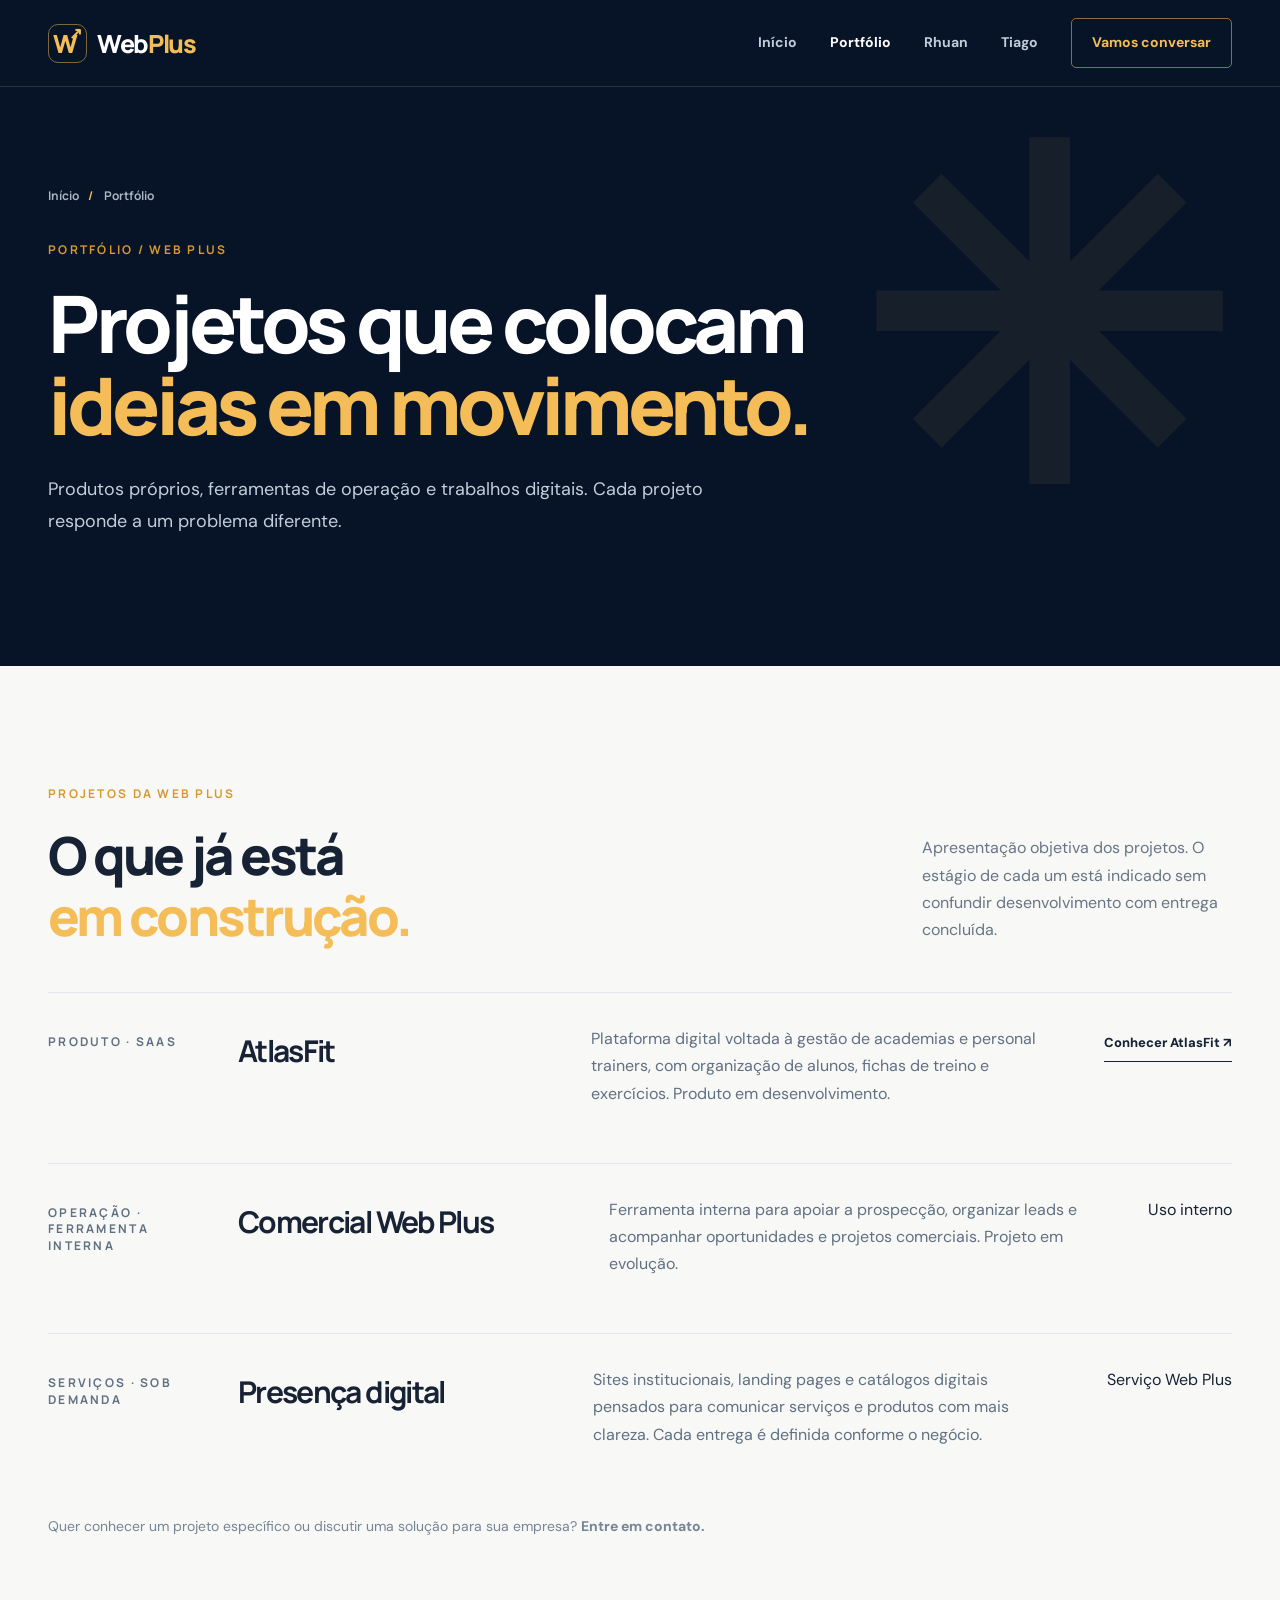
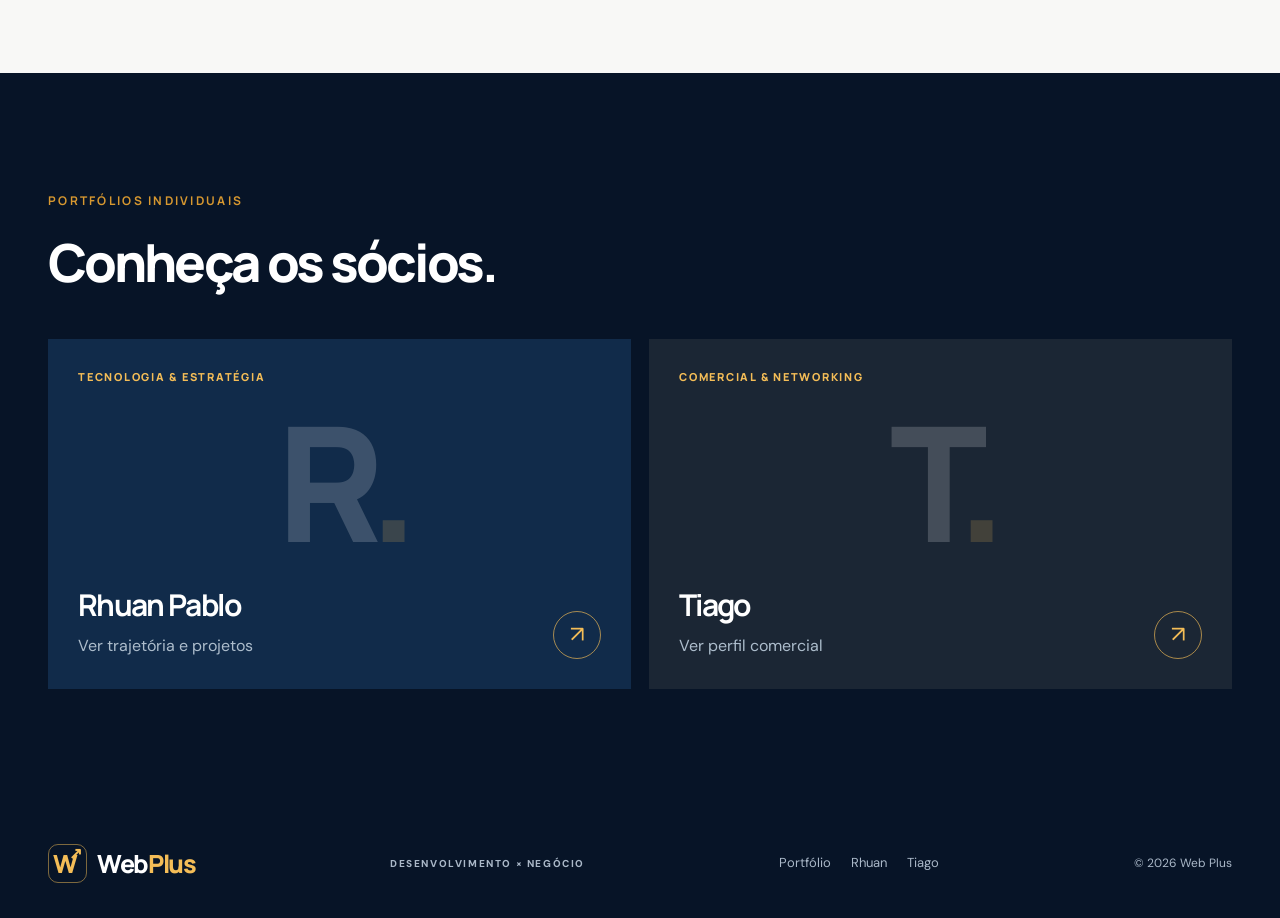
==== portfolio.html @ 81002a2a "Build Web Plus institutional site and partner portfolios" ====
<!doctype html><html lang="pt-BR"><head><meta charset="utf-8"><meta name="viewport" content="width=device-width,initial-scale=1"><meta name="theme-color" content="#071427"><meta name="description" content="Conheça o portfólio Web Plus: AtlasFit, ferramenta comercial, serviços digitais e os perfis dos sócios."><title>Portfólio | Web Plus</title><link rel="icon" href="assets/favicon.svg" type="image/svg+xml"><link rel="stylesheet" href="style.css"></head><body><a class="skip" href="#conteudo">Ir para o conteúdo</a><header class="header"><div class="wrap nav"><a class="brand" href="index.html" aria-label="Web Plus, início"><span class="brand-mark">W<span>↗</span></span><span>Web<span class="gold">Plus</span></span></a><button class="menu-toggle" type="button" aria-label="Abrir menu" aria-expanded="false" aria-controls="site-nav">Menu <span>☰</span></button><nav id="site-nav" class="nav-links" aria-label="Navegação principal"><a href="index.html">Início</a><a class="active" class="active" href="portfolio.html" aria-current="page" aria-current="page">Portfólio</a><a href="rhuan.html">Rhuan</a><a href="tiago.html">Tiago</a><a class="nav-cta" href="index.html#contato">Vamos conversar</a></nav></div></header>
<main id="conteudo"><section class="page-hero"><div class="wrap"><div class="breadcrumb"><a href="index.html">Início</a><span>/</span> Portfólio</div><p class="eyebrow">PORTFÓLIO / WEB PLUS</p><h1>Projetos que colocam<br><em>ideias em movimento.</em></h1><p class="lead">Produtos próprios, ferramentas de operação e trabalhos digitais. Cada projeto responde a um problema diferente.</p></div></section><section class="section wrap"><div class="section-head"><div><p class="eyebrow">PROJETOS DA WEB PLUS</p><h2>O que já está<br><em>em construção.</em></h2></div><p>Apresentação objetiva dos projetos. O estágio de cada um está indicado sem confundir desenvolvimento com entrega concluída.</p></div><div class="portfolio-list"><article class="portfolio-item"><p class="eyebrow">PRODUTO · SAAS</p><h3>AtlasFit</h3><p>Plataforma digital voltada à gestão de academias e personal trainers, com organização de alunos, fichas de treino e exercícios. Produto em desenvolvimento.</p><a href="https://www.atlasfit.com.br/" target="_blank" rel="noopener noreferrer">Conhecer AtlasFit ↗</a></article><article class="portfolio-item" id="comercial"><p class="eyebrow">OPERAÇÃO · FERRAMENTA INTERNA</p><h3>Comercial Web Plus</h3><p>Ferramenta interna para apoiar a prospecção, organizar leads e acompanhar oportunidades e projetos comerciais. Projeto em evolução.</p><span>Uso interno</span></article><article class="portfolio-item"><p class="eyebrow">SERVIÇOS · SOB DEMANDA</p><h3>Presença digital</h3><p>Sites institucionais, landing pages e catálogos digitais pensados para comunicar serviços e produtos com mais clareza. Cada entrega é definida conforme o negócio.</p><span>Serviço Web Plus</span></article></div><p class="portfolio-note">Quer conhecer um projeto específico ou discutir uma solução para sua empresa? <a href="index.html#contato"><strong>Entre em contato.</strong></a></p></section><section class="section founders-section"><div class="wrap"><div class="section-head"><div><p class="eyebrow">PORTFÓLIOS INDIVIDUAIS</p><h2>Conheça os sócios.</h2></div></div><div class="founder-grid"><a href="rhuan.html" class="founder-card"><span class="founder-no">TECNOLOGIA & ESTRATÉGIA</span><div class="founder-initial">R<span>.</span></div><div class="founder-bottom"><div><h3>Rhuan Pablo</h3><p>Ver trajetória e projetos</p></div><span class="circle-arrow">↗</span></div></a><a href="tiago.html" class="founder-card founder-card-alt"><span class="founder-no">COMERCIAL & NETWORKING</span><div class="founder-initial">T<span>.</span></div><div class="founder-bottom"><div><h3>Tiago</h3><p>Ver perfil comercial</p></div><span class="circle-arrow">↗</span></div></a></div></div></section></main><footer class="footer"><div class="wrap footer-inner"><a class="brand" href="index.html"><span class="brand-mark">W<span>↗</span></span><span>Web<span class="gold">Plus</span></span></a><span>DESENVOLVIMENTO × NEGÓCIO</span><nav aria-label="Links do rodapé"><a href="portfolio.html">Portfólio</a><a href="rhuan.html">Rhuan</a><a href="tiago.html">Tiago</a></nav><small>© <span class="year">2026</span> Web Plus</small></div></footer><script src="script.js" defer></script></body></html>
---- style.css ----
@import url('https://fonts.googleapis.com/css2?family=DM+Sans:wght@400;500;600;700&family=Manrope:wght@400;500;600;700;800&display=swap');
:root{--navy:#071427;--navy2:#0b1d36;--navy3:#112b4b;--gold:#f4bd57;--gold2:#d79830;--white:#f8f8f6;--muted:#aab5c4;--ink:#172235;--line:#e1e6ec;--max:1280px}*{box-sizing:border-box}html{scroll-behavior:smooth}body{margin:0;background:var(--white);color:var(--ink);font:16px/1.7 'DM Sans',sans-serif}a{color:inherit;text-decoration:none}button{font:inherit}img{max-width:100%;display:block}.wrap{width:min(var(--max),calc(100% - 96px));margin-inline:auto}.skip{position:absolute;top:-100px;left:16px;z-index:99;background:var(--gold);padding:10px 16px}.skip:focus{top:12px}:focus-visible{outline:3px solid var(--gold);outline-offset:4px}.header{position:relative;z-index:20;background:var(--navy);color:#fff;border-bottom:1px solid #ffffff20}.nav{height:86px;display:flex;align-items:center;justify-content:space-between;gap:32px}.brand{display:inline-flex;align-items:center;gap:10px;color:#fff;font:800 25px/1 'Manrope',sans-serif;letter-spacing:-.055em;white-space:nowrap}.brand-mark{width:39px;height:39px;border:1px solid #f4bd5780;border-radius:10px;display:grid;place-items:center;position:relative;color:var(--gold);font-weight:800;letter-spacing:-.13em;padding-right:7px}.brand-mark span{position:absolute;right:4px;top:0;font-size:16px;letter-spacing:0}.gold{color:var(--gold)}.nav-links{display:flex;align-items:center;gap:33px;font-size:14px;font-weight:700}.nav-links>a:not(.nav-cta){color:#bfccda;transition:color .2s}.nav-links>a:hover,.nav-links>a.active{color:#fff}.nav-cta{padding:12px 20px;border:1px solid #f4bd5788;border-radius:5px;color:var(--gold)}.nav-cta:hover{background:#f4bd571b}.menu-toggle{display:none}.hero{min-height:650px;display:grid;grid-template-columns:1.1fr .9fr;gap:7%;align-items:center;color:#fff}.hero-wrap{background:var(--navy);background-image:radial-gradient(circle at 80% 30%,#11335a 0,transparent 40%)}.hero-copy{padding:80px 0 50px}.eyebrow{font:700 12px/1.4 'Manrope',sans-serif;letter-spacing:.19em;text-transform:uppercase;color:var(--gold2);margin:0 0 23px}.hero .eyebrow{color:var(--gold);display:flex;align-items:center;gap:14px}.eyebrow-line{width:25px;height:1px;background:var(--gold)}h1,h2,h3,p{margin-top:0}h1,h2,h3{font-family:'Manrope',sans-serif;letter-spacing:-.055em}h1{font-size:clamp(52px,6.2vw,91px);line-height:1.04;margin-bottom:26px;font-weight:800}h2{font-size:clamp(36px,4.1vw,61px);line-height:1.15;font-weight:800;margin-bottom:0}h1 em,h2 em{font-style:normal;color:var(--gold)}.lead{max-width:590px;font-size:18px;line-height:1.8;color:#c3cedc}.actions{display:flex;align-items:center;gap:32px;margin-top:37px}.btn{display:inline-flex;align-items:center;justify-content:space-between;gap:23px;font:800 14px/1.2 'Manrope',sans-serif;padding:17px 22px;border-radius:5px;min-height:55px;transition:transform .2s,background .2s}.btn:hover{transform:translateY(-3px)}.btn-gold{background:var(--gold);color:var(--navy)}.btn-gold:hover{background:#ffd37e}.btn span{font-size:20px;font-weight:400}.text-link{font:700 14px/1.4 'Manrope',sans-serif;display:inline-flex;align-items:center;gap:12px;padding:7px 0;border-bottom:1px solid currentColor}.text-link:hover{color:var(--gold2)}.hero-foot{margin-top:82px;display:flex;align-items:center;gap:14px;font:700 10px/1.3 'Manrope',sans-serif;letter-spacing:.18em;color:#8799af}.hero-foot .line{height:1px;width:34px;background:#64768b}.hero-art{min-height:560px;display:grid;place-items:center;position:relative;overflow:hidden}.art-orbit{position:absolute;border:1px solid #f4bd5726;border-radius:50%;width:95%;aspect-ratio:1}.orbit-two{width:70%}.art-card{position:relative;width:80%;max-width:470px;aspect-ratio:1;overflow:hidden;border:1px solid #f4bd5759;border-radius:14px;box-shadow:0 40px 80px #0007;transform:rotate(3deg)}.art-card img{width:100%;height:100%;object-fit:cover}.art-caption{position:absolute;left:0;bottom:26px;background:#f4bd57;color:var(--navy);padding:13px 16px;font:800 10px 'Manrope',sans-serif;letter-spacing:.12em;transform:rotate(-3deg)}.art-caption strong{font-size:22px;margin-left:22px}.ticker{background:var(--gold);color:var(--navy);overflow:auto}.ticker-inner{min-height:65px;display:flex;justify-content:space-between;align-items:center;gap:22px;white-space:nowrap;font:800 12px 'Manrope',sans-serif;letter-spacing:.12em}.ticker b{font-size:18px;font-weight:400}.section{padding-top:120px;padding-bottom:120px}.section-intro{margin-bottom:44px}.about-grid{display:grid;grid-template-columns:1.15fr .85fr;gap:12%;align-items:start}.body-large{font-size:clamp(20px,2vw,27px);line-height:1.6;letter-spacing:-.025em}.statement{border-left:2px solid var(--gold2);padding-left:30px;display:flex;gap:20px}.statement-symbol{font-size:40px;line-height:1;color:var(--gold2)}.statement p{font-size:18px;line-height:1.65;color:#48586a}.section-head{display:flex;justify-content:space-between;align-items:end;gap:40px;margin-bottom:46px}.section-head>p{max-width:310px;color:#687585;margin-bottom:3px}.services-section{background:#eaf0f5}.services-grid{display:grid;grid-template-columns:repeat(4,1fr);gap:14px}.service{background:#fff;border:1px solid #dce4ec;padding:28px;min-height:298px;display:flex;flex-direction:column;transition:transform .2s,box-shadow .2s}.service:hover{transform:translateY(-5px);box-shadow:0 20px 40px #143b6012}.service-icon{font-size:35px;color:#c68b37;margin-bottom:32px;line-height:1}.service-tag{font:800 10px 'Manrope',sans-serif;letter-spacing:.16em;color:#8d9baa}.service h3{font-size:20px;line-height:1.25;margin:12px 0}.service p{color:#667487;margin:0;font-size:15px;line-height:1.65}.project-grid{display:grid;grid-template-columns:1.17fr .83fr;gap:18px}.project{min-height:465px;overflow:hidden;display:flex;flex-direction:column;position:relative;transition:transform .2s}.project:hover{transform:translateY(-5px)}.project-primary{background:#081320;color:#fff}.project-secondary{background:#173452;color:#fff}.project-top{position:relative;z-index:1;display:flex;justify-content:space-between;padding:25px 28px;font:800 10px 'Manrope',sans-serif;letter-spacing:.15em}.project-top span:last-child{font-size:22px;letter-spacing:0;line-height:1}.atlas-art,.crm-art{flex:1;min-height:200px;display:grid;place-items:center;position:relative;overflow:hidden}.atlas-art>span:last-child{position:relative;font:800 clamp(48px,6vw,96px)/1 'Manrope',sans-serif;letter-spacing:-.08em;color:#f4f5f9}.atlas-art>span:last-child span{color:#b8a070}.atlas-orb{position:absolute;width:370px;height:370px;border-radius:50%;background:radial-gradient(circle,#7e6851 0,#292638 35%,transparent 70%);filter:blur(5px)}.crm-window{width:65%;max-width:300px;height:166px;border-radius:10px;background:#ecf2f7;box-shadow:0 20px 45px #03132288;transform:rotate(-7deg);padding:17px}.crm-window i{display:inline-block;width:6px;height:6px;border-radius:50%;background:#aab6c6;margin-right:5px}.crm-bars{height:73px;display:flex;align-items:end;gap:12px;padding:12px 6px}.crm-bars b{flex:1;background:#e2a74a;border-radius:4px 4px 0 0}.crm-bars b:nth-child(1){height:45%}.crm-bars b:nth-child(2){height:73%}.crm-bars b:nth-child(3){height:57%}.crm-bars b:nth-child(4){height:93%}.crm-lines{display:grid;gap:6px}.crm-lines b{height:5px;border-radius:3px;background:#cfdae5;width:75%}.crm-lines b:nth-child(2){width:90%}.crm-lines b:nth-child(3){width:50%}.crm-star{position:absolute;font-size:72px;color:#e6a742;right:10%;top:10%}.project-bottom{position:relative;z-index:1;padding:24px 28px 31px;background:linear-gradient(transparent,#02091855)}.project h3{font-size:30px;margin-bottom:4px}.project p{color:#c9d4e0;max-width:390px;margin-bottom:18px}.chip{border:1px solid #ffffff7a;border-radius:3px;padding:8px 12px;font-size:12px;font-weight:700;display:inline-block}.founders-section{background:var(--navy);color:#fff}.founders-section .section-head>p{color:#a9b5c5}.founder-grid{display:grid;grid-template-columns:1fr 1fr;gap:18px}.founder-card{background:#112b4a;min-height:350px;padding:30px;display:flex;flex-direction:column;justify-content:space-between;overflow:hidden;transition:background .2s}.founder-card:hover{background:#18395e}.founder-card-alt{background:#1b2634}.founder-card-alt:hover{background:#2a384a}.founder-no{font:800 11px 'Manrope',sans-serif;letter-spacing:.16em;color:#f4bd57}.founder-initial{font:800 160px/.8 'Manrope',sans-serif;letter-spacing:-.1em;opacity:.18;align-self:center}.founder-initial span{color:var(--gold)}.founder-bottom{display:flex;justify-content:space-between;align-items:end;gap:15px}.founder-bottom h3{font-size:30px;margin-bottom:2px}.founder-bottom p{color:#adbdcc;margin-bottom:0}.circle-arrow{border:1px solid #f4bd57a6;border-radius:50%;height:48px;width:48px;display:grid;place-items:center;color:var(--gold);font-size:23px;flex:none}.contact-section{background:#e3ebf3}.contact-inner{display:flex;justify-content:space-between;align-items:end;gap:50px}.contact-inner h2{margin-bottom:22px}.contact-inner p:last-child{max-width:525px;color:#5b6979}.contact-links{max-width:330px}.contact-links p{font-size:13px;margin:15px 0 0;color:#718092!important}.footer{background:#071427;color:#aab8c8}.footer-inner{padding-top:35px;padding-bottom:35px;display:flex;align-items:center;justify-content:space-between;gap:22px}.footer-inner>span{font-size:10px;letter-spacing:.16em;font-weight:800}.footer nav{display:flex;gap:20px;font-size:13px}.footer small{font-size:12px}.page-hero{background:var(--navy);color:#fff;padding:100px 0 110px;position:relative;overflow:hidden}.page-hero:after{content:'✳';position:absolute;right:4%;top:0;color:#f4bd5710;font:800 450px/1 'Manrope',sans-serif;pointer-events:none}.page-hero .wrap{position:relative;z-index:1}.page-hero h1{max-width:970px}.page-hero p.lead{max-width:700px}.breadcrumb{font:700 12px 'Manrope',sans-serif;color:#aab5c4;margin-bottom:38px}.breadcrumb a:hover{color:#fff}.breadcrumb span{color:var(--gold);padding:0 9px}.portfolio-list{display:grid;gap:24px}.portfolio-item{border-top:1px solid var(--line);padding:32px 0;display:grid;grid-template-columns:155px 1fr 1.5fr auto;gap:35px;align-items:start}.portfolio-item .eyebrow{margin:9px 0}.portfolio-item h3{font-size:30px;margin:0}.portfolio-item p{color:#607082;max-width:470px;margin:0}.portfolio-item a{font-weight:800;font-size:13px;border-bottom:1px solid var(--ink);padding:7px 0;white-space:nowrap}.portfolio-item a:hover{color:#ba812c}.portfolio-note{margin-top:35px;color:#768595;font-size:14px}.bio-grid{display:grid;grid-template-columns:.75fr 1.25fr;gap:9%;align-items:start}.bio-panel{background:#e3ebf3;min-height:430px;padding:32px;display:flex;flex-direction:column;justify-content:space-between;position:relative;overflow:hidden}.bio-panel:after{content:'✳';font-size:320px;position:absolute;top:10%;right:-10%;color:#d3dee9;line-height:1}.bio-panel .eyebrow,.bio-panel h3,.bio-panel p{position:relative;z-index:1}.bio-panel h3{font-size:80px;line-height:1;margin:0}.bio-panel p{max-width:250px;font-weight:700}.bio-content h2{margin-bottom:35px}.bio-content p{font-size:18px;color:#526173;line-height:1.8}.bio-content strong{color:var(--ink)}.bio-list{border-top:1px solid var(--line);margin-top:35px}.bio-list div{padding:18px 0;border-bottom:1px solid var(--line);display:flex;justify-content:space-between;gap:30px}.bio-list span:first-child{font-weight:800}.bio-list span:last-child{color:#6c7c8b;text-align:right}.profile-projects{background:#eaf0f5}.profile-cards{display:grid;grid-template-columns:repeat(3,1fr);gap:16px}.profile-card{background:#fff;padding:26px;min-height:230px;display:flex;flex-direction:column}.profile-card>span{font:800 11px 'Manrope',sans-serif;letter-spacing:.12em;color:#b17a2b}.profile-card h3{font-size:23px;margin:auto 0 8px}.profile-card p{color:#647386;margin:0}.profile-card a{font-weight:800;color:#955d12;margin-top:18px;align-self:start;border-bottom:1px solid currentColor}.notice{font-size:14px!important;color:#738296!important;margin-top:24px}
@media(max-width:1050px){.wrap{width:min(var(--max),calc(100% - 48px))}.nav-links{gap:18px}.services-grid{grid-template-columns:repeat(2,1fr)}.hero{gap:2%}.art-card{width:88%}.portfolio-item{grid-template-columns:110px 1fr 1.5fr;gap:18px}.portfolio-item a{grid-column:2/4;justify-self:start}}@media(max-width:760px){.wrap{width:calc(100% - 36px)}.nav{height:72px}.menu-toggle{display:flex;align-items:center;gap:9px;background:none;border:1px solid #ffffff40;color:#fff;border-radius:4px;padding:7px 11px;font-size:13px}.nav-links{display:none;position:absolute;top:72px;left:0;right:0;background:#0b1d36;padding:20px 18px 26px;flex-direction:column;align-items:stretch;gap:0;box-shadow:0 18px 28px #0005}.nav-links.open{display:flex}.nav-links a{padding:13px 10px}.nav-links .nav-cta{margin-top:8px;text-align:center}.hero{grid-template-columns:1fr;min-height:0}.hero-copy{padding:76px 0 15px}.hero h1{font-size:clamp(49px,10vw,78px)}.lead{font-size:17px}.hero-foot{margin-top:48px}.hero-art{min-height:440px}.art-card{width:70%;max-width:350px}.ticker-inner{width:max-content;gap:22px;padding:0 20px}.section{padding-top:78px;padding-bottom:78px}.about-grid,.project-grid,.founder-grid,.bio-grid,.contact-inner{grid-template-columns:1fr;display:grid;gap:28px}.section-head{align-items:start;flex-direction:column;gap:20px}.section-head>p{max-width:520px}.services-grid,.profile-cards{grid-template-columns:1fr 1fr}.service{min-height:250px}.project{min-height:390px}.contact-inner{gap:30px}.footer-inner{flex-wrap:wrap;justify-content:flex-start}.footer-inner>span{display:none}.footer nav{margin-left:auto}.page-hero{padding:75px 0}.portfolio-item{grid-template-columns:1fr;gap:12px}.portfolio-item a{grid-column:auto}.portfolio-item .eyebrow{margin:0}.bio-panel{min-height:250px}}@media(max-width:520px){.brand{font-size:22px}.actions{align-items:flex-start;flex-direction:column;gap:20px}.hero-foot{font-size:9px;gap:8px}.hero-art{min-height:340px}.art-card{width:78%}.art-caption{font-size:8px;bottom:6px}.service{min-height:0}.services-grid,.profile-cards{grid-template-columns:1fr}.project h3,.founder-bottom h3{font-size:26px}.founder-card{min-height:300px}.founder-initial{font-size:115px}.footer-inner{display:grid;gap:22px}.footer nav{margin:0}.bio-list div{display:grid;gap:3px}.bio-list span:last-child{text-align:left}}
@media(prefers-reduced-motion:reduce){*,*:before,*:after{scroll-behavior:auto!important;animation-duration:.01ms!important;transition-duration:.01ms!important}}
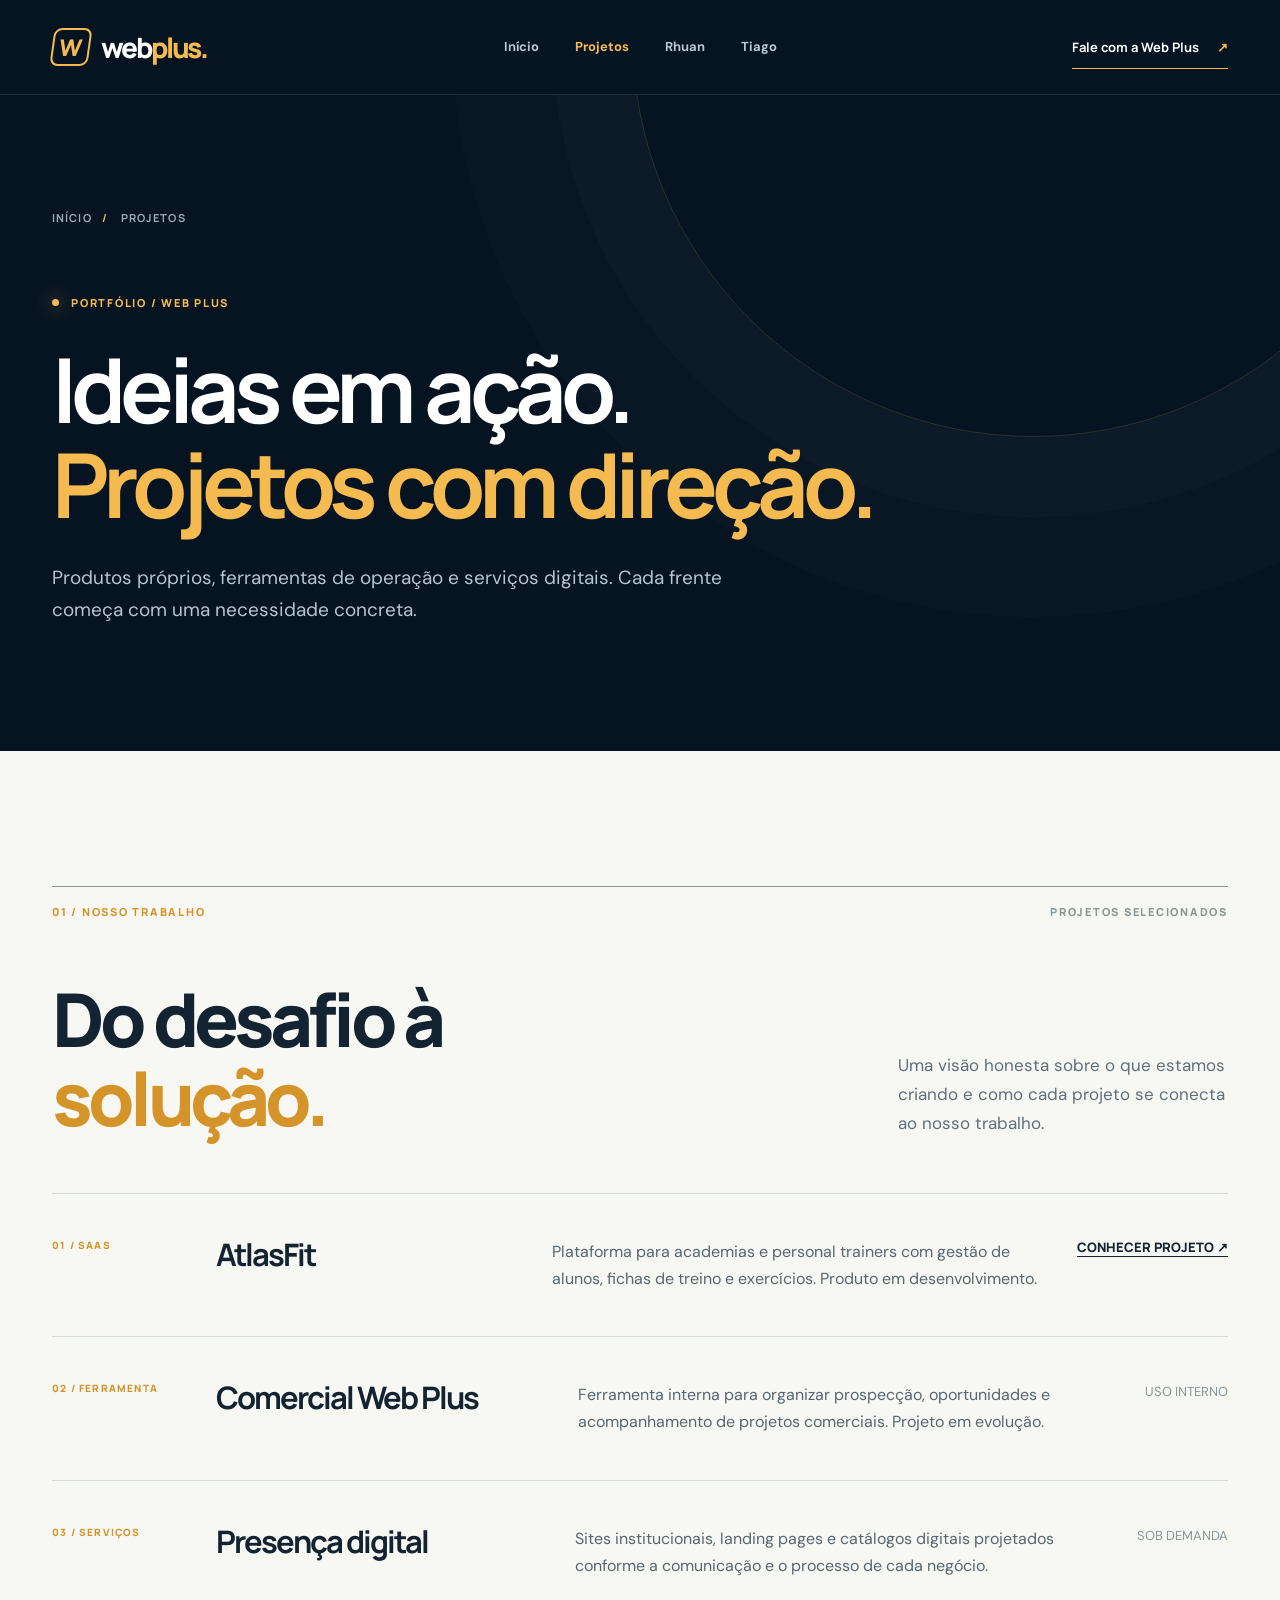
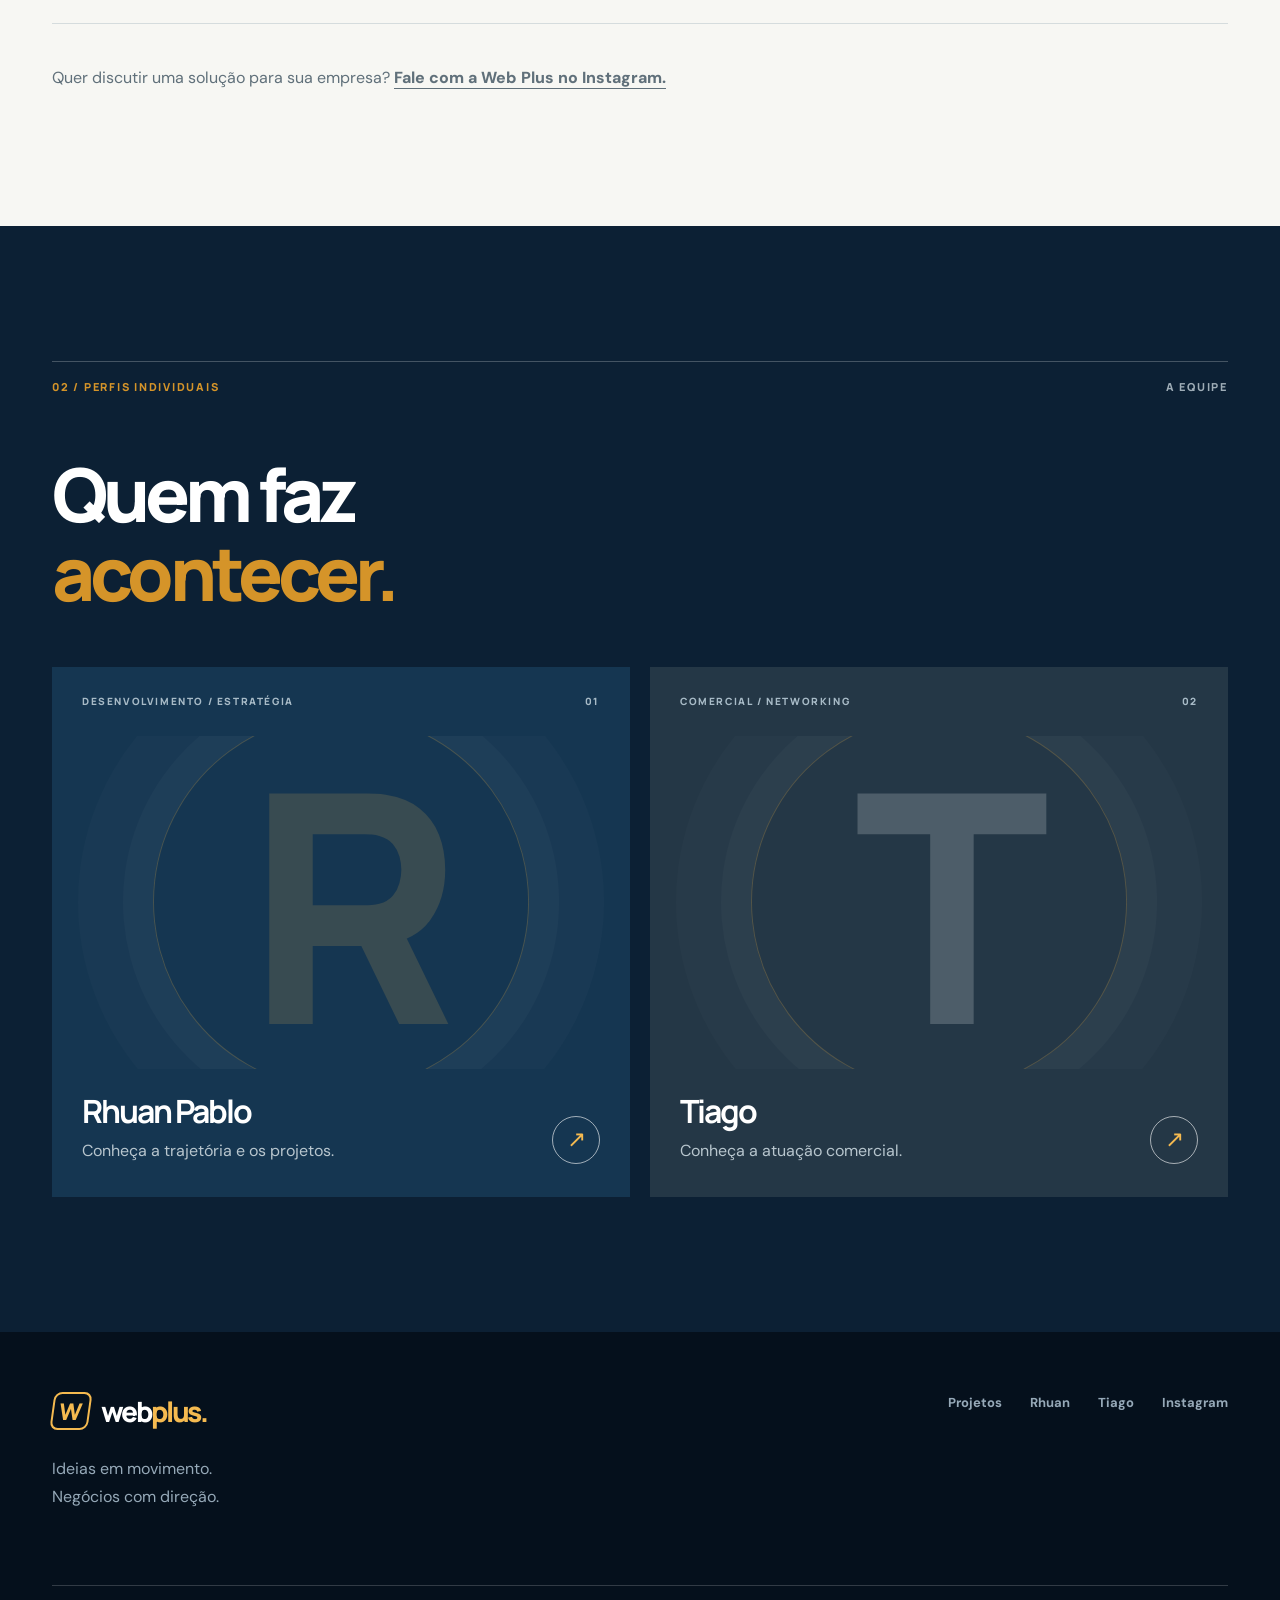
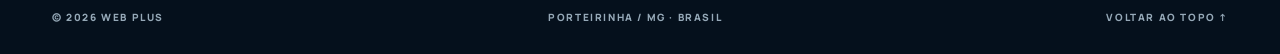
==== commit de80861a: "Redesign Web Plus experience and partner portfolios" ====
--- a/portfolio.html
+++ b/portfolio.html
@@ -1,2 +1,2 @@
-<!doctype html><html lang="pt-BR"><head><meta charset="utf-8"><meta name="viewport" content="width=device-width,initial-scale=1"><meta name="theme-color" content="#071427"><meta name="description" content="Conheça o portfólio Web Plus: AtlasFit, ferramenta comercial, serviços digitais e os perfis dos sócios."><title>Portfólio | Web Plus</title><link rel="icon" href="assets/favicon.svg" type="image/svg+xml"><link rel="stylesheet" href="style.css"></head><body><a class="skip" href="#conteudo">Ir para o conteúdo</a><header class="header"><div class="wrap nav"><a class="brand" href="index.html" aria-label="Web Plus, início"><span class="brand-mark">W<span>↗</span></span><span>Web<span class="gold">Plus</span></span></a><button class="menu-toggle" type="button" aria-label="Abrir menu" aria-expanded="false" aria-controls="site-nav">Menu <span>☰</span></button><nav id="site-nav" class="nav-links" aria-label="Navegação principal"><a href="index.html">Início</a><a class="active" class="active" href="portfolio.html" aria-current="page" aria-current="page">Portfólio</a><a href="rhuan.html">Rhuan</a><a href="tiago.html">Tiago</a><a class="nav-cta" href="index.html#contato">Vamos conversar</a></nav></div></header>
-<main id="conteudo"><section class="page-hero"><div class="wrap"><div class="breadcrumb"><a href="index.html">Início</a><span>/</span> Portfólio</div><p class="eyebrow">PORTFÓLIO / WEB PLUS</p><h1>Projetos que colocam<br><em>ideias em movimento.</em></h1><p class="lead">Produtos próprios, ferramentas de operação e trabalhos digitais. Cada projeto responde a um problema diferente.</p></div></section><section class="section wrap"><div class="section-head"><div><p class="eyebrow">PROJETOS DA WEB PLUS</p><h2>O que já está<br><em>em construção.</em></h2></div><p>Apresentação objetiva dos projetos. O estágio de cada um está indicado sem confundir desenvolvimento com entrega concluída.</p></div><div class="portfolio-list"><article class="portfolio-item"><p class="eyebrow">PRODUTO · SAAS</p><h3>AtlasFit</h3><p>Plataforma digital voltada à gestão de academias e personal trainers, com organização de alunos, fichas de treino e exercícios. Produto em desenvolvimento.</p><a href="https://www.atlasfit.com.br/" target="_blank" rel="noopener noreferrer">Conhecer AtlasFit ↗</a></article><article class="portfolio-item" id="comercial"><p class="eyebrow">OPERAÇÃO · FERRAMENTA INTERNA</p><h3>Comercial Web Plus</h3><p>Ferramenta interna para apoiar a prospecção, organizar leads e acompanhar oportunidades e projetos comerciais. Projeto em evolução.</p><span>Uso interno</span></article><article class="portfolio-item"><p class="eyebrow">SERVIÇOS · SOB DEMANDA</p><h3>Presença digital</h3><p>Sites institucionais, landing pages e catálogos digitais pensados para comunicar serviços e produtos com mais clareza. Cada entrega é definida conforme o negócio.</p><span>Serviço Web Plus</span></article></div><p class="portfolio-note">Quer conhecer um projeto específico ou discutir uma solução para sua empresa? <a href="index.html#contato"><strong>Entre em contato.</strong></a></p></section><section class="section founders-section"><div class="wrap"><div class="section-head"><div><p class="eyebrow">PORTFÓLIOS INDIVIDUAIS</p><h2>Conheça os sócios.</h2></div></div><div class="founder-grid"><a href="rhuan.html" class="founder-card"><span class="founder-no">TECNOLOGIA & ESTRATÉGIA</span><div class="founder-initial">R<span>.</span></div><div class="founder-bottom"><div><h3>Rhuan Pablo</h3><p>Ver trajetória e projetos</p></div><span class="circle-arrow">↗</span></div></a><a href="tiago.html" class="founder-card founder-card-alt"><span class="founder-no">COMERCIAL & NETWORKING</span><div class="founder-initial">T<span>.</span></div><div class="founder-bottom"><div><h3>Tiago</h3><p>Ver perfil comercial</p></div><span class="circle-arrow">↗</span></div></a></div></div></section></main><footer class="footer"><div class="wrap footer-inner"><a class="brand" href="index.html"><span class="brand-mark">W<span>↗</span></span><span>Web<span class="gold">Plus</span></span></a><span>DESENVOLVIMENTO × NEGÓCIO</span><nav aria-label="Links do rodapé"><a href="portfolio.html">Portfólio</a><a href="rhuan.html">Rhuan</a><a href="tiago.html">Tiago</a></nav><small>© <span class="year">2026</span> Web Plus</small></div></footer><script src="script.js" defer></script></body></html>
+<!doctype html><html lang="pt-BR"><head><meta charset="utf-8"><meta name="viewport" content="width=device-width,initial-scale=1"><meta name="theme-color" content="#061321"><meta name="description" content="Projetos e produtos Web Plus: AtlasFit, ferramenta comercial, sites, catálogos e portfólios dos sócios."><title>Projetos | Web Plus</title><link rel="icon" href="assets/favicon.svg" type="image/svg+xml"><link rel="stylesheet" href="style.css"></head><body><a class="skip" href="#conteudo">Ir para o conteúdo</a><header class="header"><div class="shell nav"><a class="brand" href="index.html" aria-label="Web Plus — início"><span class="brand-icon">W</span><span>web<span>plus</span><i>.</i></span></a><nav id="site-nav" class="nav-links" aria-label="Navegação principal"><a href="index.html">Início</a><a href="portfolio.html" aria-current="page">Projetos</a><a href="rhuan.html">Rhuan</a><a href="tiago.html">Tiago</a></nav><a class="nav-contact" href="https://www.instagram.com/_webplus/" target="_blank" rel="noopener noreferrer">Fale com a Web Plus <span class="arrow">↗</span></a><button class="menu-toggle" aria-label="Abrir menu" aria-controls="site-nav" aria-expanded="false" type="button"><span></span><span></span></button></div></header>
+<main id="conteudo"><section class="page-hero"><div class="shell"><div class="breadcrumb"><a href="index.html">INÍCIO</a><b>/</b> PROJETOS</div><p class="overline"><span class="spark"></span> PORTFÓLIO / WEB PLUS</p><h1>Ideias em ação.<br><em>Projetos com direção.</em></h1><p>Produtos próprios, ferramentas de operação e serviços digitais. Cada frente começa com uma necessidade concreta.</p></div></section><section class="section light"><div class="shell"><div class="section-kicker"><span>01 / NOSSO TRABALHO</span><span>PROJETOS SELECIONADOS</span></div><div class="section-title-row"><h2>Do desafio à<br><em>solução.</em></h2><p>Uma visão honesta sobre o que estamos criando e como cada projeto se conecta ao nosso trabalho.</p></div><div class="portfolio-list"><article class="portfolio-item"><span>01 / SAAS</span><h3>AtlasFit</h3><p>Plataforma para academias e personal trainers com gestão de alunos, fichas de treino e exercícios. Produto em desenvolvimento.</p><a href="https://www.atlasfit.com.br/" target="_blank" rel="noopener noreferrer">CONHECER PROJETO <span class="arrow">↗</span></a></article><article class="portfolio-item" id="comercial"><span>02 / FERRAMENTA</span><h3>Comercial Web Plus</h3><p>Ferramenta interna para organizar prospecção, oportunidades e acompanhamento de projetos comerciais. Projeto em evolução.</p><span class="status">USO INTERNO</span></article><article class="portfolio-item"><span>03 / SERVIÇOS</span><h3>Presença digital</h3><p>Sites institucionais, landing pages e catálogos digitais projetados conforme a comunicação e o processo de cada negócio.</p><span class="status">SOB DEMANDA</span></article></div><p class="portfolio-note">Quer discutir uma solução para sua empresa? <a href="https://www.instagram.com/_webplus/" target="_blank" rel="noopener noreferrer">Fale com a Web Plus no Instagram.</a></p></div></section><section class="section team-section"><div class="shell"><div class="section-kicker"><span>02 / PERFIS INDIVIDUAIS</span><span>A EQUIPE</span></div><div class="section-title-row"><h2>Quem faz<br><em>acontecer.</em></h2></div><div class="team-grid"><a class="person-card" href="rhuan.html"><div class="person-top"><span>DESENVOLVIMENTO / ESTRATÉGIA</span><span>01</span></div><div class="person-portrait"><span>R</span><span class="portrait-orbit"></span></div><div class="person-bottom"><div><h3>Rhuan Pablo</h3><p>Conheça a trajetória e os projetos.</p></div><span class="round-link arrow">↗</span></div></a><a class="person-card person-alt" href="tiago.html"><div class="person-top"><span>COMERCIAL / NETWORKING</span><span>02</span></div><div class="person-portrait"><span>T</span><span class="portrait-orbit"></span></div><div class="person-bottom"><div><h3>Tiago</h3><p>Conheça a atuação comercial.</p></div><span class="round-link arrow">↗</span></div></a></div></div></section></main><footer class="footer"><div class="shell footer-grid"><div><a class="brand" href="index.html"><span class="brand-icon">W</span><span>web<span>plus</span><i>.</i></span></a><p>Ideias em movimento.<br>Negócios com direção.</p></div><nav aria-label="Rodapé"><a href="portfolio.html">Projetos</a><a href="rhuan.html">Rhuan</a><a href="tiago.html">Tiago</a><a href="https://www.instagram.com/_webplus/" target="_blank" rel="noopener noreferrer">Instagram</a></nav><div class="footer-bottom"><span>© <span class="year">2026</span> WEB PLUS</span><span>PORTEIRINHA / MG · BRASIL</span><a href="#conteudo">VOLTAR AO TOPO ↑</a></div></div></footer><script src="script.js" defer></script></body></html>
--- a/style.css
+++ b/style.css
@@ -1,4 +1,10 @@
 @import url('https://fonts.googleapis.com/css2?family=DM+Sans:wght@400;500;600;700&family=Manrope:wght@400;500;600;700;800&display=swap');
-:root{--navy:#071427;--navy2:#0b1d36;--navy3:#112b4b;--gold:#f4bd57;--gold2:#d79830;--white:#f8f8f6;--muted:#aab5c4;--ink:#172235;--line:#e1e6ec;--max:1280px}*{box-sizing:border-box}html{scroll-behavior:smooth}body{margin:0;background:var(--white);color:var(--ink);font:16px/1.7 'DM Sans',sans-serif}a{color:inherit;text-decoration:none}button{font:inherit}img{max-width:100%;display:block}.wrap{width:min(var(--max),calc(100% - 96px));margin-inline:auto}.skip{position:absolute;top:-100px;left:16px;z-index:99;background:var(--gold);padding:10px 16px}.skip:focus{top:12px}:focus-visible{outline:3px solid var(--gold);outline-offset:4px}.header{position:relative;z-index:20;background:var(--navy);color:#fff;border-bottom:1px solid #ffffff20}.nav{height:86px;display:flex;align-items:center;justify-content:space-between;gap:32px}.brand{display:inline-flex;align-items:center;gap:10px;color:#fff;font:800 25px/1 'Manrope',sans-serif;letter-spacing:-.055em;white-space:nowrap}.brand-mark{width:39px;height:39px;border:1px solid #f4bd5780;border-radius:10px;display:grid;place-items:center;position:relative;color:var(--gold);font-weight:800;letter-spacing:-.13em;padding-right:7px}.brand-mark span{position:absolute;right:4px;top:0;font-size:16px;letter-spacing:0}.gold{color:var(--gold)}.nav-links{display:flex;align-items:center;gap:33px;font-size:14px;font-weight:700}.nav-links>a:not(.nav-cta){color:#bfccda;transition:color .2s}.nav-links>a:hover,.nav-links>a.active{color:#fff}.nav-cta{padding:12px 20px;border:1px solid #f4bd5788;border-radius:5px;color:var(--gold)}.nav-cta:hover{background:#f4bd571b}.menu-toggle{display:none}.hero{min-height:650px;display:grid;grid-template-columns:1.1fr .9fr;gap:7%;align-items:center;color:#fff}.hero-wrap{background:var(--navy);background-image:radial-gradient(circle at 80% 30%,#11335a 0,transparent 40%)}.hero-copy{padding:80px 0 50px}.eyebrow{font:700 12px/1.4 'Manrope',sans-serif;letter-spacing:.19em;text-transform:uppercase;color:var(--gold2);margin:0 0 23px}.hero .eyebrow{color:var(--gold);display:flex;align-items:center;gap:14px}.eyebrow-line{width:25px;height:1px;background:var(--gold)}h1,h2,h3,p{margin-top:0}h1,h2,h3{font-family:'Manrope',sans-serif;letter-spacing:-.055em}h1{font-size:clamp(52px,6.2vw,91px);line-height:1.04;margin-bottom:26px;font-weight:800}h2{font-size:clamp(36px,4.1vw,61px);line-height:1.15;font-weight:800;margin-bottom:0}h1 em,h2 em{font-style:normal;color:var(--gold)}.lead{max-width:590px;font-size:18px;line-height:1.8;color:#c3cedc}.actions{display:flex;align-items:center;gap:32px;margin-top:37px}.btn{display:inline-flex;align-items:center;justify-content:space-between;gap:23px;font:800 14px/1.2 'Manrope',sans-serif;padding:17px 22px;border-radius:5px;min-height:55px;transition:transform .2s,background .2s}.btn:hover{transform:translateY(-3px)}.btn-gold{background:var(--gold);color:var(--navy)}.btn-gold:hover{background:#ffd37e}.btn span{font-size:20px;font-weight:400}.text-link{font:700 14px/1.4 'Manrope',sans-serif;display:inline-flex;align-items:center;gap:12px;padding:7px 0;border-bottom:1px solid currentColor}.text-link:hover{color:var(--gold2)}.hero-foot{margin-top:82px;display:flex;align-items:center;gap:14px;font:700 10px/1.3 'Manrope',sans-serif;letter-spacing:.18em;color:#8799af}.hero-foot .line{height:1px;width:34px;background:#64768b}.hero-art{min-height:560px;display:grid;place-items:center;position:relative;overflow:hidden}.art-orbit{position:absolute;border:1px solid #f4bd5726;border-radius:50%;width:95%;aspect-ratio:1}.orbit-two{width:70%}.art-card{position:relative;width:80%;max-width:470px;aspect-ratio:1;overflow:hidden;border:1px solid #f4bd5759;border-radius:14px;box-shadow:0 40px 80px #0007;transform:rotate(3deg)}.art-card img{width:100%;height:100%;object-fit:cover}.art-caption{position:absolute;left:0;bottom:26px;background:#f4bd57;color:var(--navy);padding:13px 16px;font:800 10px 'Manrope',sans-serif;letter-spacing:.12em;transform:rotate(-3deg)}.art-caption strong{font-size:22px;margin-left:22px}.ticker{background:var(--gold);color:var(--navy);overflow:auto}.ticker-inner{min-height:65px;display:flex;justify-content:space-between;align-items:center;gap:22px;white-space:nowrap;font:800 12px 'Manrope',sans-serif;letter-spacing:.12em}.ticker b{font-size:18px;font-weight:400}.section{padding-top:120px;padding-bottom:120px}.section-intro{margin-bottom:44px}.about-grid{display:grid;grid-template-columns:1.15fr .85fr;gap:12%;align-items:start}.body-large{font-size:clamp(20px,2vw,27px);line-height:1.6;letter-spacing:-.025em}.statement{border-left:2px solid var(--gold2);padding-left:30px;display:flex;gap:20px}.statement-symbol{font-size:40px;line-height:1;color:var(--gold2)}.statement p{font-size:18px;line-height:1.65;color:#48586a}.section-head{display:flex;justify-content:space-between;align-items:end;gap:40px;margin-bottom:46px}.section-head>p{max-width:310px;color:#687585;margin-bottom:3px}.services-section{background:#eaf0f5}.services-grid{display:grid;grid-template-columns:repeat(4,1fr);gap:14px}.service{background:#fff;border:1px solid #dce4ec;padding:28px;min-height:298px;display:flex;flex-direction:column;transition:transform .2s,box-shadow .2s}.service:hover{transform:translateY(-5px);box-shadow:0 20px 40px #143b6012}.service-icon{font-size:35px;color:#c68b37;margin-bottom:32px;line-height:1}.service-tag{font:800 10px 'Manrope',sans-serif;letter-spacing:.16em;color:#8d9baa}.service h3{font-size:20px;line-height:1.25;margin:12px 0}.service p{color:#667487;margin:0;font-size:15px;line-height:1.65}.project-grid{display:grid;grid-template-columns:1.17fr .83fr;gap:18px}.project{min-height:465px;overflow:hidden;display:flex;flex-direction:column;position:relative;transition:transform .2s}.project:hover{transform:translateY(-5px)}.project-primary{background:#081320;color:#fff}.project-secondary{background:#173452;color:#fff}.project-top{position:relative;z-index:1;display:flex;justify-content:space-between;padding:25px 28px;font:800 10px 'Manrope',sans-serif;letter-spacing:.15em}.project-top span:last-child{font-size:22px;letter-spacing:0;line-height:1}.atlas-art,.crm-art{flex:1;min-height:200px;display:grid;place-items:center;position:relative;overflow:hidden}.atlas-art>span:last-child{position:relative;font:800 clamp(48px,6vw,96px)/1 'Manrope',sans-serif;letter-spacing:-.08em;color:#f4f5f9}.atlas-art>span:last-child span{color:#b8a070}.atlas-orb{position:absolute;width:370px;height:370px;border-radius:50%;background:radial-gradient(circle,#7e6851 0,#292638 35%,transparent 70%);filter:blur(5px)}.crm-window{width:65%;max-width:300px;height:166px;border-radius:10px;background:#ecf2f7;box-shadow:0 20px 45px #03132288;transform:rotate(-7deg);padding:17px}.crm-window i{display:inline-block;width:6px;height:6px;border-radius:50%;background:#aab6c6;margin-right:5px}.crm-bars{height:73px;display:flex;align-items:end;gap:12px;padding:12px 6px}.crm-bars b{flex:1;background:#e2a74a;border-radius:4px 4px 0 0}.crm-bars b:nth-child(1){height:45%}.crm-bars b:nth-child(2){height:73%}.crm-bars b:nth-child(3){height:57%}.crm-bars b:nth-child(4){height:93%}.crm-lines{display:grid;gap:6px}.crm-lines b{height:5px;border-radius:3px;background:#cfdae5;width:75%}.crm-lines b:nth-child(2){width:90%}.crm-lines b:nth-child(3){width:50%}.crm-star{position:absolute;font-size:72px;color:#e6a742;right:10%;top:10%}.project-bottom{position:relative;z-index:1;padding:24px 28px 31px;background:linear-gradient(transparent,#02091855)}.project h3{font-size:30px;margin-bottom:4px}.project p{color:#c9d4e0;max-width:390px;margin-bottom:18px}.chip{border:1px solid #ffffff7a;border-radius:3px;padding:8px 12px;font-size:12px;font-weight:700;display:inline-block}.founders-section{background:var(--navy);color:#fff}.founders-section .section-head>p{color:#a9b5c5}.founder-grid{display:grid;grid-template-columns:1fr 1fr;gap:18px}.founder-card{background:#112b4a;min-height:350px;padding:30px;display:flex;flex-direction:column;justify-content:space-between;overflow:hidden;transition:background .2s}.founder-card:hover{background:#18395e}.founder-card-alt{background:#1b2634}.founder-card-alt:hover{background:#2a384a}.founder-no{font:800 11px 'Manrope',sans-serif;letter-spacing:.16em;color:#f4bd57}.founder-initial{font:800 160px/.8 'Manrope',sans-serif;letter-spacing:-.1em;opacity:.18;align-self:center}.founder-initial span{color:var(--gold)}.founder-bottom{display:flex;justify-content:space-between;align-items:end;gap:15px}.founder-bottom h3{font-size:30px;margin-bottom:2px}.founder-bottom p{color:#adbdcc;margin-bottom:0}.circle-arrow{border:1px solid #f4bd57a6;border-radius:50%;height:48px;width:48px;display:grid;place-items:center;color:var(--gold);font-size:23px;flex:none}.contact-section{background:#e3ebf3}.contact-inner{display:flex;justify-content:space-between;align-items:end;gap:50px}.contact-inner h2{margin-bottom:22px}.contact-inner p:last-child{max-width:525px;color:#5b6979}.contact-links{max-width:330px}.contact-links p{font-size:13px;margin:15px 0 0;color:#718092!important}.footer{background:#071427;color:#aab8c8}.footer-inner{padding-top:35px;padding-bottom:35px;display:flex;align-items:center;justify-content:space-between;gap:22px}.footer-inner>span{font-size:10px;letter-spacing:.16em;font-weight:800}.footer nav{display:flex;gap:20px;font-size:13px}.footer small{font-size:12px}.page-hero{background:var(--navy);color:#fff;padding:100px 0 110px;position:relative;overflow:hidden}.page-hero:after{content:'✳';position:absolute;right:4%;top:0;color:#f4bd5710;font:800 450px/1 'Manrope',sans-serif;pointer-events:none}.page-hero .wrap{position:relative;z-index:1}.page-hero h1{max-width:970px}.page-hero p.lead{max-width:700px}.breadcrumb{font:700 12px 'Manrope',sans-serif;color:#aab5c4;margin-bottom:38px}.breadcrumb a:hover{color:#fff}.breadcrumb span{color:var(--gold);padding:0 9px}.portfolio-list{display:grid;gap:24px}.portfolio-item{border-top:1px solid var(--line);padding:32px 0;display:grid;grid-template-columns:155px 1fr 1.5fr auto;gap:35px;align-items:start}.portfolio-item .eyebrow{margin:9px 0}.portfolio-item h3{font-size:30px;margin:0}.portfolio-item p{color:#607082;max-width:470px;margin:0}.portfolio-item a{font-weight:800;font-size:13px;border-bottom:1px solid var(--ink);padding:7px 0;white-space:nowrap}.portfolio-item a:hover{color:#ba812c}.portfolio-note{margin-top:35px;color:#768595;font-size:14px}.bio-grid{display:grid;grid-template-columns:.75fr 1.25fr;gap:9%;align-items:start}.bio-panel{background:#e3ebf3;min-height:430px;padding:32px;display:flex;flex-direction:column;justify-content:space-between;position:relative;overflow:hidden}.bio-panel:after{content:'✳';font-size:320px;position:absolute;top:10%;right:-10%;color:#d3dee9;line-height:1}.bio-panel .eyebrow,.bio-panel h3,.bio-panel p{position:relative;z-index:1}.bio-panel h3{font-size:80px;line-height:1;margin:0}.bio-panel p{max-width:250px;font-weight:700}.bio-content h2{margin-bottom:35px}.bio-content p{font-size:18px;color:#526173;line-height:1.8}.bio-content strong{color:var(--ink)}.bio-list{border-top:1px solid var(--line);margin-top:35px}.bio-list div{padding:18px 0;border-bottom:1px solid var(--line);display:flex;justify-content:space-between;gap:30px}.bio-list span:first-child{font-weight:800}.bio-list span:last-child{color:#6c7c8b;text-align:right}.profile-projects{background:#eaf0f5}.profile-cards{display:grid;grid-template-columns:repeat(3,1fr);gap:16px}.profile-card{background:#fff;padding:26px;min-height:230px;display:flex;flex-direction:column}.profile-card>span{font:800 11px 'Manrope',sans-serif;letter-spacing:.12em;color:#b17a2b}.profile-card h3{font-size:23px;margin:auto 0 8px}.profile-card p{color:#647386;margin:0}.profile-card a{font-weight:800;color:#955d12;margin-top:18px;align-self:start;border-bottom:1px solid currentColor}.notice{font-size:14px!important;color:#738296!important;margin-top:24px}
-@media(max-width:1050px){.wrap{width:min(var(--max),calc(100% - 48px))}.nav-links{gap:18px}.services-grid{grid-template-columns:repeat(2,1fr)}.hero{gap:2%}.art-card{width:88%}.portfolio-item{grid-template-columns:110px 1fr 1.5fr;gap:18px}.portfolio-item a{grid-column:2/4;justify-self:start}}@media(max-width:760px){.wrap{width:calc(100% - 36px)}.nav{height:72px}.menu-toggle{display:flex;align-items:center;gap:9px;background:none;border:1px solid #ffffff40;color:#fff;border-radius:4px;padding:7px 11px;font-size:13px}.nav-links{display:none;position:absolute;top:72px;left:0;right:0;background:#0b1d36;padding:20px 18px 26px;flex-direction:column;align-items:stretch;gap:0;box-shadow:0 18px 28px #0005}.nav-links.open{display:flex}.nav-links a{padding:13px 10px}.nav-links .nav-cta{margin-top:8px;text-align:center}.hero{grid-template-columns:1fr;min-height:0}.hero-copy{padding:76px 0 15px}.hero h1{font-size:clamp(49px,10vw,78px)}.lead{font-size:17px}.hero-foot{margin-top:48px}.hero-art{min-height:440px}.art-card{width:70%;max-width:350px}.ticker-inner{width:max-content;gap:22px;padding:0 20px}.section{padding-top:78px;padding-bottom:78px}.about-grid,.project-grid,.founder-grid,.bio-grid,.contact-inner{grid-template-columns:1fr;display:grid;gap:28px}.section-head{align-items:start;flex-direction:column;gap:20px}.section-head>p{max-width:520px}.services-grid,.profile-cards{grid-template-columns:1fr 1fr}.service{min-height:250px}.project{min-height:390px}.contact-inner{gap:30px}.footer-inner{flex-wrap:wrap;justify-content:flex-start}.footer-inner>span{display:none}.footer nav{margin-left:auto}.page-hero{padding:75px 0}.portfolio-item{grid-template-columns:1fr;gap:12px}.portfolio-item a{grid-column:auto}.portfolio-item .eyebrow{margin:0}.bio-panel{min-height:250px}}@media(max-width:520px){.brand{font-size:22px}.actions{align-items:flex-start;flex-direction:column;gap:20px}.hero-foot{font-size:9px;gap:8px}.hero-art{min-height:340px}.art-card{width:78%}.art-caption{font-size:8px;bottom:6px}.service{min-height:0}.services-grid,.profile-cards{grid-template-columns:1fr}.project h3,.founder-bottom h3{font-size:26px}.founder-card{min-height:300px}.founder-initial{font-size:115px}.footer-inner{display:grid;gap:22px}.footer nav{margin:0}.bio-list div{display:grid;gap:3px}.bio-list span:last-child{text-align:left}}
-@media(prefers-reduced-motion:reduce){*,*:before,*:after{scroll-behavior:auto!important;animation-duration:.01ms!important;transition-duration:.01ms!important}}
+:root{--night:#061321;--deep:#0b1e32;--blue:#14304a;--ink:#142331;--gold:#f5ba50;--gold-deep:#d59429;--paper:#f7f7f3;--fog:#e8ecec;--line:#d5dcdd;--muted:#62717b}*{box-sizing:border-box}html{scroll-behavior:smooth}body{margin:0;background:var(--paper);color:var(--ink);font:16px/1.7 'DM Sans',Arial,sans-serif}button,a{font:inherit}a{color:inherit;text-decoration:none}button{cursor:pointer}img{max-width:100%;display:block}h1,h2,h3,p{margin:0}h1,h2,h3{font-family:Manrope,Arial,sans-serif;letter-spacing:-.065em;line-height:1.06}h2{font-size:clamp(42px,5.8vw,82px);font-weight:800}h2 em{font-style:normal;color:var(--gold-deep)}.shell{width:min(1440px,calc(100% - 104px));margin:auto}.skip{position:absolute;z-index:100;top:-100px;left:12px;background:var(--gold);padding:10px}.skip:focus{top:12px}:focus-visible{outline:3px solid var(--gold);outline-offset:4px}.arrow{font-family:Arial,sans-serif!important;font-style:normal}.header{background:var(--night);color:#fff;border-bottom:1px solid #ffffff1a;position:relative;z-index:20}.nav{height:94px;display:grid;grid-template-columns:1fr auto 1fr;align-items:center;gap:30px}.brand{display:inline-flex;align-items:center;gap:11px;font:800 28px/1 Manrope,Arial,sans-serif;letter-spacing:-.075em;white-space:nowrap;width:max-content}.brand>span:last-child>span{color:var(--gold)}.brand i{font-style:normal;color:var(--gold)}.brand-icon{width:38px;height:38px;display:grid;place-items:center;transform:skew(-8deg);border:2px solid var(--gold);border-radius:8px;font-size:23px;color:var(--gold);letter-spacing:-.1em;padding-right:3px}.nav-links{display:flex;align-items:center;gap:36px}.nav-links a{color:#bac6d1;font-weight:700;font-size:13px;transition:color .2s}.nav-links a:hover,.nav-links a[aria-current]{color:var(--gold)}.nav-contact{justify-self:end;font:700 13px Manrope,Arial,sans-serif;border-bottom:1px solid var(--gold);padding:12px 0;color:#fff}.nav-contact .arrow{color:var(--gold);margin-left:15px}.menu-toggle{display:none}.hero{background:radial-gradient(ellipse at 80% 38%,#15334b 0%,transparent 43%),var(--night);color:#fff;position:relative;overflow:hidden}.hero:before{content:"";position:absolute;inset:0;background-image:linear-gradient(#ffffff06 1px,transparent 1px),linear-gradient(90deg,#ffffff06 1px,transparent 1px);background-size:90px 90px;mask-image:linear-gradient(90deg,transparent 10%,#000)}.hero-grid{min-height:min(790px,calc(100svh - 94px));display:grid;grid-template-columns:1.03fr .97fr;align-items:center;position:relative}.hero-content{position:relative;z-index:2;padding:70px 0 80px}.overline,.section-kicker,.work-meta,.service-top,.service-bottom,.person-top,.visual-label,.hero-index,.stage-note,.scroll-hint,.manifesto-inner>span:first-child,.footer-bottom{font:800 11px/1.45 Manrope,Arial,sans-serif;letter-spacing:.16em}.overline{color:var(--gold);display:flex;align-items:center;gap:12px;margin-bottom:31px}.spark{width:7px;height:7px;border-radius:50%;background:var(--gold);box-shadow:0 0 20px var(--gold)}.hero h1{font-size:clamp(62px,7.6vw,125px);font-weight:800;line-height:1.04;max-width:850px;white-space:nowrap}.hero h1>span{color:var(--gold)}.period{color:#fff}.hero-lead{color:#b9c7d3;max-width:540px;font-size:19px;line-height:1.75;margin:33px 0 37px}.hero-actions{display:flex;align-items:center;gap:36px}.button{display:inline-flex;align-items:center;justify-content:space-between;gap:35px;padding:17px 23px;min-height:58px;border-radius:3px;font:800 13px Manrope,Arial,sans-serif;transition:transform .25s,background .25s}.button:hover{transform:translateY(-4px)}.button-gold{background:var(--gold);color:var(--night)}.button-gold:hover{background:#ffd183}.button .arrow{font-size:20px;line-height:1}.quiet-link{color:#e8eced;font-size:13px;font-weight:700;border-bottom:1px solid #e8eced;padding:9px 0}.quiet-link span{margin-left:14px}.hero-index{display:flex;align-items:center;gap:18px;color:#7c94a7;margin-top:90px;font-size:10px}.dash{width:42px;height:1px;background:#627889}.hero-stage{height:100%;min-height:620px;display:flex;align-items:center;justify-content:center;position:relative;isolation:isolate}.stage-ring{border:1px solid #f5ba5030;border-radius:50%;position:absolute;width:80%;aspect-ratio:1;transform:rotate(-25deg)}.ring-outer{width:110%;border-style:dashed;opacity:.5}.brand-plate{width:66%;max-width:470px;aspect-ratio:1;position:relative;transform:rotate(-7deg);box-shadow:25px 40px 80px #0008;border:1px solid #f5ba5059;padding:8px;background:#08182c;z-index:1}.brand-plate:before{content:"";position:absolute;inset:-20px;border:1px solid #f5ba5030;pointer-events:none}.brand-plate img{width:100%;height:100%;object-fit:cover}.stage-stamp{position:absolute;z-index:2;right:0;bottom:13%;background:var(--gold);color:var(--night);width:148px;height:148px;border-radius:50%;display:flex;flex-direction:column;align-items:center;justify-content:center;transform:rotate(12deg);font:800 9px Manrope,Arial,sans-serif;letter-spacing:.14em;border:7px solid var(--night);box-shadow:0 0 0 1px var(--gold)}.stage-stamp strong{font:800 58px/.95 Manrope,Arial,sans-serif;letter-spacing:-.15em;margin-right:10px}.stage-stamp strong .arrow{font-size:28px;letter-spacing:0}.stage-note{position:absolute;color:#86a0b5;font-size:9px;line-height:1.7;z-index:2}.stage-note-top{right:0;top:14%}.stage-note-bottom{left:0;bottom:20%}.scroll-hint{position:absolute;bottom:25px;left:50%;transform:translateX(-50%);color:#7c94a7;font-size:9px}.scroll-hint span{color:var(--gold);margin-left:10px}.ribbon{background:var(--gold);color:var(--night)}.ribbon-inner{min-height:72px;display:flex;align-items:center;justify-content:space-between;gap:25px;white-space:nowrap;font:800 12px Manrope,Arial,sans-serif;letter-spacing:.12em}.ribbon b{font-size:20px;font-weight:400}.section{padding:135px 0}.light{background:var(--paper)}.section-kicker{border-top:1px solid currentColor;display:flex;justify-content:space-between;padding-top:17px;color:#89979a;margin-bottom:60px}.section-kicker span:first-child{color:var(--gold-deep)}.about-layout{display:grid;grid-template-columns:1.2fr .8fr;gap:8%;align-items:end}.about-layout h2{font-size:clamp(48px,5.8vw,87px)}.about-copy{padding-bottom:7px}.ornament{font-size:43px;color:var(--gold-deep);display:block;margin-bottom:38px}.about-copy p{font-size:18px;line-height:1.75;color:#42515c;margin-bottom:21px}.under-link{display:inline-flex;align-items:center;gap:24px;border-bottom:1px solid currentColor;padding-bottom:9px;font:800 13px/1.4 Manrope,Arial,sans-serif;transition:color .2s}.under-link:hover{color:var(--gold-deep)}.about-copy .under-link{margin-top:16px}.about-rule{margin-top:100px;border-top:1px solid var(--line);display:flex;justify-content:space-between;padding-top:18px;color:#89979a;font:800 10px Manrope,Arial,sans-serif;letter-spacing:.14em}.services-section{background:#e7ecec}.section-title-row{display:flex;align-items:end;justify-content:space-between;gap:40px;margin-bottom:55px}.section-title-row>p{max-width:330px;color:#60707a;font-size:17px}.service-grid{display:grid;grid-template-columns:repeat(4,1fr);gap:1px;background:#cbd4d5;border:1px solid #cbd4d5}.service-card{background:#f7f8f5;min-height:420px;padding:28px;display:flex;flex-direction:column;justify-content:space-between;transition:background .25s,transform .25s}.service-card:hover{background:#fff;transform:translateY(-6px);position:relative;z-index:1;box-shadow:0 20px 40px #102f3a1b}.service-feature{background:var(--night);color:#fff}.service-feature:hover{background:var(--deep)}.service-top{display:flex;justify-content:space-between;align-items:start;color:#83939b;font-size:10px}.service-feature .service-top{color:#c3d0d7}.service-glyph{color:var(--gold-deep);font:400 32px/1 Arial,sans-serif}.service-card h3{font-size:clamp(26px,2.5vw,39px);margin-bottom:20px}.service-card p{max-width:260px;color:#596a74;font-size:15px}.service-feature p{color:#b4c4cd}.service-bottom{font-size:9px;color:#87969c;border-top:1px solid #cbd4d5;padding-top:17px;margin-top:36px}.service-feature .service-bottom{border-color:#ffffff3a;color:#b7c4cd}.work-section{background:var(--paper)}.work-grid{display:grid;grid-template-columns:1.12fr .88fr;gap:20px}.work-card{display:block;overflow:hidden;transition:transform .25s}.work-card:hover{transform:translateY(-5px)}.atlas-card{background:#101621;color:#fff}.crm-card{background:#17344d;color:#fff}.work-meta{display:flex;justify-content:space-between;padding:27px 29px;font-size:10px;color:#c7d0d9}.atlas-visual,.crm-visual{height:380px;position:relative;overflow:hidden;display:flex;align-items:center;justify-content:center}.atlas-visual{background:radial-gradient(circle at 55% 50%,#544b52 0,transparent 50%)}.atlas-glow{position:absolute;width:520px;height:520px;background:radial-gradient(circle,#ab987b55 0,transparent 62%);filter:blur(25px)}.atlas-screen{position:relative;width:80%;height:295px;border:6px solid #2b313e;border-radius:13px;background:#e9eaf0;box-shadow:15px 30px 55px #0008;transform:perspective(700px) rotateY(-8deg) rotateX(3deg) rotate(-3deg);overflow:hidden;display:grid;grid-template-columns:52px 1fr;grid-template-rows:38px 1fr}.screen-bar{grid-column:1/3;background:#131824;color:#999;font:700 10px Manrope,Arial,sans-serif;display:flex;justify-content:space-between;align-items:center;padding:0 16px}.screen-bar>span:last-child{color:#eee;letter-spacing:.04em}.screen-bar>span:last-child span{color:#dfb777}.screen-sidebar{background:#1c2434;display:grid;align-content:start;gap:16px;padding:20px 17px}.screen-sidebar i{width:15px;height:15px;border-radius:4px;background:#788198}.screen-sidebar i:first-child{background:#dbc298}.screen-content{padding:25px 35px;color:#172132}.screen-content small{font-size:10px;font-weight:800;color:#818b9a}.screen-content strong{display:block;font:800 30px/1.1 Manrope,Arial,sans-serif;letter-spacing:-.06em;margin:10px 0 24px}.screen-cards{display:flex;gap:10px}.screen-cards b{height:56px;flex:1;border-radius:5px;background:#c4cad9}.screen-cards b:first-child{background:#b9b1c4}.screen-cards b:last-child{background:#ddd8c9}.visual-label{position:absolute;bottom:13px;left:28px;font-size:9px;color:#aeb8c3}.crm-visual{background:linear-gradient(130deg,#1e4765,#102637)}.crm-grid{position:absolute;inset:0;background-image:linear-gradient(#ffffff0b 1px,transparent 1px),linear-gradient(90deg,#ffffff0b 1px,transparent 1px);background-size:55px 55px;transform:perspective(300px) rotateX(20deg) scale(1.3)}.crm-mock{width:68%;height:265px;position:relative;z-index:1;background:#f4f6f7;color:#1c2c3c;border-radius:9px;box-shadow:18px 26px 45px #001522a6;transform:rotate(5deg);padding:18px}.crm-header{display:flex;gap:5px;align-items:center;border-bottom:1px solid #d3d9dd;padding-bottom:12px;font:800 12px Manrope,Arial,sans-serif}.crm-header b{margin-right:auto}.crm-header b span{color:#d1952f}.crm-header i{width:7px;height:7px;background:#d0d6da;border-radius:50%}.crm-title{font:800 22px Manrope,Arial,sans-serif;margin:16px 0}.crm-stats{display:flex;gap:8px}.crm-stats b{flex:1;background:#e5eef0;padding:13px;border-radius:4px;font-size:11px}.crm-stats span{float:right;color:#c68627}.crm-row{height:10px;width:85%;border-radius:10px;background:#d7dee1;margin-top:15px}.crm-row.short{width:60%}.crm-floating{position:absolute;right:4%;bottom:12%;background:var(--gold);color:var(--night);padding:18px;z-index:2;font:800 10px/1.8 Manrope,Arial,sans-serif;letter-spacing:.08em;transform:rotate(-7deg);box-shadow:9px 9px 20px #0004}.work-details{padding:27px 29px 33px;display:flex;justify-content:space-between;align-items:end;gap:20px}.work-details h3{font-size:32px;margin-bottom:9px}.work-details p{color:#bec9d1;max-width:440px;font-size:15px}.round-link{flex:none;width:48px;height:48px;border:1px solid #ffffff99;border-radius:50%;display:grid;place-items:center;font-size:23px;color:var(--gold)}.manifesto{background:var(--gold);color:var(--night);overflow:hidden}.manifesto-inner{padding:105px 0;position:relative}.manifesto-inner>span:first-child{display:block;margin-bottom:27px}.manifesto h2{font-size:clamp(49px,7vw,100px);position:relative;z-index:1}.manifesto h2 em{color:#fff}.manifesto-mark{position:absolute;right:6%;top:15%;font-size:310px;color:#0b213020;line-height:1}.team-section{background:#0c2034;color:#fff}.team-section .section-kicker{border-color:#ffffff3b;color:#9eacb6}.team-section .section-title-row p{color:#afbec8}.team-grid{display:grid;grid-template-columns:1fr 1fr;gap:20px}.person-card{background:#153651;min-height:530px;display:flex;flex-direction:column;transition:transform .25s}.person-card:hover{transform:translateY(-5px)}.person-alt{background:#243746}.person-top{display:flex;justify-content:space-between;padding:27px 30px;font-size:10px;color:#a8bbc7}.person-portrait{flex:1;position:relative;display:grid;place-items:center;overflow:hidden;isolation:isolate}.person-portrait>span:first-child{font:800 clamp(170px,25vw,330px)/.9 Manrope,Arial,sans-serif;letter-spacing:-.08em;color:#f5ba5027;z-index:1}.portrait-orbit{border:1px solid #f5ba5038;border-radius:50%;width:65%;aspect-ratio:1;position:absolute;transform:rotate(-15deg);box-shadow:0 0 0 30px #ffffff06,0 0 0 75px #ffffff04}.person-alt .person-portrait>span:first-child{color:#e9eff034}.person-bottom{padding:26px 30px 33px;display:flex;justify-content:space-between;align-items:end;gap:20px}.person-bottom h3{font-size:32px;margin-bottom:8px}.person-bottom p{color:#b8c6ce}.contact-section{background:var(--night);color:#fff;padding:135px 0;border-top:1px solid #ffffff21}.contact-layout{display:grid;grid-template-columns:1fr .63fr;gap:10%;align-items:end}.contact-layout h2{font-size:clamp(53px,7.1vw,105px)}.contact-layout h2 em{color:var(--gold)}.contact-side{padding-bottom:8px}.contact-side>p{font-size:20px;color:#b7c8d1;margin-bottom:32px}.socials{display:flex;gap:26px;flex-wrap:wrap;margin-top:45px}.socials a{font-size:12px;color:#aabdc9;border-bottom:1px solid #aabdc9;padding-bottom:8px}.socials .arrow{margin-left:8px}.footer{background:#05101c;color:#96a9b8}.footer-grid{padding:60px 0 30px;display:grid;grid-template-columns:1fr auto;gap:75px}.footer .brand{color:#fff}.footer p{margin-top:25px;font-size:16px}.footer nav{display:flex;gap:28px;flex-wrap:wrap;align-self:start;font-size:13px;font-weight:700}.footer nav a:hover{color:var(--gold)}.footer-bottom{border-top:1px solid #ffffff2e;padding-top:24px;grid-column:1/3;display:flex;justify-content:space-between;font-size:10px}.footer-bottom a:hover{color:#fff}
+/* Secondary pages */
+.page-hero{background:var(--night);color:#fff;overflow:hidden;position:relative;padding:115px 0 125px}.page-hero:before{content:"";position:absolute;width:70vw;height:70vw;max-width:800px;max-height:800px;border-radius:50%;border:1px solid #f5ba502a;right:-12%;top:-70%;box-shadow:0 0 0 80px #ffffff04,0 0 0 180px #ffffff03}.page-hero .shell{position:relative;z-index:1}.page-hero h1{font-size:clamp(60px,7vw,105px);max-width:1090px}.page-hero h1 em{color:var(--gold);font-style:normal}.page-hero p:not(.overline){font-size:19px;color:#b5c4cf;max-width:670px;margin-top:30px}.breadcrumb{color:#9badb8;font:700 11px Manrope,Arial,sans-serif;letter-spacing:.1em;margin-bottom:70px}.breadcrumb a:hover{color:#fff}.breadcrumb b{color:var(--gold);padding:0 10px}.portfolio-list{border-top:1px solid var(--line)}.portfolio-item{border-bottom:1px solid var(--line);padding:44px 0;display:grid;grid-template-columns:130px minmax(160px,.8fr) 1.3fr auto;gap:34px;align-items:start}.portfolio-item>span:first-child{font:800 10px/1.5 Manrope,Arial,sans-serif;letter-spacing:.12em;color:var(--gold-deep)}.portfolio-item h3{font-size:31px}.portfolio-item p{color:#576771;max-width:500px}.portfolio-item a{white-space:nowrap;border-bottom:1px solid currentColor;font:800 13px Manrope,Arial,sans-serif}.portfolio-item .status{color:#87969c;font-size:13px}.portfolio-note{margin-top:40px;color:#60707a}.portfolio-note a{font-weight:800;border-bottom:1px solid}.bio-layout{display:grid;grid-template-columns:.72fr 1.28fr;gap:9%;align-items:start}.bio-art{background:#193b55;min-height:500px;display:flex;flex-direction:column;justify-content:space-between;padding:30px;overflow:hidden;position:relative;color:#fff}.bio-art.alt{background:#304353}.bio-art>span:first-child{font:800 10px Manrope,Arial,sans-serif;letter-spacing:.15em;color:var(--gold)}.bio-art strong{font:800 240px/.8 Manrope,Arial,sans-serif;letter-spacing:-.1em;color:#f5ba5040;align-self:center;position:relative;z-index:1}.bio-art:before{content:"";border:1px solid #f5ba5040;border-radius:50%;width:70%;aspect-ratio:1;position:absolute;top:20%;left:15%}.bio-art p{position:relative;z-index:1;font-weight:700}.bio-copy h2{margin-bottom:36px}.bio-copy p{font-size:18px;color:#566771;margin-bottom:24px}.bio-facts{border-top:1px solid var(--line);margin-top:40px}.bio-facts div{border-bottom:1px solid var(--line);padding:18px 0;display:flex;justify-content:space-between;gap:20px}.bio-facts b{font-size:14px}.bio-facts span{color:#60707a;text-align:right}.profile-section{background:var(--fog)}.profile-grid{display:grid;grid-template-columns:repeat(3,1fr);gap:1px;background:#cbd4d5;border:1px solid #cbd4d5}.profile-card{background:var(--paper);padding:30px;min-height:300px;display:flex;flex-direction:column}.profile-card>span{font:800 10px Manrope,Arial,sans-serif;letter-spacing:.13em;color:var(--gold-deep)}.profile-card h3{font-size:28px;margin:auto 0 12px}.profile-card p{font-size:15px;color:#5c6b75}.profile-card a{font-size:13px;font-weight:800;align-self:start;border-bottom:1px solid;margin-top:18px}
+/* Motion */
+@media(prefers-reduced-motion:no-preference){.hero-content{animation:rise .8s both}.brand-plate{animation:appear 1s .15s both}.stage-ring{animation:rotate 50s linear infinite}.ring-inner{animation-direction:reverse}.service-card,.work-card,.person-card{will-change:transform}@keyframes rise{from{opacity:0;transform:translateY(24px)}to{opacity:1;transform:none}}@keyframes appear{from{opacity:0;transform:translateY(30px) rotate(-10deg)}to{opacity:1;transform:rotate(-7deg)}}@keyframes rotate{to{transform:rotate(335deg)}}}
+@media(max-width:1100px){.shell{width:calc(100% - 64px)}.nav-links{gap:20px}.hero h1{font-size:clamp(54px,7vw,90px)}.service-grid{grid-template-columns:repeat(2,1fr)}.service-card{min-height:330px}.portfolio-item{grid-template-columns:95px 1fr 1.3fr;gap:20px}.portfolio-item a,.portfolio-item .status{grid-column:2/4;justify-self:start}}
+@media(max-width:760px){.shell{width:calc(100% - 36px)}.nav{height:75px;grid-template-columns:1fr auto auto;gap:17px}.brand{font-size:24px}.brand-icon{width:32px;height:32px;font-size:20px}.nav-contact{font-size:0;padding:5px 0}.nav-contact .arrow{font-size:21px;margin:0}.menu-toggle{display:flex;width:37px;height:37px;border:1px solid #ffffff50;background:transparent;align-items:center;justify-content:center;flex-direction:column;gap:5px}.menu-toggle span{height:1px;width:17px;background:#fff}.nav-links{display:none;position:absolute;top:75px;left:0;right:0;padding:18px;background:var(--deep);box-shadow:0 25px 35px #0007;flex-direction:column;align-items:stretch;gap:0}.nav-links.open{display:flex}.nav-links a{padding:13px;font-size:15px}.hero-grid{min-height:0;grid-template-columns:1fr}.hero-content{padding:88px 0 20px}.hero h1{font-size:clamp(59px,11vw,85px)}.hero-lead{font-size:17px}.hero-index{margin-top:55px}.hero-stage{min-height:430px;height:430px}.brand-plate{width:57%;max-width:330px}.stage-stamp{width:110px;height:110px;right:8%;bottom:7%;border-width:5px;font-size:7px}.stage-stamp strong{font-size:38px}.stage-stamp strong .arrow{font-size:18px}.scroll-hint{display:none}.ribbon{overflow:auto}.ribbon-inner{width:max-content;min-height:58px;padding:0 18px;font-size:10px}.section{padding:85px 0}.section-kicker{margin-bottom:42px}.about-layout,.work-grid,.team-grid,.bio-layout,.contact-layout{grid-template-columns:1fr;gap:40px}.about-rule{margin-top:65px}.section-title-row{align-items:start;flex-direction:column;gap:25px}.section-title-row>p{max-width:500px}.atlas-visual,.crm-visual{height:340px}.manifesto-inner{padding:85px 0}.manifesto-mark{right:-5%;font-size:220px}.person-card{min-height:400px}.person-portrait>span:first-child{font-size:210px}.contact-section{padding:90px 0}.footer-grid{gap:45px}.page-hero{padding:80px 0 95px}.breadcrumb{margin-bottom:45px}.bio-art{min-height:320px}.bio-art strong{font-size:165px}.profile-grid{grid-template-columns:1fr 1fr}}
+@media(max-width:520px){.hero-content{padding-top:75px}.hero h1{font-size:clamp(51px,12vw,64px)}.hero-actions{align-items:flex-start;flex-direction:column;gap:18px}.hero-stage{height:350px;min-height:350px}.brand-plate{width:67%}.stage-note-top{top:9%}.stage-note-bottom{bottom:11%}.stage-stamp{right:1%}.section-kicker span:last-child{display:none}.about-layout h2,.section-title-row h2{font-size:clamp(40px,10.5vw,56px)}.about-copy p{font-size:16px}.about-rule{font-size:8px;gap:10px}.service-grid,.profile-grid{grid-template-columns:1fr}.service-card{min-height:320px}.atlas-screen{width:86%;height:235px}.screen-content{padding:18px}.screen-content strong{font-size:22px}.crm-mock{width:78%}.crm-floating{font-size:8px}.work-details h3{font-size:27px}.person-card{min-height:380px}.person-bottom h3{font-size:27px}.contact-layout h2{font-size:56px}.footer-grid{grid-template-columns:1fr}.footer-bottom{grid-column:1;flex-wrap:wrap;gap:17px}.page-hero h1{font-size:clamp(50px,11vw,67px)}.portfolio-item{grid-template-columns:1fr;gap:15px;padding:32px 0}.portfolio-item a,.portfolio-item .status{grid-column:1}.bio-facts div{display:grid;gap:4px}.bio-facts span{text-align:left}}
+@media(prefers-reduced-motion:reduce){*,*:before,*:after{scroll-behavior:auto!important;animation:none!important;transition:none!important}}
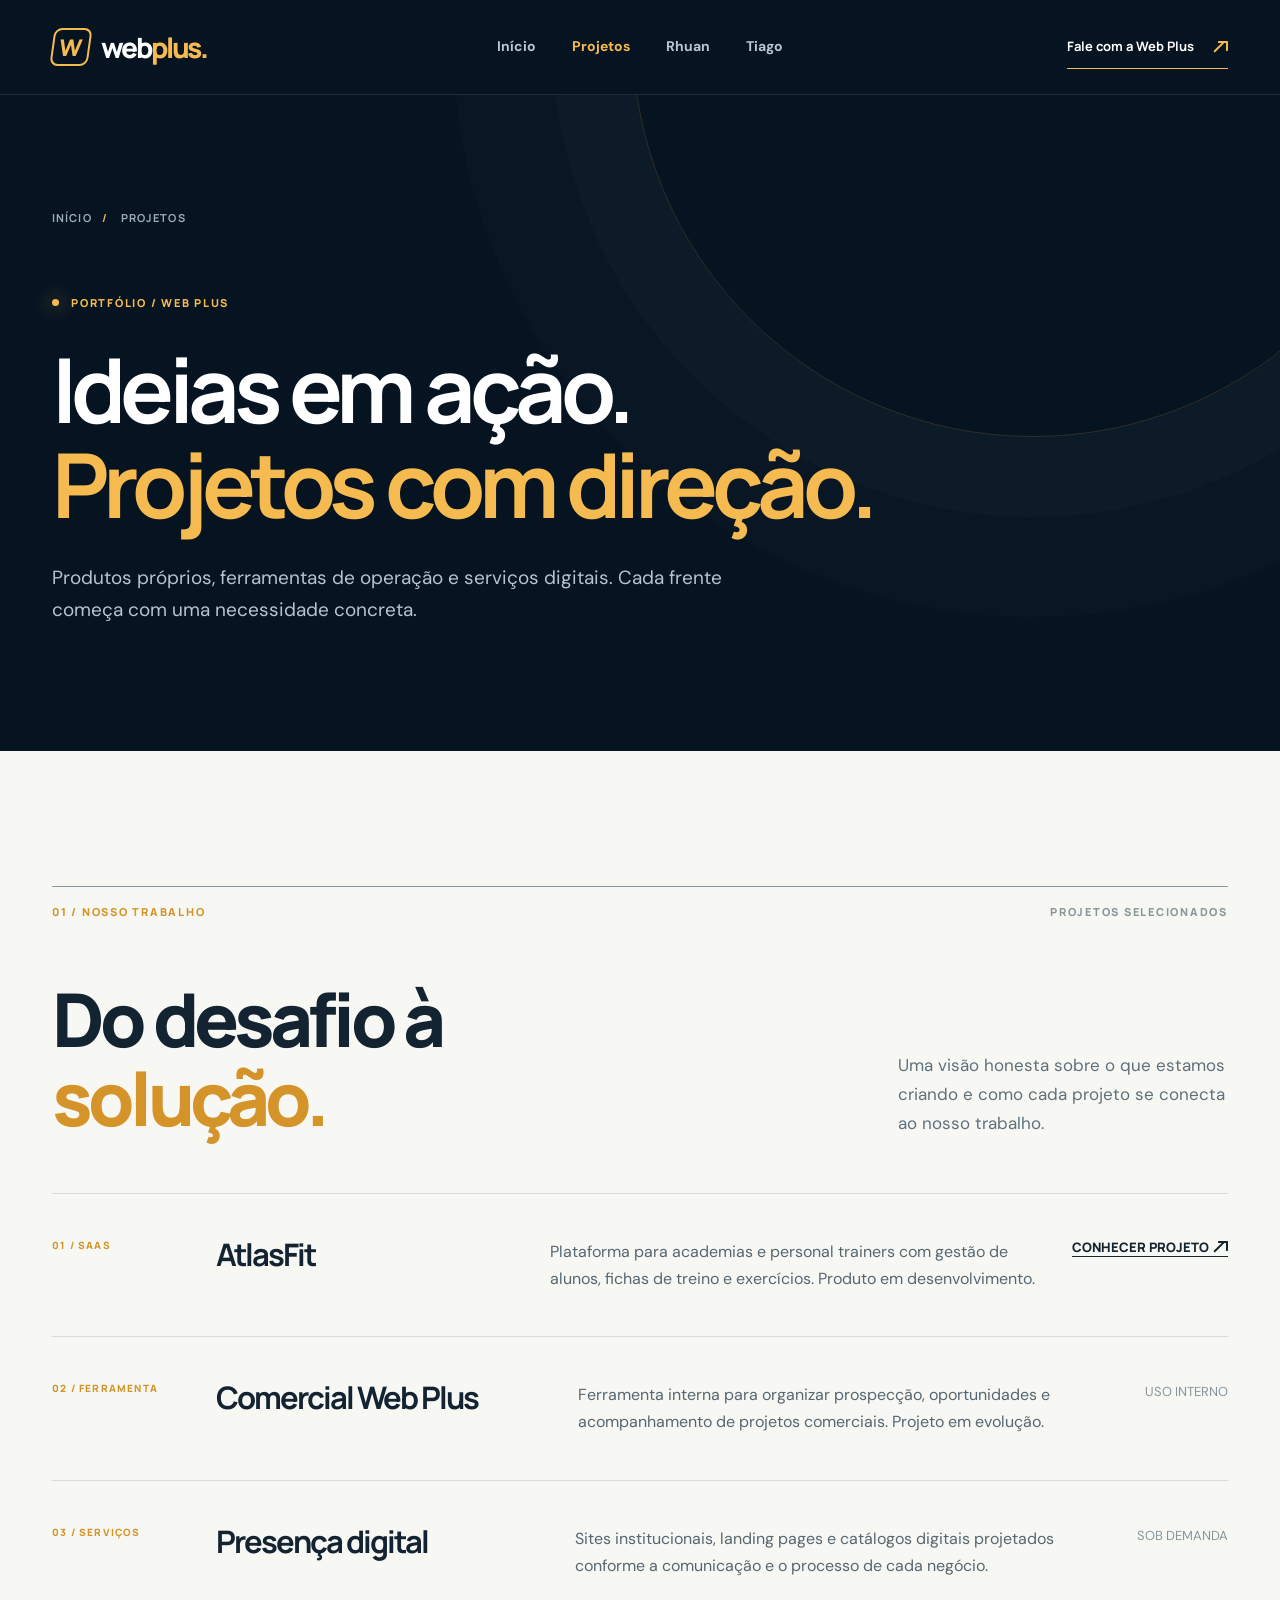
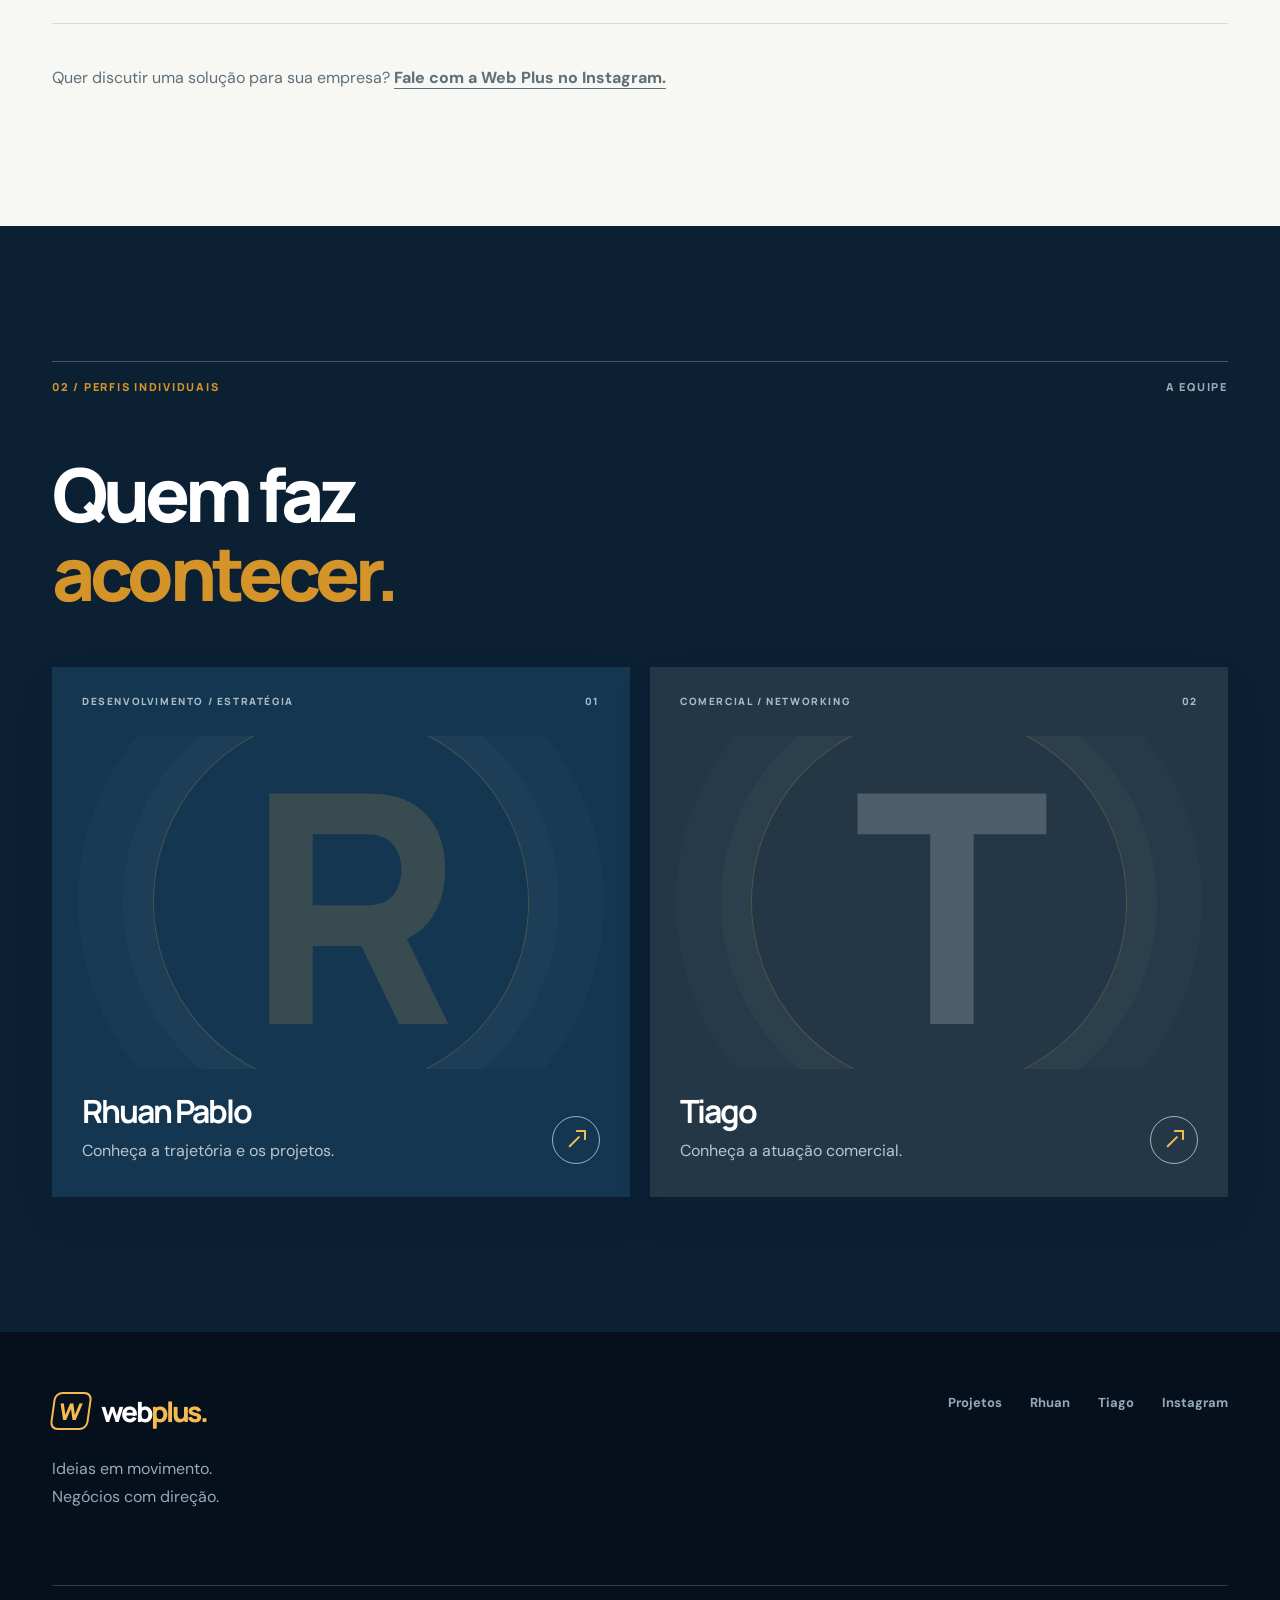
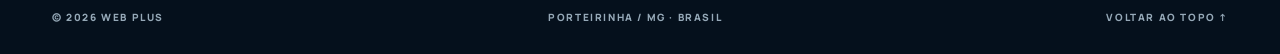
==== commit bafedc90: "Add 42-second Web Plus brand experience and refine motion, depth and navigation" ====
--- a/portfolio.html
+++ b/portfolio.html
@@ -1,2 +1,2 @@
-<!doctype html><html lang="pt-BR"><head><meta charset="utf-8"><meta name="viewport" content="width=device-width,initial-scale=1"><meta name="theme-color" content="#061321"><meta name="description" content="Projetos e produtos Web Plus: AtlasFit, ferramenta comercial, sites, catálogos e portfólios dos sócios."><title>Projetos | Web Plus</title><link rel="icon" href="assets/favicon.svg" type="image/svg+xml"><link rel="stylesheet" href="style.css"></head><body><a class="skip" href="#conteudo">Ir para o conteúdo</a><header class="header"><div class="shell nav"><a class="brand" href="index.html" aria-label="Web Plus — início"><span class="brand-icon">W</span><span>web<span>plus</span><i>.</i></span></a><nav id="site-nav" class="nav-links" aria-label="Navegação principal"><a href="index.html">Início</a><a href="portfolio.html" aria-current="page">Projetos</a><a href="rhuan.html">Rhuan</a><a href="tiago.html">Tiago</a></nav><a class="nav-contact" href="https://www.instagram.com/_webplus/" target="_blank" rel="noopener noreferrer">Fale com a Web Plus <span class="arrow">↗</span></a><button class="menu-toggle" aria-label="Abrir menu" aria-controls="site-nav" aria-expanded="false" type="button"><span></span><span></span></button></div></header>
-<main id="conteudo"><section class="page-hero"><div class="shell"><div class="breadcrumb"><a href="index.html">INÍCIO</a><b>/</b> PROJETOS</div><p class="overline"><span class="spark"></span> PORTFÓLIO / WEB PLUS</p><h1>Ideias em ação.<br><em>Projetos com direção.</em></h1><p>Produtos próprios, ferramentas de operação e serviços digitais. Cada frente começa com uma necessidade concreta.</p></div></section><section class="section light"><div class="shell"><div class="section-kicker"><span>01 / NOSSO TRABALHO</span><span>PROJETOS SELECIONADOS</span></div><div class="section-title-row"><h2>Do desafio à<br><em>solução.</em></h2><p>Uma visão honesta sobre o que estamos criando e como cada projeto se conecta ao nosso trabalho.</p></div><div class="portfolio-list"><article class="portfolio-item"><span>01 / SAAS</span><h3>AtlasFit</h3><p>Plataforma para academias e personal trainers com gestão de alunos, fichas de treino e exercícios. Produto em desenvolvimento.</p><a href="https://www.atlasfit.com.br/" target="_blank" rel="noopener noreferrer">CONHECER PROJETO <span class="arrow">↗</span></a></article><article class="portfolio-item" id="comercial"><span>02 / FERRAMENTA</span><h3>Comercial Web Plus</h3><p>Ferramenta interna para organizar prospecção, oportunidades e acompanhamento de projetos comerciais. Projeto em evolução.</p><span class="status">USO INTERNO</span></article><article class="portfolio-item"><span>03 / SERVIÇOS</span><h3>Presença digital</h3><p>Sites institucionais, landing pages e catálogos digitais projetados conforme a comunicação e o processo de cada negócio.</p><span class="status">SOB DEMANDA</span></article></div><p class="portfolio-note">Quer discutir uma solução para sua empresa? <a href="https://www.instagram.com/_webplus/" target="_blank" rel="noopener noreferrer">Fale com a Web Plus no Instagram.</a></p></div></section><section class="section team-section"><div class="shell"><div class="section-kicker"><span>02 / PERFIS INDIVIDUAIS</span><span>A EQUIPE</span></div><div class="section-title-row"><h2>Quem faz<br><em>acontecer.</em></h2></div><div class="team-grid"><a class="person-card" href="rhuan.html"><div class="person-top"><span>DESENVOLVIMENTO / ESTRATÉGIA</span><span>01</span></div><div class="person-portrait"><span>R</span><span class="portrait-orbit"></span></div><div class="person-bottom"><div><h3>Rhuan Pablo</h3><p>Conheça a trajetória e os projetos.</p></div><span class="round-link arrow">↗</span></div></a><a class="person-card person-alt" href="tiago.html"><div class="person-top"><span>COMERCIAL / NETWORKING</span><span>02</span></div><div class="person-portrait"><span>T</span><span class="portrait-orbit"></span></div><div class="person-bottom"><div><h3>Tiago</h3><p>Conheça a atuação comercial.</p></div><span class="round-link arrow">↗</span></div></a></div></div></section></main><footer class="footer"><div class="shell footer-grid"><div><a class="brand" href="index.html"><span class="brand-icon">W</span><span>web<span>plus</span><i>.</i></span></a><p>Ideias em movimento.<br>Negócios com direção.</p></div><nav aria-label="Rodapé"><a href="portfolio.html">Projetos</a><a href="rhuan.html">Rhuan</a><a href="tiago.html">Tiago</a><a href="https://www.instagram.com/_webplus/" target="_blank" rel="noopener noreferrer">Instagram</a></nav><div class="footer-bottom"><span>© <span class="year">2026</span> WEB PLUS</span><span>PORTEIRINHA / MG · BRASIL</span><a href="#conteudo">VOLTAR AO TOPO ↑</a></div></div></footer><script src="script.js" defer></script></body></html>
+<!doctype html><html lang="pt-BR"><head><meta charset="utf-8"><meta name="viewport" content="width=device-width,initial-scale=1"><meta name="theme-color" content="#061321"><meta name="description" content="Projetos e produtos Web Plus: AtlasFit, ferramenta comercial, sites, catálogos e portfólios dos sócios."><title>Projetos | Web Plus</title><link rel="icon" href="assets/favicon.svg" type="image/svg+xml"><link rel="stylesheet" href="style.css"><link rel="stylesheet" href="experience.css"></head><body><a class="skip" href="#conteudo">Ir para o conteúdo</a><header class="header"><div class="shell nav"><a class="brand" href="index.html" aria-label="Web Plus — início"><span class="brand-icon">W</span><span>web<span>plus</span><i>.</i></span></a><nav id="site-nav" class="nav-links" aria-label="Navegação principal"><a href="index.html">Início</a><a href="portfolio.html" aria-current="page">Projetos</a><a href="rhuan.html">Rhuan</a><a href="tiago.html">Tiago</a></nav><a class="nav-contact" href="https://www.instagram.com/_webplus/" target="_blank" rel="noopener noreferrer">Fale com a Web Plus <span class="arrow">↗</span></a><button class="menu-toggle" aria-label="Abrir menu" aria-controls="site-nav" aria-expanded="false" type="button"><span></span><span></span></button></div></header>
+<main id="conteudo"><section class="page-hero"><div class="shell"><div class="breadcrumb"><a href="index.html">INÍCIO</a><b>/</b> PROJETOS</div><p class="overline"><span class="spark"></span> PORTFÓLIO / WEB PLUS</p><h1>Ideias em ação.<br><em>Projetos com direção.</em></h1><p>Produtos próprios, ferramentas de operação e serviços digitais. Cada frente começa com uma necessidade concreta.</p></div></section><section class="section light"><div class="shell"><div class="section-kicker"><span>01 / NOSSO TRABALHO</span><span>PROJETOS SELECIONADOS</span></div><div class="section-title-row"><h2>Do desafio à<br><em>solução.</em></h2><p>Uma visão honesta sobre o que estamos criando e como cada projeto se conecta ao nosso trabalho.</p></div><div class="portfolio-list"><article class="portfolio-item"><span>01 / SAAS</span><h3>AtlasFit</h3><p>Plataforma para academias e personal trainers com gestão de alunos, fichas de treino e exercícios. Produto em desenvolvimento.</p><a href="https://www.atlasfit.com.br/" target="_blank" rel="noopener noreferrer">CONHECER PROJETO <span class="arrow">↗</span></a></article><article class="portfolio-item" id="comercial"><span>02 / FERRAMENTA</span><h3>Comercial Web Plus</h3><p>Ferramenta interna para organizar prospecção, oportunidades e acompanhamento de projetos comerciais. Projeto em evolução.</p><span class="status">USO INTERNO</span></article><article class="portfolio-item"><span>03 / SERVIÇOS</span><h3>Presença digital</h3><p>Sites institucionais, landing pages e catálogos digitais projetados conforme a comunicação e o processo de cada negócio.</p><span class="status">SOB DEMANDA</span></article></div><p class="portfolio-note">Quer discutir uma solução para sua empresa? <a href="https://www.instagram.com/_webplus/" target="_blank" rel="noopener noreferrer">Fale com a Web Plus no Instagram.</a></p></div></section><section class="section team-section"><div class="shell"><div class="section-kicker"><span>02 / PERFIS INDIVIDUAIS</span><span>A EQUIPE</span></div><div class="section-title-row"><h2>Quem faz<br><em>acontecer.</em></h2></div><div class="team-grid"><a class="person-card" href="rhuan.html"><div class="person-top"><span>DESENVOLVIMENTO / ESTRATÉGIA</span><span>01</span></div><div class="person-portrait"><span>R</span><span class="portrait-orbit"></span></div><div class="person-bottom"><div><h3>Rhuan Pablo</h3><p>Conheça a trajetória e os projetos.</p></div><span class="round-link arrow">↗</span></div></a><a class="person-card person-alt" href="tiago.html"><div class="person-top"><span>COMERCIAL / NETWORKING</span><span>02</span></div><div class="person-portrait"><span>T</span><span class="portrait-orbit"></span></div><div class="person-bottom"><div><h3>Tiago</h3><p>Conheça a atuação comercial.</p></div><span class="round-link arrow">↗</span></div></a></div></div></section></main><footer class="footer"><div class="shell footer-grid"><div><a class="brand" href="index.html"><span class="brand-icon">W</span><span>web<span>plus</span><i>.</i></span></a><p>Ideias em movimento.<br>Negócios com direção.</p></div><nav aria-label="Rodapé"><a href="portfolio.html">Projetos</a><a href="rhuan.html">Rhuan</a><a href="tiago.html">Tiago</a><a href="https://www.instagram.com/_webplus/" target="_blank" rel="noopener noreferrer">Instagram</a></nav><div class="footer-bottom"><span>© <span class="year">2026</span> WEB PLUS</span><span>PORTEIRINHA / MG · BRASIL</span><a href="#conteudo">VOLTAR AO TOPO ↑</a></div></div></footer><script src="script.js" defer></script><script src="experience.js" defer></script></body></html>
--- a/style.css
+++ b/style.css
@@ -8,3 +8,13 @@
 @media(max-width:760px){.shell{width:calc(100% - 36px)}.nav{height:75px;grid-template-columns:1fr auto auto;gap:17px}.brand{font-size:24px}.brand-icon{width:32px;height:32px;font-size:20px}.nav-contact{font-size:0;padding:5px 0}.nav-contact .arrow{font-size:21px;margin:0}.menu-toggle{display:flex;width:37px;height:37px;border:1px solid #ffffff50;background:transparent;align-items:center;justify-content:center;flex-direction:column;gap:5px}.menu-toggle span{height:1px;width:17px;background:#fff}.nav-links{display:none;position:absolute;top:75px;left:0;right:0;padding:18px;background:var(--deep);box-shadow:0 25px 35px #0007;flex-direction:column;align-items:stretch;gap:0}.nav-links.open{display:flex}.nav-links a{padding:13px;font-size:15px}.hero-grid{min-height:0;grid-template-columns:1fr}.hero-content{padding:88px 0 20px}.hero h1{font-size:clamp(59px,11vw,85px)}.hero-lead{font-size:17px}.hero-index{margin-top:55px}.hero-stage{min-height:430px;height:430px}.brand-plate{width:57%;max-width:330px}.stage-stamp{width:110px;height:110px;right:8%;bottom:7%;border-width:5px;font-size:7px}.stage-stamp strong{font-size:38px}.stage-stamp strong .arrow{font-size:18px}.scroll-hint{display:none}.ribbon{overflow:auto}.ribbon-inner{width:max-content;min-height:58px;padding:0 18px;font-size:10px}.section{padding:85px 0}.section-kicker{margin-bottom:42px}.about-layout,.work-grid,.team-grid,.bio-layout,.contact-layout{grid-template-columns:1fr;gap:40px}.about-rule{margin-top:65px}.section-title-row{align-items:start;flex-direction:column;gap:25px}.section-title-row>p{max-width:500px}.atlas-visual,.crm-visual{height:340px}.manifesto-inner{padding:85px 0}.manifesto-mark{right:-5%;font-size:220px}.person-card{min-height:400px}.person-portrait>span:first-child{font-size:210px}.contact-section{padding:90px 0}.footer-grid{gap:45px}.page-hero{padding:80px 0 95px}.breadcrumb{margin-bottom:45px}.bio-art{min-height:320px}.bio-art strong{font-size:165px}.profile-grid{grid-template-columns:1fr 1fr}}
 @media(max-width:520px){.hero-content{padding-top:75px}.hero h1{font-size:clamp(51px,12vw,64px)}.hero-actions{align-items:flex-start;flex-direction:column;gap:18px}.hero-stage{height:350px;min-height:350px}.brand-plate{width:67%}.stage-note-top{top:9%}.stage-note-bottom{bottom:11%}.stage-stamp{right:1%}.section-kicker span:last-child{display:none}.about-layout h2,.section-title-row h2{font-size:clamp(40px,10.5vw,56px)}.about-copy p{font-size:16px}.about-rule{font-size:8px;gap:10px}.service-grid,.profile-grid{grid-template-columns:1fr}.service-card{min-height:320px}.atlas-screen{width:86%;height:235px}.screen-content{padding:18px}.screen-content strong{font-size:22px}.crm-mock{width:78%}.crm-floating{font-size:8px}.work-details h3{font-size:27px}.person-card{min-height:380px}.person-bottom h3{font-size:27px}.contact-layout h2{font-size:56px}.footer-grid{grid-template-columns:1fr}.footer-bottom{grid-column:1;flex-wrap:wrap;gap:17px}.page-hero h1{font-size:clamp(50px,11vw,67px)}.portfolio-item{grid-template-columns:1fr;gap:15px;padding:32px 0}.portfolio-item a,.portfolio-item .status{grid-column:1}.bio-facts div{display:grid;gap:4px}.bio-facts span{text-align:left}}
 @media(prefers-reduced-motion:reduce){*,*:before,*:after{scroll-behavior:auto!important;animation:none!important;transition:none!important}}
+/* A seta é desenhada em CSS para manter o mesmo ícone mesmo sem glifo na fonte. */
+.arrow{font-size:0!important;display:inline-block;position:relative;width:16px;height:16px;vertical-align:middle;flex:none}
+.arrow:before{content:"";position:absolute;left:2px;bottom:3px;width:15px;height:2px;background:currentColor;transform:rotate(-45deg);transform-origin:left center;border-radius:2px}
+.arrow:after{content:"";position:absolute;right:0;top:1px;width:8px;height:8px;border-top:2px solid currentColor;border-right:2px solid currentColor;border-radius:1px}
+.round-link.arrow{width:48px;height:48px}
+.round-link.arrow:before{left:16px;bottom:15px}
+.round-link.arrow:after{right:13px;top:13px}
+.stage-stamp strong .arrow{width:18px;height:18px;margin-left:4px}
+.stage-stamp strong .arrow:before{left:1px;bottom:2px}.stage-stamp strong .arrow:after{right:0;top:0}
+.crm-stats span{font-size:0}.crm-stats span:after{content:"/";font-size:14px}
--- a/experience.css
+++ b/experience.css
@@ -0,0 +1,8 @@
+/* Depth, pacing and interaction across the Web Plus experience. */
+.header{position:sticky;top:0;transition:box-shadow .35s,background .35s}.header.scrolled{background:#061321ed;backdrop-filter:blur(18px);box-shadow:0 12px 40px #02091235}.nav-links a{font-size:14px}.service-card,.work-card,.person-card,.profile-card{transition:transform .5s cubic-bezier(.22,1,.36,1),box-shadow .5s,border-color .5s}.work-card{border:1px solid #ffffff1c;box-shadow:0 18px 45px #0002}.person-card{box-shadow:0 18px 40px #0b1e3212}.service-card{position:relative;overflow:hidden}.service-card:after{content:'';position:absolute;inset:0;pointer-events:none;background:radial-gradient(ellipse at top right,#f5ba5015,transparent 60%);opacity:0;transition:opacity .4s}.button{transition:transform .25s,box-shadow .25s}.button-gold{box-shadow:0 6px 20px #f5ba5014,inset 0 1px 0 #fff7}.hero-lead{max-width:580px}.brand-plate{box-shadow:0 40px 100px #0007,0 0 80px #f5ba5009}.section[id]{scroll-margin-top:110px}.ornament,.manifesto-mark,.ribbon b,.service-glyph{font-variant-emoji:text}.experience-replay{display:flex;align-items:center;gap:12px;margin-top:28px;border:0;background:none;color:#f3f5f7;padding:12px 0;font-size:14px}.experience-replay small{color:#9caebb;font-size:12px;border-left:1px solid #ffffff30;padding-left:12px}.play-symbol{width:32px;height:32px;border:1px solid #f5ba5080;border-radius:50%;display:grid;place-items:center}.play-symbol:after{content:'';border-left:7px solid var(--gold);border-top:4px solid transparent;border-bottom:4px solid transparent;margin-left:2px}.reveal{transition:opacity .8s var(--reveal-delay,0ms),transform .8s cubic-bezier(.22,1,.36,1) var(--reveal-delay,0ms)}.reveal:not(.is-visible){opacity:0;transform:translateY(28px)}
+@media(hover:hover) and (prefers-reduced-motion:no-preference){.work-card:hover,.person-card:hover{transform:translateY(-8px);box-shadow:0 30px 65px #020c2633}.service-card:hover:after{opacity:1}.profile-card:hover{transform:translateY(-5px);box-shadow:0 20px 40px #020c261a}.button:hover{transform:translateY(-3px);box-shadow:0 12px 36px #f5ba5030}}
+html.film-open{overflow:hidden}.brand-film{position:fixed;inset:0;border:0;margin:0;padding:0;width:100%;max-width:none;height:100%;height:100dvh;max-height:none;background:#040c16;color:#f7f8fc;overflow:hidden;font-family:'DM Sans',Arial,sans-serif}.brand-film::backdrop{background:#040c16}.brand-film[open]{display:grid;grid-template-rows:auto 1fr auto}.film-ambient{position:absolute;inset:0;overflow:hidden;pointer-events:none;background:radial-gradient(ellipse at 75% 35%,#1a3b563b,transparent 55%),radial-gradient(ellipse at 15% 85%,#b77a2715,transparent 50%)}.film-ambient:before{content:'';position:absolute;inset:-30%;background:conic-gradient(from 0deg at 50% 50%,transparent 0 42%,#dba53d0d 48%,transparent 53% 90%,#5ba8ff0c 96%,transparent);animation:film-orbit 38s linear infinite}.film-ambient:after{content:'';position:absolute;inset:0;background-image:linear-gradient(#ffffff03 1px,transparent 1px),linear-gradient(90deg,#ffffff03 1px,transparent 1px);background-size:80px 80px;mask-image:radial-gradient(ellipse,#000,transparent 75%)}.film-top{position:relative;z-index:3;display:flex;align-items:center;justify-content:space-between;gap:20px;padding:24px 4vw;border-bottom:1px solid #ffffff12}.film-signature{font:800 27px Manrope,Arial,sans-serif;letter-spacing:-1.5px}.film-signature span{color:var(--gold)}.film-descriptor{font-size:12px;letter-spacing:.2em;color:#a7b7c6}.film-skip,.film-pause{border:1px solid #ffffff35;border-radius:30px;background:#ffffff04;color:#e9edf3;padding:10px 20px;font-size:14px;min-height:44px}.film-skip:hover,.film-pause:hover{background:#ffffff12;border-color:#f5ba5070}.film-stage{position:relative;min-height:0}.film-scene{position:absolute;inset:0;display:grid;grid-template-columns:1fr 1fr;gap:4vw;align-items:center;padding:24px 8vw;opacity:0;visibility:hidden;transform:translateY(25px) scale(.98);filter:blur(8px);transition:opacity .8s,transform 1.3s cubic-bezier(.22,1,.36,1),filter 1s,visibility .8s}.film-scene.active{opacity:1;visibility:visible;transform:none;filter:none}.film-scene h2{font-size:clamp(38px,5.1vw,82px);line-height:1.08;letter-spacing:-.065em}.film-scene h2 em{color:#f5ba50;font-style:normal;background:linear-gradient(110deg,#bd7e28,#ffde91 48%,#e6a63c);background-clip:text;-webkit-background-clip:text;-webkit-text-fill-color:transparent}.film-copy p,.film-people p,.film-end p{font-size:clamp(16px,1.4vw,21px);color:#b7c6d3;margin-top:25px;max-width:500px}.film-eyebrow{display:block;font-size:12px;letter-spacing:.18em;color:#ccb583;margin-bottom:26px}.film-logo-art{position:relative;width:min(32vw,420px);aspect-ratio:1;justify-self:center;display:grid;place-items:center;perspective:1000px}.film-logo-art img{width:84%;border:1px solid #d4a65435;box-shadow:0 35px 75px #0009;position:relative;z-index:1;transform:rotateY(-12deg) rotateZ(-5deg);animation:film-logo-float 8s ease-in-out infinite}.film-orbit{position:absolute;inset:-10%;border:1px solid #bca16a50;border-radius:50%;transform:rotateX(58deg) rotate(-30deg);animation:film-orbit 20s linear infinite}.orbit-two{inset:-20%;border-style:dashed;border-color:#81b6e025;animation-direction:reverse}.logo-halo{position:absolute;inset:-5%;background:radial-gradient(#dfad4533,transparent 65%);filter:blur(30px)}.scene-1,.scene-4,.scene-5{grid-template-columns:1fr}.film-type{position:relative;z-index:1;display:grid;grid-template-columns:1.4fr 1fr;align-items:end;gap:0 5vw}.film-type>.film-eyebrow{grid-column:1/-1}.film-type h2{font-size:clamp(50px,7.6vw,118px)}.film-values{display:grid;gap:20px;padding-bottom:12px}.film-values span{padding:18px 0;border-top:1px solid #ffffff25;color:#b9c9d6;font-size:clamp(16px,1.6vw,24px)}.feeling-rings{position:absolute;right:-5%;top:0;width:55%;aspect-ratio:1;opacity:.5}.feeling-rings i{position:absolute;inset:10%;border:1px solid #f5ba5020;border-radius:50%;box-shadow:inset 0 0 60px #f5ba5007}.feeling-rings i:nth-child(2){inset:20%}.feeling-rings i:nth-child(3){inset:30%;background:#f5ba5005}.film-product{min-width:0;perspective:1000px}.film-product>.atlas-visual,.film-product>.crm-visual{height:330px;border:1px solid #ffffff20;border-radius:12px;box-shadow:0 35px 80px #0008;transform:rotateY(-10deg) rotateX(4deg);overflow:hidden}.film-product .atlas-screen{width:85%}.film-product .crm-floating{right:2%}.film-caption{display:block;text-align:center;color:#879aaa;font-size:12px;margin-top:22px}.film-tag{display:inline-block;margin-top:25px;border:1px solid #f5ba5040;padding:6px 14px;border-radius:30px;color:#dfc58e;font-size:13px}.film-people{max-width:1000px;width:100%;margin:auto}.film-founders{display:grid;grid-template-columns:1fr 1fr;gap:50px;margin-top:32px}.film-founders>div{display:flex;gap:24px;align-items:center;border-top:1px solid #f5ba5060;padding-top:22px}.film-founders b{font:700 clamp(32px,4vw,60px) Manrope,Arial,sans-serif;letter-spacing:-.06em}.film-founders span{color:#adbfcd;font-size:16px;line-height:1.5}.film-end{text-align:center}.film-end h2{font-size:clamp(44px,6.3vw,96px)}.film-end p{margin:24px auto}.film-enter{background:linear-gradient(120deg,#f9cf7d,#eeb049);color:#091522;border:1px solid #ffe2a0;border-radius:50px;padding:15px 32px;min-height:48px;font-weight:700;box-shadow:0 10px 50px #dca64525}.film-controls{position:relative;z-index:3;padding:16px 4vw max(24px,env(safe-area-inset-bottom));background:linear-gradient(transparent,#030b14)}.film-control-row{display:flex;align-items:center;justify-content:space-between;gap:20px;margin-bottom:16px}.film-current{font-size:13px;letter-spacing:.1em;color:#d0ba8f}.film-time{font-size:13px;font-variant-numeric:tabular-nums;color:#96a9ba}.film-chapters{display:grid;grid-template-columns:repeat(6,1fr);gap:12px}.film-chapters button{border:0;background:none;color:#8495a5;text-align:left;padding:10px 0;position:relative;min-height:44px;font-size:12px}.film-chapters button[aria-current]{color:#f5cd83}.film-chapters button:before,.film-chapters i{position:absolute;bottom:0;left:0;width:100%;height:2px;background:#ffffff20;content:''}.film-chapters i{background:#edbb62;transform:scaleX(var(--chapter-progress,0));transform-origin:left;box-shadow:0 0 12px #f5ba5060}.film-paused *, .film-paused *:before{animation-play-state:paused!important}
+@keyframes film-orbit{to{transform:rotate(360deg)}}@keyframes film-logo-float{0%,100%{transform:rotateY(-12deg) rotateZ(-5deg) translateY(0)}50%{transform:rotateY(6deg) rotateZ(-2deg) translateY(-12px)}}
+@media(max-width:760px){.film-top{padding:16px 20px}.film-descriptor{display:none}.film-scene{padding:20px 24px;gap:20px}.scene-0{grid-template-columns:1fr;align-content:center;text-align:center;gap:25px}.film-logo-art{width:min(38vw,210px)}.film-copy p{margin-top:16px}.scene-0 .film-copy p{margin-left:auto;margin-right:auto}.film-scene h2{font-size:clamp(32px,7.8vw,50px)}.film-eyebrow{font-size:10px;margin-bottom:16px;letter-spacing:.14em}.film-type{display:block}.film-type h2{font-size:clamp(48px,11vw,80px)}.film-values{gap:0;margin-top:18px}.film-values span{padding:8px 0;font-size:15px}.scene-2,.scene-3{grid-template-columns:1fr;align-content:center;gap:22px}.film-product>.atlas-visual,.film-product>.crm-visual{height:210px;max-width:440px;margin:auto}.film-product .atlas-screen{height:180px;max-width:320px}.film-product .crm-mock{transform:scale(.76);transform-origin:center;width:85%;margin-top:-18px}.film-product .visual-label,.film-product .crm-floating{display:none}.film-caption{margin-top:8px;font-size:10px}.film-product .screen-content strong{font-size:20px}.film-tag{margin-top:12px;font-size:11px}.film-founders{gap:20px;margin-top:24px}.film-founders>div{display:block}.film-founders b{font-size:36px;display:block;margin-bottom:12px}.film-founders span{font-size:14px}.film-people p{font-size:15px}.film-controls{padding:12px 20px max(18px,env(safe-area-inset-bottom))}.film-chapters{gap:7px}.film-chapters button span{display:none}.film-chapters button{min-height:20px}.film-control-row{margin-bottom:4px}.film-end h2{font-size:clamp(38px,9vw,64px)}.film-skip{font-size:13px;padding:8px 14px}}
+@media(max-height:650px){.film-top{padding-top:10px;padding-bottom:10px}.film-scene{padding-top:12px;padding-bottom:12px}.film-logo-art{width:min(25vh,250px)}.scene-0{grid-template-columns:1fr 1fr;text-align:left}.film-scene h2{font-size:clamp(28px,5vh,52px)}.film-eyebrow{margin-bottom:10px}.film-copy p{font-size:15px;margin-top:12px}.film-product>.atlas-visual,.film-product>.crm-visual{height:170px}.scene-2,.scene-3{grid-template-columns:1fr 1fr}.film-caption{font-size:10px}.film-controls{padding-top:5px;padding-bottom:10px}.film-type h2{font-size:clamp(36px,9vh,66px)}.film-values{gap:0}.film-values span{padding:7px 0}.film-founders{margin-top:15px}.film-founders>div{padding-top:12px}.film-people p{margin-top:12px}}
+@media(prefers-reduced-motion:reduce){.reveal:not(.is-visible){opacity:1;transform:none}.film-scene{filter:none;transform:none}.film-logo-art img,.film-product>.atlas-visual,.film-product>.crm-visual{transform:none}.brand-film *, .brand-film *:before{animation:none!important;transition:none!important}}
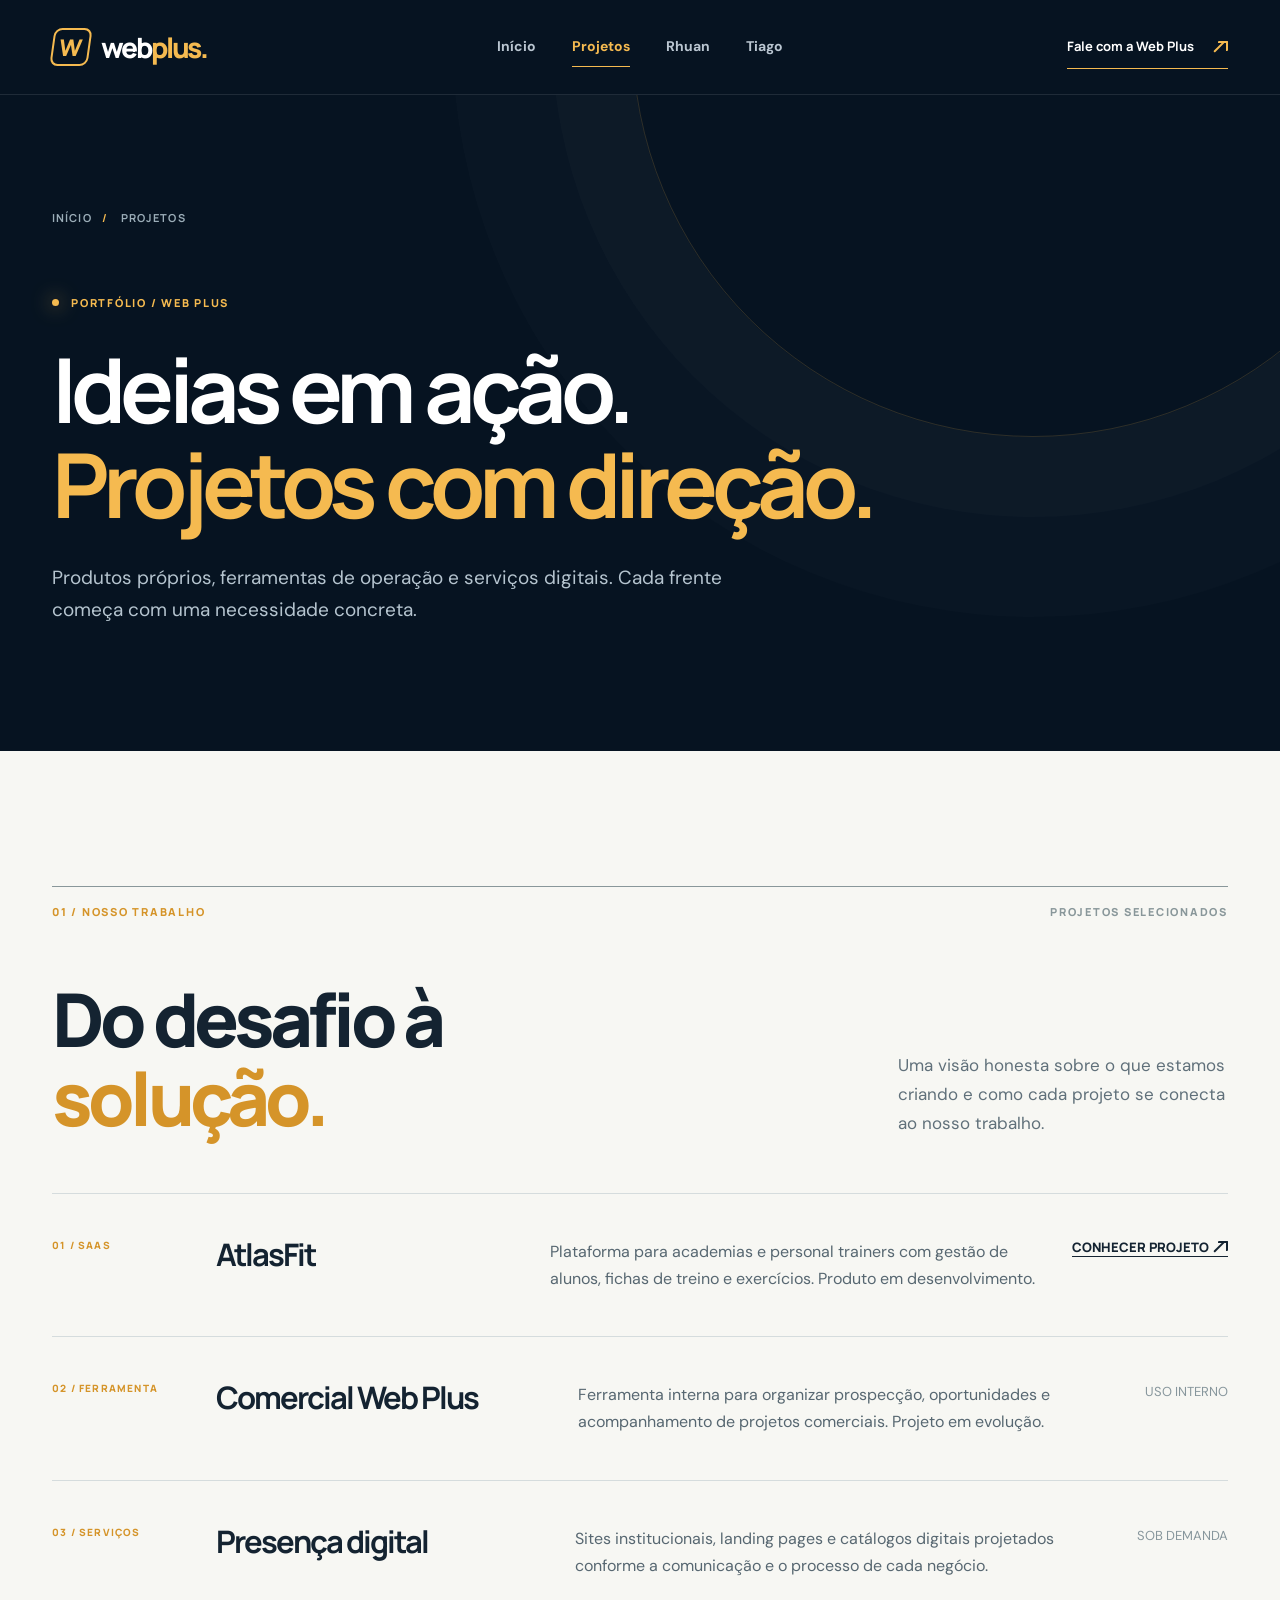
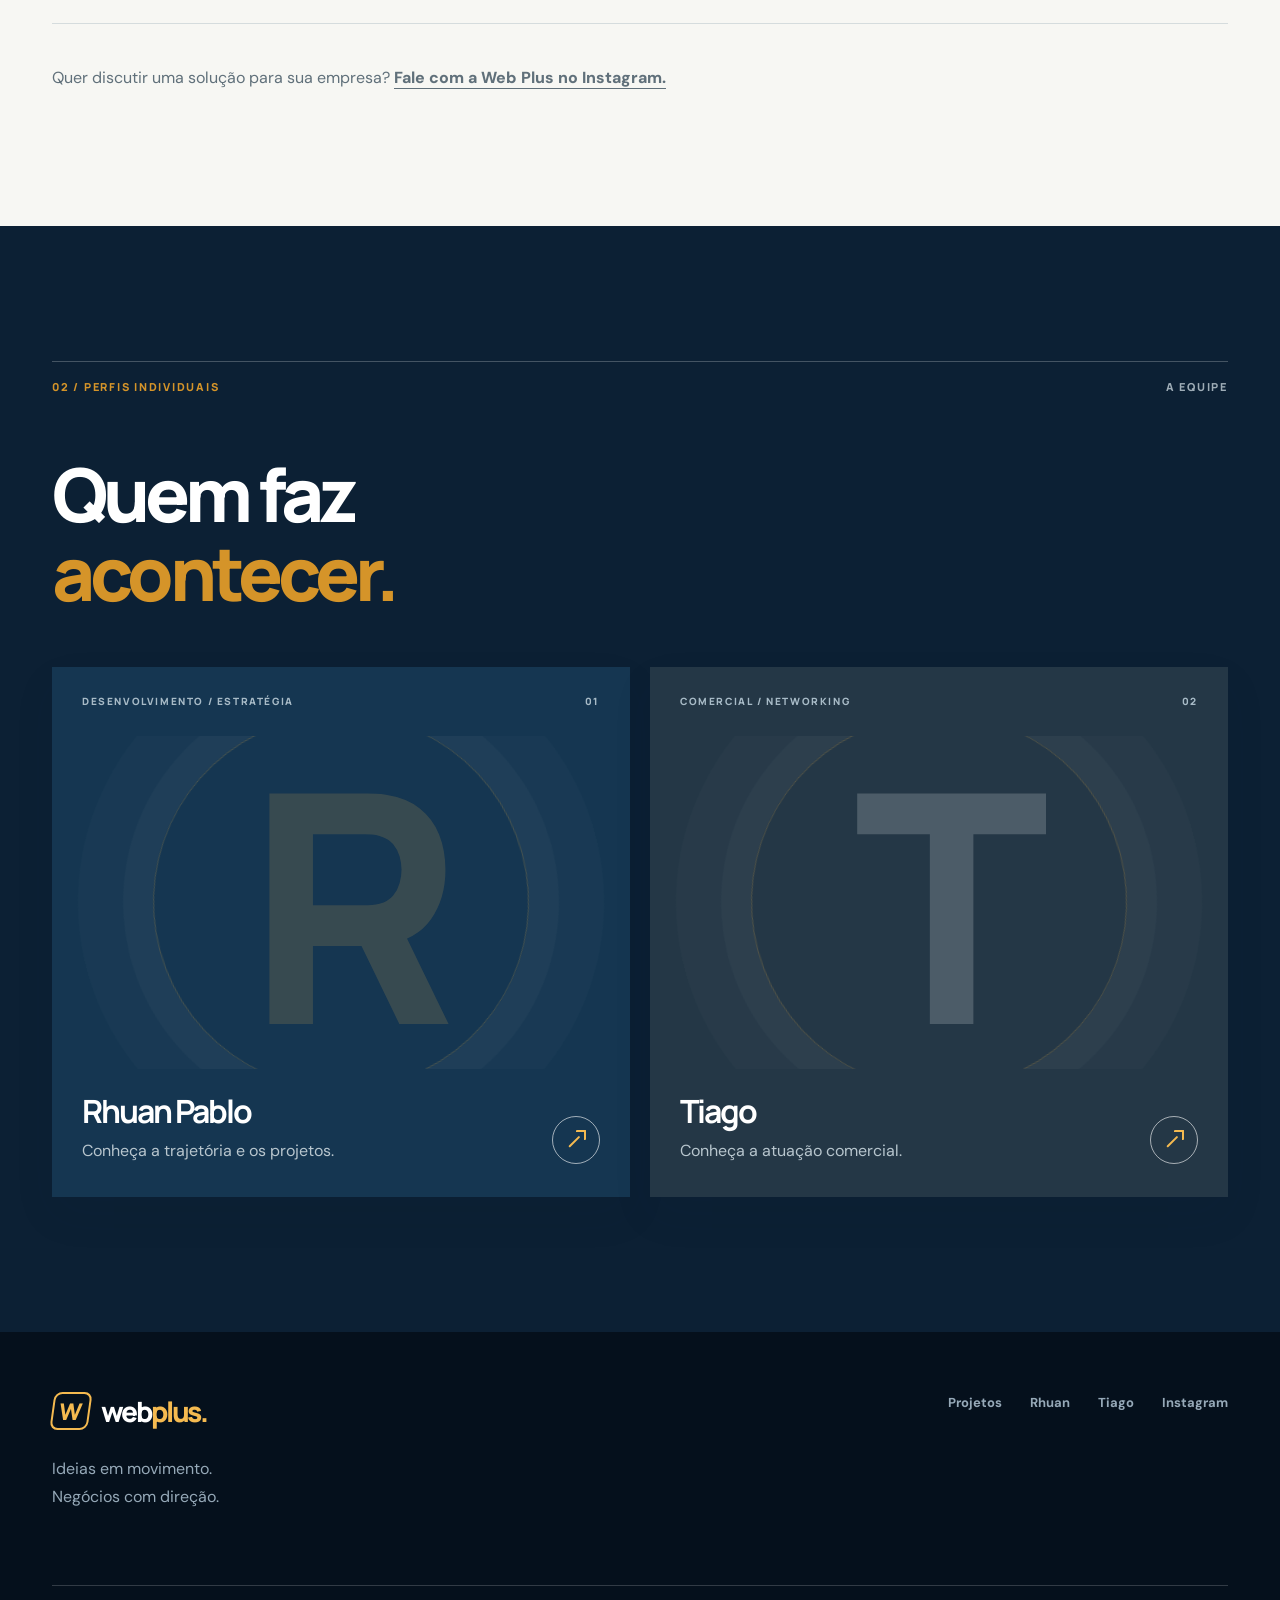
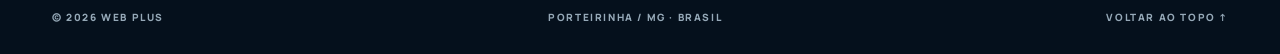
==== commit befaf17a: "Refine on-page microinteractions, card depth, touch feedback and mobile navigation" ====
--- a/portfolio.html
+++ b/portfolio.html
@@ -1,2 +1,2 @@
-<!doctype html><html lang="pt-BR"><head><meta charset="utf-8"><meta name="viewport" content="width=device-width,initial-scale=1"><meta name="theme-color" content="#061321"><meta name="description" content="Projetos e produtos Web Plus: AtlasFit, ferramenta comercial, sites, catálogos e portfólios dos sócios."><title>Projetos | Web Plus</title><link rel="icon" href="assets/favicon.svg" type="image/svg+xml"><link rel="stylesheet" href="style.css"><link rel="stylesheet" href="experience.css"></head><body><a class="skip" href="#conteudo">Ir para o conteúdo</a><header class="header"><div class="shell nav"><a class="brand" href="index.html" aria-label="Web Plus — início"><span class="brand-icon">W</span><span>web<span>plus</span><i>.</i></span></a><nav id="site-nav" class="nav-links" aria-label="Navegação principal"><a href="index.html">Início</a><a href="portfolio.html" aria-current="page">Projetos</a><a href="rhuan.html">Rhuan</a><a href="tiago.html">Tiago</a></nav><a class="nav-contact" href="https://www.instagram.com/_webplus/" target="_blank" rel="noopener noreferrer">Fale com a Web Plus <span class="arrow">↗</span></a><button class="menu-toggle" aria-label="Abrir menu" aria-controls="site-nav" aria-expanded="false" type="button"><span></span><span></span></button></div></header>
-<main id="conteudo"><section class="page-hero"><div class="shell"><div class="breadcrumb"><a href="index.html">INÍCIO</a><b>/</b> PROJETOS</div><p class="overline"><span class="spark"></span> PORTFÓLIO / WEB PLUS</p><h1>Ideias em ação.<br><em>Projetos com direção.</em></h1><p>Produtos próprios, ferramentas de operação e serviços digitais. Cada frente começa com uma necessidade concreta.</p></div></section><section class="section light"><div class="shell"><div class="section-kicker"><span>01 / NOSSO TRABALHO</span><span>PROJETOS SELECIONADOS</span></div><div class="section-title-row"><h2>Do desafio à<br><em>solução.</em></h2><p>Uma visão honesta sobre o que estamos criando e como cada projeto se conecta ao nosso trabalho.</p></div><div class="portfolio-list"><article class="portfolio-item"><span>01 / SAAS</span><h3>AtlasFit</h3><p>Plataforma para academias e personal trainers com gestão de alunos, fichas de treino e exercícios. Produto em desenvolvimento.</p><a href="https://www.atlasfit.com.br/" target="_blank" rel="noopener noreferrer">CONHECER PROJETO <span class="arrow">↗</span></a></article><article class="portfolio-item" id="comercial"><span>02 / FERRAMENTA</span><h3>Comercial Web Plus</h3><p>Ferramenta interna para organizar prospecção, oportunidades e acompanhamento de projetos comerciais. Projeto em evolução.</p><span class="status">USO INTERNO</span></article><article class="portfolio-item"><span>03 / SERVIÇOS</span><h3>Presença digital</h3><p>Sites institucionais, landing pages e catálogos digitais projetados conforme a comunicação e o processo de cada negócio.</p><span class="status">SOB DEMANDA</span></article></div><p class="portfolio-note">Quer discutir uma solução para sua empresa? <a href="https://www.instagram.com/_webplus/" target="_blank" rel="noopener noreferrer">Fale com a Web Plus no Instagram.</a></p></div></section><section class="section team-section"><div class="shell"><div class="section-kicker"><span>02 / PERFIS INDIVIDUAIS</span><span>A EQUIPE</span></div><div class="section-title-row"><h2>Quem faz<br><em>acontecer.</em></h2></div><div class="team-grid"><a class="person-card" href="rhuan.html"><div class="person-top"><span>DESENVOLVIMENTO / ESTRATÉGIA</span><span>01</span></div><div class="person-portrait"><span>R</span><span class="portrait-orbit"></span></div><div class="person-bottom"><div><h3>Rhuan Pablo</h3><p>Conheça a trajetória e os projetos.</p></div><span class="round-link arrow">↗</span></div></a><a class="person-card person-alt" href="tiago.html"><div class="person-top"><span>COMERCIAL / NETWORKING</span><span>02</span></div><div class="person-portrait"><span>T</span><span class="portrait-orbit"></span></div><div class="person-bottom"><div><h3>Tiago</h3><p>Conheça a atuação comercial.</p></div><span class="round-link arrow">↗</span></div></a></div></div></section></main><footer class="footer"><div class="shell footer-grid"><div><a class="brand" href="index.html"><span class="brand-icon">W</span><span>web<span>plus</span><i>.</i></span></a><p>Ideias em movimento.<br>Negócios com direção.</p></div><nav aria-label="Rodapé"><a href="portfolio.html">Projetos</a><a href="rhuan.html">Rhuan</a><a href="tiago.html">Tiago</a><a href="https://www.instagram.com/_webplus/" target="_blank" rel="noopener noreferrer">Instagram</a></nav><div class="footer-bottom"><span>© <span class="year">2026</span> WEB PLUS</span><span>PORTEIRINHA / MG · BRASIL</span><a href="#conteudo">VOLTAR AO TOPO ↑</a></div></div></footer><script src="script.js" defer></script><script src="experience.js" defer></script></body></html>
+<!doctype html><html lang="pt-BR"><head><meta charset="utf-8"><meta name="viewport" content="width=device-width,initial-scale=1"><meta name="theme-color" content="#061321"><meta name="description" content="Projetos e produtos Web Plus: AtlasFit, ferramenta comercial, sites, catálogos e portfólios dos sócios."><title>Projetos | Web Plus</title><link rel="icon" href="assets/favicon.svg" type="image/svg+xml"><link rel="stylesheet" href="style.css"><link rel="stylesheet" href="experience.css"><link rel="stylesheet" href="motion.css"></head><body><a class="skip" href="#conteudo">Ir para o conteúdo</a><header class="header"><div class="shell nav"><a class="brand" href="index.html" aria-label="Web Plus — início"><span class="brand-icon">W</span><span>web<span>plus</span><i>.</i></span></a><nav id="site-nav" class="nav-links" aria-label="Navegação principal"><a href="index.html">Início</a><a href="portfolio.html" aria-current="page">Projetos</a><a href="rhuan.html">Rhuan</a><a href="tiago.html">Tiago</a></nav><a class="nav-contact" href="https://www.instagram.com/_webplus/" target="_blank" rel="noopener noreferrer">Fale com a Web Plus <span class="arrow">↗</span></a><button class="menu-toggle" aria-label="Abrir menu" aria-controls="site-nav" aria-expanded="false" type="button"><span></span><span></span></button></div></header>
+<main id="conteudo"><section class="page-hero"><div class="shell"><div class="breadcrumb"><a href="index.html">INÍCIO</a><b>/</b> PROJETOS</div><p class="overline"><span class="spark"></span> PORTFÓLIO / WEB PLUS</p><h1>Ideias em ação.<br><em>Projetos com direção.</em></h1><p>Produtos próprios, ferramentas de operação e serviços digitais. Cada frente começa com uma necessidade concreta.</p></div></section><section class="section light"><div class="shell"><div class="section-kicker"><span>01 / NOSSO TRABALHO</span><span>PROJETOS SELECIONADOS</span></div><div class="section-title-row"><h2>Do desafio à<br><em>solução.</em></h2><p>Uma visão honesta sobre o que estamos criando e como cada projeto se conecta ao nosso trabalho.</p></div><div class="portfolio-list"><article class="portfolio-item"><span>01 / SAAS</span><h3>AtlasFit</h3><p>Plataforma para academias e personal trainers com gestão de alunos, fichas de treino e exercícios. Produto em desenvolvimento.</p><a href="https://www.atlasfit.com.br/" target="_blank" rel="noopener noreferrer">CONHECER PROJETO <span class="arrow">↗</span></a></article><article class="portfolio-item" id="comercial"><span>02 / FERRAMENTA</span><h3>Comercial Web Plus</h3><p>Ferramenta interna para organizar prospecção, oportunidades e acompanhamento de projetos comerciais. Projeto em evolução.</p><span class="status">USO INTERNO</span></article><article class="portfolio-item"><span>03 / SERVIÇOS</span><h3>Presença digital</h3><p>Sites institucionais, landing pages e catálogos digitais projetados conforme a comunicação e o processo de cada negócio.</p><span class="status">SOB DEMANDA</span></article></div><p class="portfolio-note">Quer discutir uma solução para sua empresa? <a href="https://www.instagram.com/_webplus/" target="_blank" rel="noopener noreferrer">Fale com a Web Plus no Instagram.</a></p></div></section><section class="section team-section"><div class="shell"><div class="section-kicker"><span>02 / PERFIS INDIVIDUAIS</span><span>A EQUIPE</span></div><div class="section-title-row"><h2>Quem faz<br><em>acontecer.</em></h2></div><div class="team-grid"><a class="person-card" href="rhuan.html"><div class="person-top"><span>DESENVOLVIMENTO / ESTRATÉGIA</span><span>01</span></div><div class="person-portrait"><span>R</span><span class="portrait-orbit"></span></div><div class="person-bottom"><div><h3>Rhuan Pablo</h3><p>Conheça a trajetória e os projetos.</p></div><span class="round-link arrow">↗</span></div></a><a class="person-card person-alt" href="tiago.html"><div class="person-top"><span>COMERCIAL / NETWORKING</span><span>02</span></div><div class="person-portrait"><span>T</span><span class="portrait-orbit"></span></div><div class="person-bottom"><div><h3>Tiago</h3><p>Conheça a atuação comercial.</p></div><span class="round-link arrow">↗</span></div></a></div></div></section></main><footer class="footer"><div class="shell footer-grid"><div><a class="brand" href="index.html"><span class="brand-icon">W</span><span>web<span>plus</span><i>.</i></span></a><p>Ideias em movimento.<br>Negócios com direção.</p></div><nav aria-label="Rodapé"><a href="portfolio.html">Projetos</a><a href="rhuan.html">Rhuan</a><a href="tiago.html">Tiago</a><a href="https://www.instagram.com/_webplus/" target="_blank" rel="noopener noreferrer">Instagram</a></nav><div class="footer-bottom"><span>© <span class="year">2026</span> WEB PLUS</span><span>PORTEIRINHA / MG · BRASIL</span><a href="#conteudo">VOLTAR AO TOPO ↑</a></div></div></footer><script src="script.js" defer></script><script src="experience.js" defer></script><script src="motion.js" defer></script></body></html>
--- a/experience.css
+++ b/experience.css
@@ -6,3 +6,5 @@
 @media(max-width:760px){.film-top{padding:16px 20px}.film-descriptor{display:none}.film-scene{padding:20px 24px;gap:20px}.scene-0{grid-template-columns:1fr;align-content:center;text-align:center;gap:25px}.film-logo-art{width:min(38vw,210px)}.film-copy p{margin-top:16px}.scene-0 .film-copy p{margin-left:auto;margin-right:auto}.film-scene h2{font-size:clamp(32px,7.8vw,50px)}.film-eyebrow{font-size:10px;margin-bottom:16px;letter-spacing:.14em}.film-type{display:block}.film-type h2{font-size:clamp(48px,11vw,80px)}.film-values{gap:0;margin-top:18px}.film-values span{padding:8px 0;font-size:15px}.scene-2,.scene-3{grid-template-columns:1fr;align-content:center;gap:22px}.film-product>.atlas-visual,.film-product>.crm-visual{height:210px;max-width:440px;margin:auto}.film-product .atlas-screen{height:180px;max-width:320px}.film-product .crm-mock{transform:scale(.76);transform-origin:center;width:85%;margin-top:-18px}.film-product .visual-label,.film-product .crm-floating{display:none}.film-caption{margin-top:8px;font-size:10px}.film-product .screen-content strong{font-size:20px}.film-tag{margin-top:12px;font-size:11px}.film-founders{gap:20px;margin-top:24px}.film-founders>div{display:block}.film-founders b{font-size:36px;display:block;margin-bottom:12px}.film-founders span{font-size:14px}.film-people p{font-size:15px}.film-controls{padding:12px 20px max(18px,env(safe-area-inset-bottom))}.film-chapters{gap:7px}.film-chapters button span{display:none}.film-chapters button{min-height:20px}.film-control-row{margin-bottom:4px}.film-end h2{font-size:clamp(38px,9vw,64px)}.film-skip{font-size:13px;padding:8px 14px}}
 @media(max-height:650px){.film-top{padding-top:10px;padding-bottom:10px}.film-scene{padding-top:12px;padding-bottom:12px}.film-logo-art{width:min(25vh,250px)}.scene-0{grid-template-columns:1fr 1fr;text-align:left}.film-scene h2{font-size:clamp(28px,5vh,52px)}.film-eyebrow{margin-bottom:10px}.film-copy p{font-size:15px;margin-top:12px}.film-product>.atlas-visual,.film-product>.crm-visual{height:170px}.scene-2,.scene-3{grid-template-columns:1fr 1fr}.film-caption{font-size:10px}.film-controls{padding-top:5px;padding-bottom:10px}.film-type h2{font-size:clamp(36px,9vh,66px)}.film-values{gap:0}.film-values span{padding:7px 0}.film-founders{margin-top:15px}.film-founders>div{padding-top:12px}.film-people p{margin-top:12px}}
 @media(prefers-reduced-motion:reduce){.reveal:not(.is-visible){opacity:1;transform:none}.film-scene{filter:none;transform:none}.film-logo-art img,.film-product>.atlas-visual,.film-product>.crm-visual{transform:none}.brand-film *, .brand-film *:before{animation:none!important;transition:none!important}}
+.film-logo-art img{height:auto;aspect-ratio:1;object-fit:contain}
+.film-stage{overflow:hidden;isolation:isolate}
--- a/motion.css
+++ b/motion.css
@@ -0,0 +1,31 @@
+/* A shared motion language: short feedback, softer spatial transitions. */
+:root{--ease-out:cubic-bezier(.22,1,.36,1);--ease-soft:cubic-bezier(.2,.75,.25,1)}
+.header:after{content:'';position:absolute;bottom:-1px;left:0;right:0;height:2px;background:linear-gradient(90deg,#b87b29,#ffdb8d);transform:scaleX(var(--read-progress,0));transform-origin:left;pointer-events:none}
+.nav-links a{position:relative;isolation:isolate}.nav-links a:after{content:'';position:absolute;left:0;right:0;bottom:-8px;height:1px;background:var(--gold);transform:scaleX(0);transform-origin:right;transition:transform .35s var(--ease-out)}.nav-links a[aria-current]:after,.nav-links a:hover:after,.nav-links a:focus-visible:after{transform:scaleX(1);transform-origin:left}
+.under-link,.quiet-link,.socials a,.footer nav a{transition:color .25s,text-decoration-color .25s;text-underline-offset:7px}.under-link:hover,.quiet-link:hover,.socials a:hover,.footer nav a:hover{color:var(--gold-deep)}
+.press-feedback{position:relative;isolation:isolate;overflow:hidden;transition:transform .25s var(--ease-out),box-shadow .3s,filter .3s}.press-feedback:active{transform:translateY(1px) scale(.98)!important;box-shadow:0 2px 10px #0002}.tap-wave{position:absolute;z-index:-1;border-radius:50%;background:#ffffff45;pointer-events:none;animation:tap-wave .65s var(--ease-out) both}.button-gold:before{content:'';position:absolute;inset:-70% -30%;z-index:-1;pointer-events:none;background:linear-gradient(110deg,transparent 40%,#fff5 50%,transparent 60%);transform:translateX(-100%);transition:transform .7s var(--ease-soft)}.button-gold:hover:before,.button-gold:focus-visible:before{transform:translateX(100%)}
+main .hero-stage{translate:0 var(--stage-drift,0px)}main .brand-plate img{transition:transform .8s var(--ease-out);transform:perspective(900px) rotateX(var(--tilt-x,0deg)) rotateY(var(--tilt-y,0deg))}
+main .work-card,main .person-card{position:relative;isolation:isolate}main .work-card:before,main .person-card:before{content:'';position:absolute;inset:0;z-index:3;pointer-events:none;border-radius:inherit;background:radial-gradient(420px circle at var(--light-x,50%) var(--light-y,50%),#fff2,transparent 75%);opacity:0;transition:opacity .5s}main .pointer-active:before{opacity:1}main .service-card.pointer-active:after{background:radial-gradient(320px circle at var(--light-x,50%) var(--light-y,50%),#f5ba5029,transparent 75%);opacity:1}
+main .work-card .atlas-visual,main .work-card .crm-visual{transform:perspective(1000px) rotateX(var(--tilt-x,0deg)) rotateY(var(--tilt-y,0deg));transition:transform .7s var(--ease-out);transform-origin:center}main .person-card .person-portrait>span:first-child{transform:perspective(900px) rotateY(var(--tilt-y,0deg));transition:transform .8s var(--ease-out),color .45s}
+main .service-glyph{display:inline-block;transition:transform .55s var(--ease-out),color .4s}main .service-card:hover .service-glyph{transform:rotate(-8deg) scale(1.12);color:var(--gold-deep)}
+main .work-details h3,main .person-bottom h3{transition:letter-spacing .5s var(--ease-out)}main .work-card:hover .work-details h3,main .person-card:hover .person-bottom h3{letter-spacing:-.045em}
+main .round-link{transition:background .35s,color .35s,transform .5s var(--ease-out)}main a:hover .round-link,main a:focus-visible .round-link{background:var(--gold);color:var(--night);transform:rotate(5deg)}
+.about-rule{position:relative}.about-rule:after{content:'';position:absolute;left:0;right:0;top:-1px;height:2px;background:linear-gradient(90deg,#d79a35,transparent);transform:scaleX(0);transform-origin:left;transition:transform 1.2s var(--ease-out)}.about-rule.detail-entered:after{transform:scaleX(1)}
+@media(prefers-reduced-motion:no-preference){
+main .detail-entered .screen-cards b{animation:detail-rise .85s var(--ease-out) both}main .detail-entered .screen-cards b:nth-child(2){animation-delay:.13s}main .detail-entered .screen-cards b:nth-child(3){animation-delay:.26s}
+main .detail-entered .crm-row{animation:line-grow 1s var(--ease-out) both;transform-origin:left}main .detail-entered .crm-row:nth-last-child(2){animation-delay:.13s}main .detail-entered .crm-row:last-child{animation-delay:.26s}
+main .detail-entered .portrait-orbit{animation:portrait-arrive 1.5s var(--ease-out) both}main .detail-entered .manifesto-mark{animation:mark-arrive 1.8s var(--ease-out) both}
+main .bio-facts.detail-entered div{animation:detail-rise .7s var(--ease-out) both}main .bio-facts.detail-entered div:nth-child(2){animation-delay:.1s}main .bio-facts.detail-entered div:nth-child(3){animation-delay:.2s}
+main .contact-section.detail-entered .overline{animation:detail-rise .8s var(--ease-out) both}
+}
+@keyframes tap-wave{from{transform:scale(0);opacity:.65}to{transform:scale(1);opacity:0}}
+@keyframes detail-rise{from{opacity:0;translate:0 14px}to{opacity:1;translate:0 0}}
+@keyframes line-grow{from{scale:.4 1;opacity:.25}to{scale:1 1;opacity:1}}
+@keyframes portrait-arrive{from{rotate:-18deg;opacity:.1}to{rotate:0deg;opacity:1}}
+@keyframes mark-arrive{from{rotate:-35deg;scale:.85}to{rotate:0deg;scale:1}}
+@media(max-width:760px){
+.nav-links{display:flex;visibility:hidden;opacity:0;transform:translateY(-10px);pointer-events:none;transition:opacity .22s,transform .35s var(--ease-out),visibility .35s}.nav-links.open{visibility:visible;opacity:1;transform:translateY(0);pointer-events:auto}.nav-links a{opacity:0;translate:0 -8px;transition:opacity .25s,translate .35s var(--ease-out)}.nav-links.open a{opacity:1;translate:0 0}.nav-links.open a:nth-child(2){transition-delay:.04s}.nav-links.open a:nth-child(3){transition-delay:.08s}.nav-links.open a:nth-child(4){transition-delay:.12s}.nav-links a:after{bottom:4px;right:auto;width:22px;left:13px}.menu-toggle{min-width:44px;min-height:44px}.menu-toggle span{transition:transform .3s var(--ease-out)}.menu-toggle[aria-expanded=true] span:first-child{transform:translateY(3px) rotate(45deg)}.menu-toggle[aria-expanded=true] span:last-child{transform:translateY(-3px) rotate(-45deg)}
+main .hero-stage{translate:none}
+}
+@media(hover:none){main .service-card:hover,main .work-card:hover,main .person-card:hover{transform:none}.button-gold:hover:before{transform:translateX(-100%)}main .service-card:hover .service-glyph{transform:none}}
+@media(prefers-reduced-motion:reduce){main .hero-stage{translate:none}main .brand-plate img,main .work-card .atlas-visual,main .work-card .crm-visual,main .person-card .person-portrait>span:first-child{transform:none}.tap-wave{display:none}.button-gold:before{display:none}.nav-links a{translate:none}main .service-card:hover,main .work-card:hover,main .person-card:hover,main .profile-card:hover{transform:none}main a:hover .round-link,main a:focus-visible .round-link,main .service-card:hover .service-glyph,.press-feedback:active{transform:none!important}.about-rule:after{transform:scaleX(1)}}
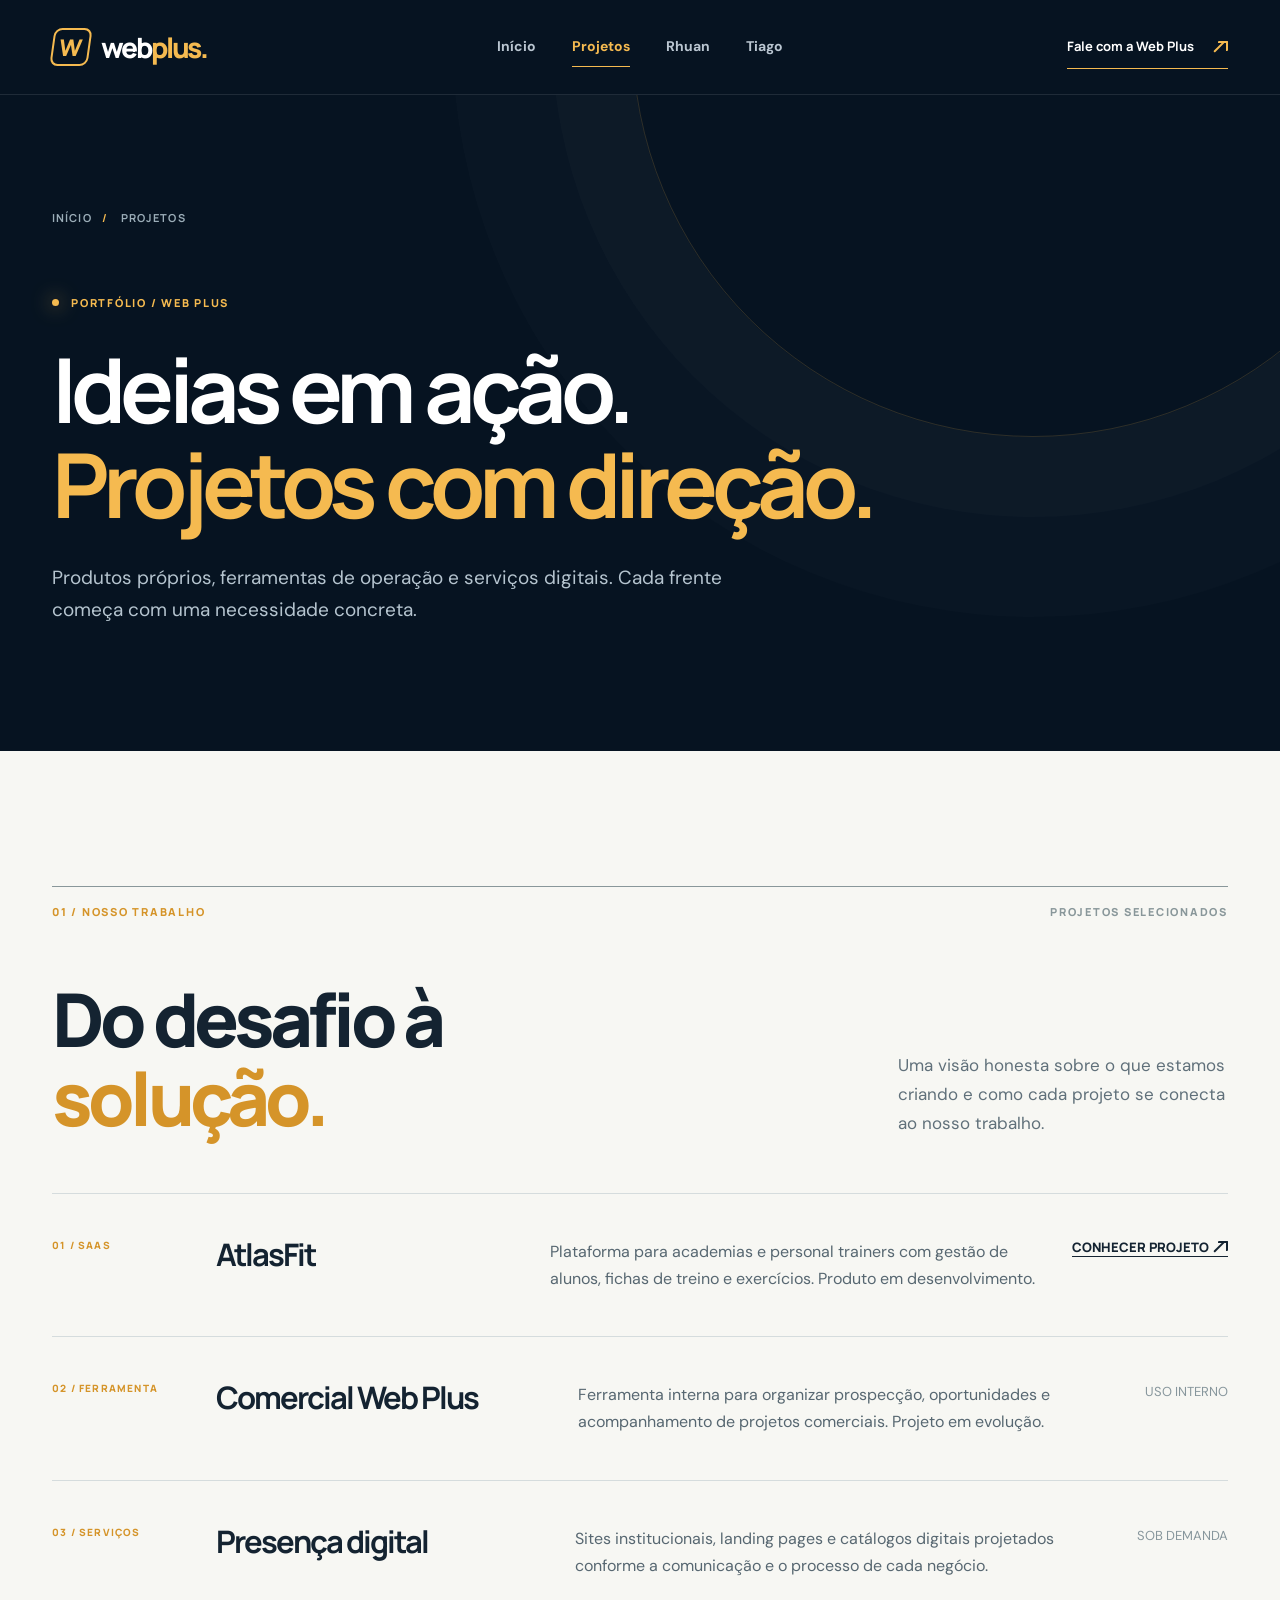
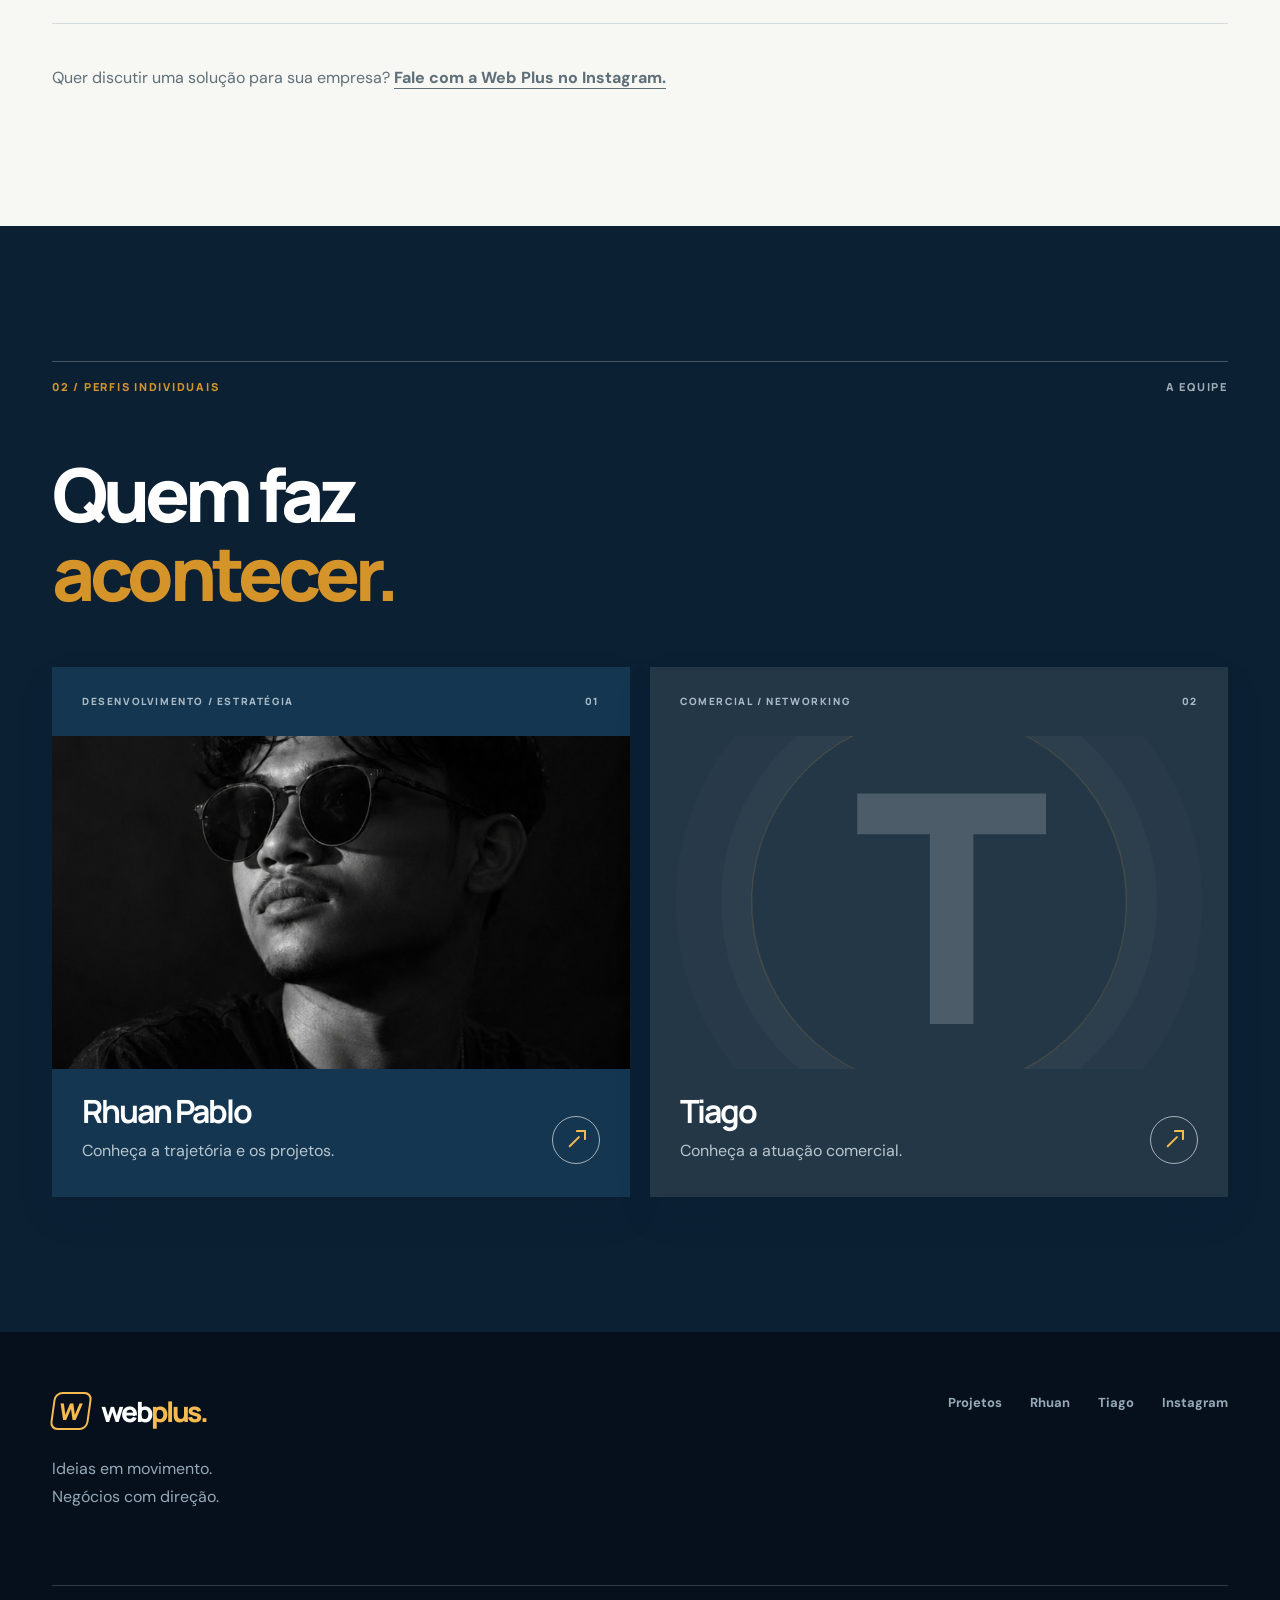
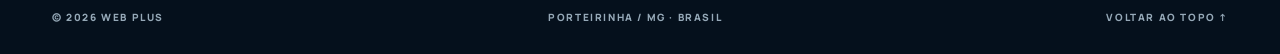
==== commit 7bc2b1d5: "Substitui inicial por foto no cartão de Rhuan" ====
--- a/portfolio.html
+++ b/portfolio.html
@@ -1,2 +1,2 @@
 <!doctype html><html lang="pt-BR"><head><meta charset="utf-8"><meta name="viewport" content="width=device-width,initial-scale=1"><meta name="theme-color" content="#061321"><meta name="description" content="Projetos e produtos Web Plus: AtlasFit, ferramenta comercial, sites, catálogos e portfólios dos sócios."><title>Projetos | Web Plus</title><link rel="icon" href="assets/favicon.svg" type="image/svg+xml"><link rel="stylesheet" href="style.css"><link rel="stylesheet" href="experience.css"><link rel="stylesheet" href="motion.css"></head><body><a class="skip" href="#conteudo">Ir para o conteúdo</a><header class="header"><div class="shell nav"><a class="brand" href="index.html" aria-label="Web Plus — início"><span class="brand-icon">W</span><span>web<span>plus</span><i>.</i></span></a><nav id="site-nav" class="nav-links" aria-label="Navegação principal"><a href="index.html">Início</a><a href="portfolio.html" aria-current="page">Projetos</a><a href="rhuan.html">Rhuan</a><a href="tiago.html">Tiago</a></nav><a class="nav-contact" href="https://www.instagram.com/_webplus/" target="_blank" rel="noopener noreferrer">Fale com a Web Plus <span class="arrow">↗</span></a><button class="menu-toggle" aria-label="Abrir menu" aria-controls="site-nav" aria-expanded="false" type="button"><span></span><span></span></button></div></header>
-<main id="conteudo"><section class="page-hero"><div class="shell"><div class="breadcrumb"><a href="index.html">INÍCIO</a><b>/</b> PROJETOS</div><p class="overline"><span class="spark"></span> PORTFÓLIO / WEB PLUS</p><h1>Ideias em ação.<br><em>Projetos com direção.</em></h1><p>Produtos próprios, ferramentas de operação e serviços digitais. Cada frente começa com uma necessidade concreta.</p></div></section><section class="section light"><div class="shell"><div class="section-kicker"><span>01 / NOSSO TRABALHO</span><span>PROJETOS SELECIONADOS</span></div><div class="section-title-row"><h2>Do desafio à<br><em>solução.</em></h2><p>Uma visão honesta sobre o que estamos criando e como cada projeto se conecta ao nosso trabalho.</p></div><div class="portfolio-list"><article class="portfolio-item"><span>01 / SAAS</span><h3>AtlasFit</h3><p>Plataforma para academias e personal trainers com gestão de alunos, fichas de treino e exercícios. Produto em desenvolvimento.</p><a href="https://www.atlasfit.com.br/" target="_blank" rel="noopener noreferrer">CONHECER PROJETO <span class="arrow">↗</span></a></article><article class="portfolio-item" id="comercial"><span>02 / FERRAMENTA</span><h3>Comercial Web Plus</h3><p>Ferramenta interna para organizar prospecção, oportunidades e acompanhamento de projetos comerciais. Projeto em evolução.</p><span class="status">USO INTERNO</span></article><article class="portfolio-item"><span>03 / SERVIÇOS</span><h3>Presença digital</h3><p>Sites institucionais, landing pages e catálogos digitais projetados conforme a comunicação e o processo de cada negócio.</p><span class="status">SOB DEMANDA</span></article></div><p class="portfolio-note">Quer discutir uma solução para sua empresa? <a href="https://www.instagram.com/_webplus/" target="_blank" rel="noopener noreferrer">Fale com a Web Plus no Instagram.</a></p></div></section><section class="section team-section"><div class="shell"><div class="section-kicker"><span>02 / PERFIS INDIVIDUAIS</span><span>A EQUIPE</span></div><div class="section-title-row"><h2>Quem faz<br><em>acontecer.</em></h2></div><div class="team-grid"><a class="person-card" href="rhuan.html"><div class="person-top"><span>DESENVOLVIMENTO / ESTRATÉGIA</span><span>01</span></div><div class="person-portrait"><span>R</span><span class="portrait-orbit"></span></div><div class="person-bottom"><div><h3>Rhuan Pablo</h3><p>Conheça a trajetória e os projetos.</p></div><span class="round-link arrow">↗</span></div></a><a class="person-card person-alt" href="tiago.html"><div class="person-top"><span>COMERCIAL / NETWORKING</span><span>02</span></div><div class="person-portrait"><span>T</span><span class="portrait-orbit"></span></div><div class="person-bottom"><div><h3>Tiago</h3><p>Conheça a atuação comercial.</p></div><span class="round-link arrow">↗</span></div></a></div></div></section></main><footer class="footer"><div class="shell footer-grid"><div><a class="brand" href="index.html"><span class="brand-icon">W</span><span>web<span>plus</span><i>.</i></span></a><p>Ideias em movimento.<br>Negócios com direção.</p></div><nav aria-label="Rodapé"><a href="portfolio.html">Projetos</a><a href="rhuan.html">Rhuan</a><a href="tiago.html">Tiago</a><a href="https://www.instagram.com/_webplus/" target="_blank" rel="noopener noreferrer">Instagram</a></nav><div class="footer-bottom"><span>© <span class="year">2026</span> WEB PLUS</span><span>PORTEIRINHA / MG · BRASIL</span><a href="#conteudo">VOLTAR AO TOPO ↑</a></div></div></footer><script src="script.js" defer></script><script src="experience.js" defer></script><script src="motion.js" defer></script></body></html>
+<main id="conteudo"><section class="page-hero"><div class="shell"><div class="breadcrumb"><a href="index.html">INÍCIO</a><b>/</b> PROJETOS</div><p class="overline"><span class="spark"></span> PORTFÓLIO / WEB PLUS</p><h1>Ideias em ação.<br><em>Projetos com direção.</em></h1><p>Produtos próprios, ferramentas de operação e serviços digitais. Cada frente começa com uma necessidade concreta.</p></div></section><section class="section light"><div class="shell"><div class="section-kicker"><span>01 / NOSSO TRABALHO</span><span>PROJETOS SELECIONADOS</span></div><div class="section-title-row"><h2>Do desafio à<br><em>solução.</em></h2><p>Uma visão honesta sobre o que estamos criando e como cada projeto se conecta ao nosso trabalho.</p></div><div class="portfolio-list"><article class="portfolio-item"><span>01 / SAAS</span><h3>AtlasFit</h3><p>Plataforma para academias e personal trainers com gestão de alunos, fichas de treino e exercícios. Produto em desenvolvimento.</p><a href="https://www.atlasfit.com.br/" target="_blank" rel="noopener noreferrer">CONHECER PROJETO <span class="arrow">↗</span></a></article><article class="portfolio-item" id="comercial"><span>02 / FERRAMENTA</span><h3>Comercial Web Plus</h3><p>Ferramenta interna para organizar prospecção, oportunidades e acompanhamento de projetos comerciais. Projeto em evolução.</p><span class="status">USO INTERNO</span></article><article class="portfolio-item"><span>03 / SERVIÇOS</span><h3>Presença digital</h3><p>Sites institucionais, landing pages e catálogos digitais projetados conforme a comunicação e o processo de cada negócio.</p><span class="status">SOB DEMANDA</span></article></div><p class="portfolio-note">Quer discutir uma solução para sua empresa? <a href="https://www.instagram.com/_webplus/" target="_blank" rel="noopener noreferrer">Fale com a Web Plus no Instagram.</a></p></div></section><section class="section team-section"><div class="shell"><div class="section-kicker"><span>02 / PERFIS INDIVIDUAIS</span><span>A EQUIPE</span></div><div class="section-title-row"><h2>Quem faz<br><em>acontecer.</em></h2></div><div class="team-grid"><a class="person-card" href="rhuan.html"><div class="person-top"><span>DESENVOLVIMENTO / ESTRATÉGIA</span><span>01</span></div><div class="person-portrait person-photo"><img src="assets/rhuan-pablo.jpeg" alt="Retrato de Rhuan Pablo" width="902" height="1600" loading="lazy" decoding="async"></div><div class="person-bottom"><div><h3>Rhuan Pablo</h3><p>Conheça a trajetória e os projetos.</p></div><span class="round-link arrow">↗</span></div></a><a class="person-card person-alt" href="tiago.html"><div class="person-top"><span>COMERCIAL / NETWORKING</span><span>02</span></div><div class="person-portrait"><span>T</span><span class="portrait-orbit"></span></div><div class="person-bottom"><div><h3>Tiago</h3><p>Conheça a atuação comercial.</p></div><span class="round-link arrow">↗</span></div></a></div></div></section></main><footer class="footer"><div class="shell footer-grid"><div><a class="brand" href="index.html"><span class="brand-icon">W</span><span>web<span>plus</span><i>.</i></span></a><p>Ideias em movimento.<br>Negócios com direção.</p></div><nav aria-label="Rodapé"><a href="portfolio.html">Projetos</a><a href="rhuan.html">Rhuan</a><a href="tiago.html">Tiago</a><a href="https://www.instagram.com/_webplus/" target="_blank" rel="noopener noreferrer">Instagram</a></nav><div class="footer-bottom"><span>© <span class="year">2026</span> WEB PLUS</span><span>PORTEIRINHA / MG · BRASIL</span><a href="#conteudo">VOLTAR AO TOPO ↑</a></div></div></footer><script src="script.js" defer></script><script src="experience.js" defer></script><script src="motion.js" defer></script></body></html>
--- a/style.css
+++ b/style.css
@@ -18,3 +18,13 @@
 .stage-stamp strong .arrow{width:18px;height:18px;margin-left:4px}
 .stage-stamp strong .arrow:before{left:1px;bottom:2px}.stage-stamp strong .arrow:after{right:0;top:0}
 .crm-stats span{font-size:0}.crm-stats span:after{content:"/";font-size:14px}
+
+/* Retrato real de Rhuan na biografia e nos cartões da equipe. */
+.bio-art.photo-art{isolation:isolate;background:#11181c}
+.bio-art.photo-art:before{display:none}
+.bio-art.photo-art:after{content:"";position:absolute;inset:0;z-index:0;background:linear-gradient(180deg,#0613219c 0%,transparent 32%,transparent 55%,#061321c9 100%);pointer-events:none}
+.bio-art.photo-art img{position:absolute;inset:0;width:100%;height:100%;object-fit:cover;object-position:center 42%}
+.bio-art.photo-art>span:first-child,.bio-art.photo-art p{position:relative;z-index:1;text-shadow:0 1px 12px #000}
+.person-portrait.person-photo{min-height:300px;background:#11181c}
+.person-portrait.person-photo img{position:absolute;inset:0;width:100%;height:100%;object-fit:cover;object-position:center 46%}
+@media(max-width:760px){.person-portrait.person-photo{min-height:260px}.bio-art.photo-art img{object-position:center 40%}}
--- a/experience.css
+++ b/experience.css
@@ -1,10 +1,5 @@
 /* Depth, pacing and interaction across the Web Plus experience. */
 .header{position:sticky;top:0;transition:box-shadow .35s,background .35s}.header.scrolled{background:#061321ed;backdrop-filter:blur(18px);box-shadow:0 12px 40px #02091235}.nav-links a{font-size:14px}.service-card,.work-card,.person-card,.profile-card{transition:transform .5s cubic-bezier(.22,1,.36,1),box-shadow .5s,border-color .5s}.work-card{border:1px solid #ffffff1c;box-shadow:0 18px 45px #0002}.person-card{box-shadow:0 18px 40px #0b1e3212}.service-card{position:relative;overflow:hidden}.service-card:after{content:'';position:absolute;inset:0;pointer-events:none;background:radial-gradient(ellipse at top right,#f5ba5015,transparent 60%);opacity:0;transition:opacity .4s}.button{transition:transform .25s,box-shadow .25s}.button-gold{box-shadow:0 6px 20px #f5ba5014,inset 0 1px 0 #fff7}.hero-lead{max-width:580px}.brand-plate{box-shadow:0 40px 100px #0007,0 0 80px #f5ba5009}.section[id]{scroll-margin-top:110px}.ornament,.manifesto-mark,.ribbon b,.service-glyph{font-variant-emoji:text}.experience-replay{display:flex;align-items:center;gap:12px;margin-top:28px;border:0;background:none;color:#f3f5f7;padding:12px 0;font-size:14px}.experience-replay small{color:#9caebb;font-size:12px;border-left:1px solid #ffffff30;padding-left:12px}.play-symbol{width:32px;height:32px;border:1px solid #f5ba5080;border-radius:50%;display:grid;place-items:center}.play-symbol:after{content:'';border-left:7px solid var(--gold);border-top:4px solid transparent;border-bottom:4px solid transparent;margin-left:2px}.reveal{transition:opacity .8s var(--reveal-delay,0ms),transform .8s cubic-bezier(.22,1,.36,1) var(--reveal-delay,0ms)}.reveal:not(.is-visible){opacity:0;transform:translateY(28px)}
 @media(hover:hover) and (prefers-reduced-motion:no-preference){.work-card:hover,.person-card:hover{transform:translateY(-8px);box-shadow:0 30px 65px #020c2633}.service-card:hover:after{opacity:1}.profile-card:hover{transform:translateY(-5px);box-shadow:0 20px 40px #020c261a}.button:hover{transform:translateY(-3px);box-shadow:0 12px 36px #f5ba5030}}
-html.film-open{overflow:hidden}.brand-film{position:fixed;inset:0;border:0;margin:0;padding:0;width:100%;max-width:none;height:100%;height:100dvh;max-height:none;background:#040c16;color:#f7f8fc;overflow:hidden;font-family:'DM Sans',Arial,sans-serif}.brand-film::backdrop{background:#040c16}.brand-film[open]{display:grid;grid-template-rows:auto 1fr auto}.film-ambient{position:absolute;inset:0;overflow:hidden;pointer-events:none;background:radial-gradient(ellipse at 75% 35%,#1a3b563b,transparent 55%),radial-gradient(ellipse at 15% 85%,#b77a2715,transparent 50%)}.film-ambient:before{content:'';position:absolute;inset:-30%;background:conic-gradient(from 0deg at 50% 50%,transparent 0 42%,#dba53d0d 48%,transparent 53% 90%,#5ba8ff0c 96%,transparent);animation:film-orbit 38s linear infinite}.film-ambient:after{content:'';position:absolute;inset:0;background-image:linear-gradient(#ffffff03 1px,transparent 1px),linear-gradient(90deg,#ffffff03 1px,transparent 1px);background-size:80px 80px;mask-image:radial-gradient(ellipse,#000,transparent 75%)}.film-top{position:relative;z-index:3;display:flex;align-items:center;justify-content:space-between;gap:20px;padding:24px 4vw;border-bottom:1px solid #ffffff12}.film-signature{font:800 27px Manrope,Arial,sans-serif;letter-spacing:-1.5px}.film-signature span{color:var(--gold)}.film-descriptor{font-size:12px;letter-spacing:.2em;color:#a7b7c6}.film-skip,.film-pause{border:1px solid #ffffff35;border-radius:30px;background:#ffffff04;color:#e9edf3;padding:10px 20px;font-size:14px;min-height:44px}.film-skip:hover,.film-pause:hover{background:#ffffff12;border-color:#f5ba5070}.film-stage{position:relative;min-height:0}.film-scene{position:absolute;inset:0;display:grid;grid-template-columns:1fr 1fr;gap:4vw;align-items:center;padding:24px 8vw;opacity:0;visibility:hidden;transform:translateY(25px) scale(.98);filter:blur(8px);transition:opacity .8s,transform 1.3s cubic-bezier(.22,1,.36,1),filter 1s,visibility .8s}.film-scene.active{opacity:1;visibility:visible;transform:none;filter:none}.film-scene h2{font-size:clamp(38px,5.1vw,82px);line-height:1.08;letter-spacing:-.065em}.film-scene h2 em{color:#f5ba50;font-style:normal;background:linear-gradient(110deg,#bd7e28,#ffde91 48%,#e6a63c);background-clip:text;-webkit-background-clip:text;-webkit-text-fill-color:transparent}.film-copy p,.film-people p,.film-end p{font-size:clamp(16px,1.4vw,21px);color:#b7c6d3;margin-top:25px;max-width:500px}.film-eyebrow{display:block;font-size:12px;letter-spacing:.18em;color:#ccb583;margin-bottom:26px}.film-logo-art{position:relative;width:min(32vw,420px);aspect-ratio:1;justify-self:center;display:grid;place-items:center;perspective:1000px}.film-logo-art img{width:84%;border:1px solid #d4a65435;box-shadow:0 35px 75px #0009;position:relative;z-index:1;transform:rotateY(-12deg) rotateZ(-5deg);animation:film-logo-float 8s ease-in-out infinite}.film-orbit{position:absolute;inset:-10%;border:1px solid #bca16a50;border-radius:50%;transform:rotateX(58deg) rotate(-30deg);animation:film-orbit 20s linear infinite}.orbit-two{inset:-20%;border-style:dashed;border-color:#81b6e025;animation-direction:reverse}.logo-halo{position:absolute;inset:-5%;background:radial-gradient(#dfad4533,transparent 65%);filter:blur(30px)}.scene-1,.scene-4,.scene-5{grid-template-columns:1fr}.film-type{position:relative;z-index:1;display:grid;grid-template-columns:1.4fr 1fr;align-items:end;gap:0 5vw}.film-type>.film-eyebrow{grid-column:1/-1}.film-type h2{font-size:clamp(50px,7.6vw,118px)}.film-values{display:grid;gap:20px;padding-bottom:12px}.film-values span{padding:18px 0;border-top:1px solid #ffffff25;color:#b9c9d6;font-size:clamp(16px,1.6vw,24px)}.feeling-rings{position:absolute;right:-5%;top:0;width:55%;aspect-ratio:1;opacity:.5}.feeling-rings i{position:absolute;inset:10%;border:1px solid #f5ba5020;border-radius:50%;box-shadow:inset 0 0 60px #f5ba5007}.feeling-rings i:nth-child(2){inset:20%}.feeling-rings i:nth-child(3){inset:30%;background:#f5ba5005}.film-product{min-width:0;perspective:1000px}.film-product>.atlas-visual,.film-product>.crm-visual{height:330px;border:1px solid #ffffff20;border-radius:12px;box-shadow:0 35px 80px #0008;transform:rotateY(-10deg) rotateX(4deg);overflow:hidden}.film-product .atlas-screen{width:85%}.film-product .crm-floating{right:2%}.film-caption{display:block;text-align:center;color:#879aaa;font-size:12px;margin-top:22px}.film-tag{display:inline-block;margin-top:25px;border:1px solid #f5ba5040;padding:6px 14px;border-radius:30px;color:#dfc58e;font-size:13px}.film-people{max-width:1000px;width:100%;margin:auto}.film-founders{display:grid;grid-template-columns:1fr 1fr;gap:50px;margin-top:32px}.film-founders>div{display:flex;gap:24px;align-items:center;border-top:1px solid #f5ba5060;padding-top:22px}.film-founders b{font:700 clamp(32px,4vw,60px) Manrope,Arial,sans-serif;letter-spacing:-.06em}.film-founders span{color:#adbfcd;font-size:16px;line-height:1.5}.film-end{text-align:center}.film-end h2{font-size:clamp(44px,6.3vw,96px)}.film-end p{margin:24px auto}.film-enter{background:linear-gradient(120deg,#f9cf7d,#eeb049);color:#091522;border:1px solid #ffe2a0;border-radius:50px;padding:15px 32px;min-height:48px;font-weight:700;box-shadow:0 10px 50px #dca64525}.film-controls{position:relative;z-index:3;padding:16px 4vw max(24px,env(safe-area-inset-bottom));background:linear-gradient(transparent,#030b14)}.film-control-row{display:flex;align-items:center;justify-content:space-between;gap:20px;margin-bottom:16px}.film-current{font-size:13px;letter-spacing:.1em;color:#d0ba8f}.film-time{font-size:13px;font-variant-numeric:tabular-nums;color:#96a9ba}.film-chapters{display:grid;grid-template-columns:repeat(6,1fr);gap:12px}.film-chapters button{border:0;background:none;color:#8495a5;text-align:left;padding:10px 0;position:relative;min-height:44px;font-size:12px}.film-chapters button[aria-current]{color:#f5cd83}.film-chapters button:before,.film-chapters i{position:absolute;bottom:0;left:0;width:100%;height:2px;background:#ffffff20;content:''}.film-chapters i{background:#edbb62;transform:scaleX(var(--chapter-progress,0));transform-origin:left;box-shadow:0 0 12px #f5ba5060}.film-paused *, .film-paused *:before{animation-play-state:paused!important}
-@keyframes film-orbit{to{transform:rotate(360deg)}}@keyframes film-logo-float{0%,100%{transform:rotateY(-12deg) rotateZ(-5deg) translateY(0)}50%{transform:rotateY(6deg) rotateZ(-2deg) translateY(-12px)}}
-@media(max-width:760px){.film-top{padding:16px 20px}.film-descriptor{display:none}.film-scene{padding:20px 24px;gap:20px}.scene-0{grid-template-columns:1fr;align-content:center;text-align:center;gap:25px}.film-logo-art{width:min(38vw,210px)}.film-copy p{margin-top:16px}.scene-0 .film-copy p{margin-left:auto;margin-right:auto}.film-scene h2{font-size:clamp(32px,7.8vw,50px)}.film-eyebrow{font-size:10px;margin-bottom:16px;letter-spacing:.14em}.film-type{display:block}.film-type h2{font-size:clamp(48px,11vw,80px)}.film-values{gap:0;margin-top:18px}.film-values span{padding:8px 0;font-size:15px}.scene-2,.scene-3{grid-template-columns:1fr;align-content:center;gap:22px}.film-product>.atlas-visual,.film-product>.crm-visual{height:210px;max-width:440px;margin:auto}.film-product .atlas-screen{height:180px;max-width:320px}.film-product .crm-mock{transform:scale(.76);transform-origin:center;width:85%;margin-top:-18px}.film-product .visual-label,.film-product .crm-floating{display:none}.film-caption{margin-top:8px;font-size:10px}.film-product .screen-content strong{font-size:20px}.film-tag{margin-top:12px;font-size:11px}.film-founders{gap:20px;margin-top:24px}.film-founders>div{display:block}.film-founders b{font-size:36px;display:block;margin-bottom:12px}.film-founders span{font-size:14px}.film-people p{font-size:15px}.film-controls{padding:12px 20px max(18px,env(safe-area-inset-bottom))}.film-chapters{gap:7px}.film-chapters button span{display:none}.film-chapters button{min-height:20px}.film-control-row{margin-bottom:4px}.film-end h2{font-size:clamp(38px,9vw,64px)}.film-skip{font-size:13px;padding:8px 14px}}
-@media(max-height:650px){.film-top{padding-top:10px;padding-bottom:10px}.film-scene{padding-top:12px;padding-bottom:12px}.film-logo-art{width:min(25vh,250px)}.scene-0{grid-template-columns:1fr 1fr;text-align:left}.film-scene h2{font-size:clamp(28px,5vh,52px)}.film-eyebrow{margin-bottom:10px}.film-copy p{font-size:15px;margin-top:12px}.film-product>.atlas-visual,.film-product>.crm-visual{height:170px}.scene-2,.scene-3{grid-template-columns:1fr 1fr}.film-caption{font-size:10px}.film-controls{padding-top:5px;padding-bottom:10px}.film-type h2{font-size:clamp(36px,9vh,66px)}.film-values{gap:0}.film-values span{padding:7px 0}.film-founders{margin-top:15px}.film-founders>div{padding-top:12px}.film-people p{margin-top:12px}}
-@media(prefers-reduced-motion:reduce){.reveal:not(.is-visible){opacity:1;transform:none}.film-scene{filter:none;transform:none}.film-logo-art img,.film-product>.atlas-visual,.film-product>.crm-visual{transform:none}.brand-film *, .brand-film *:before{animation:none!important;transition:none!important}}
-.film-logo-art img{height:auto;aspect-ratio:1;object-fit:contain}
-.film-stage{overflow:hidden;isolation:isolate}
+
+@media(prefers-reduced-motion:reduce){.reveal:not(.is-visible){opacity:1;transform:none}}
--- a/motion.css
+++ b/motion.css
@@ -29,3 +29,5 @@
 }
 @media(hover:none){main .service-card:hover,main .work-card:hover,main .person-card:hover{transform:none}.button-gold:hover:before{transform:translateX(-100%)}main .service-card:hover .service-glyph{transform:none}}
 @media(prefers-reduced-motion:reduce){main .hero-stage{translate:none}main .brand-plate img,main .work-card .atlas-visual,main .work-card .crm-visual,main .person-card .person-portrait>span:first-child{transform:none}.tap-wave{display:none}.button-gold:before{display:none}.nav-links a{translate:none}main .service-card:hover,main .work-card:hover,main .person-card:hover,main .profile-card:hover{transform:none}main a:hover .round-link,main a:focus-visible .round-link,main .service-card:hover .service-glyph,.press-feedback:active{transform:none!important}.about-rule:after{transform:scaleX(1)}}
+
+.brand-star{display:inline-block;width:1em;height:1em;vertical-align:-.1em;overflow:visible}
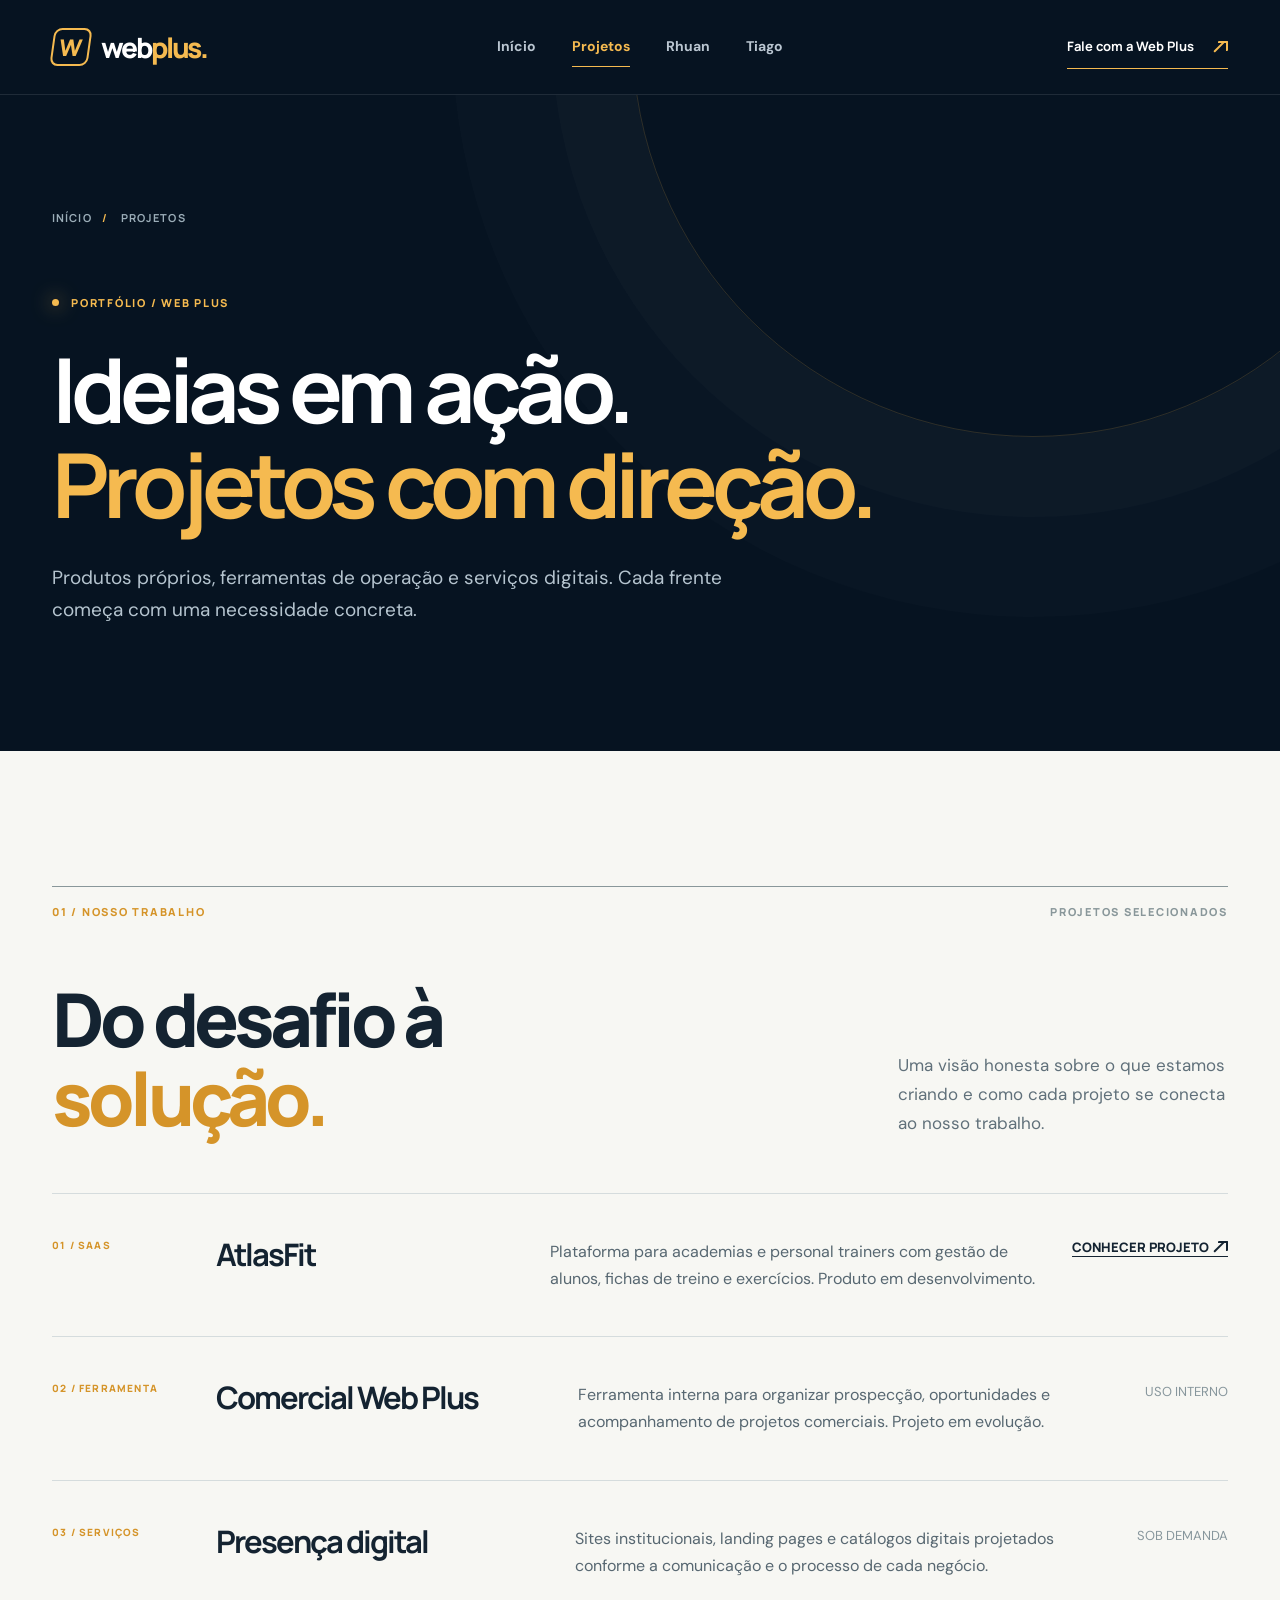
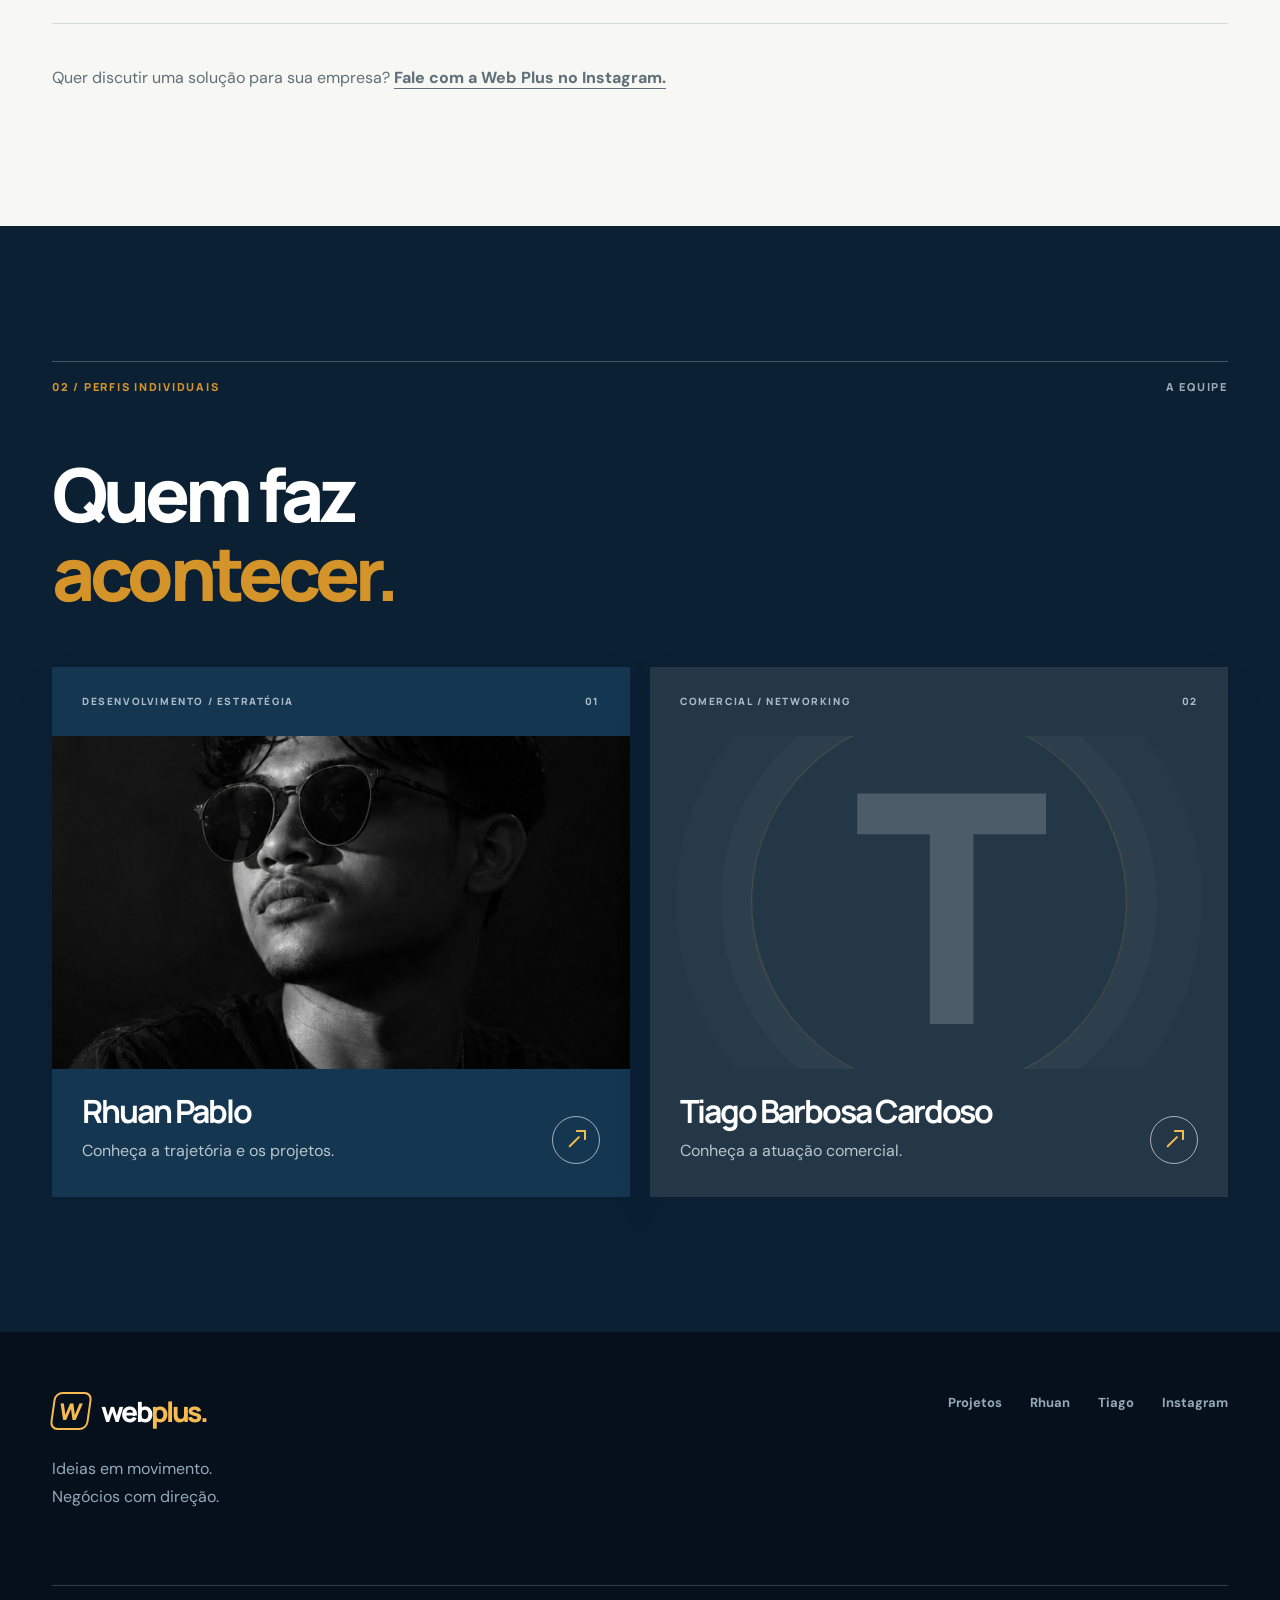
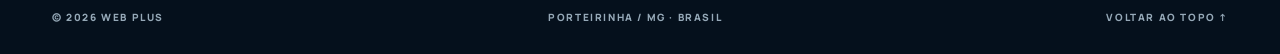
==== commit 51c9944d: "Atualiza identificação e contatos de Tiago no portfólio" ====
--- a/portfolio.html
+++ b/portfolio.html
@@ -1,2 +1,2 @@
 <!doctype html><html lang="pt-BR"><head><meta charset="utf-8"><meta name="viewport" content="width=device-width,initial-scale=1"><meta name="theme-color" content="#061321"><meta name="description" content="Projetos e produtos Web Plus: AtlasFit, ferramenta comercial, sites, catálogos e portfólios dos sócios."><title>Projetos | Web Plus</title><link rel="icon" href="assets/favicon.svg" type="image/svg+xml"><link rel="stylesheet" href="style.css"><link rel="stylesheet" href="experience.css"><link rel="stylesheet" href="motion.css"></head><body><a class="skip" href="#conteudo">Ir para o conteúdo</a><header class="header"><div class="shell nav"><a class="brand" href="index.html" aria-label="Web Plus — início"><span class="brand-icon">W</span><span>web<span>plus</span><i>.</i></span></a><nav id="site-nav" class="nav-links" aria-label="Navegação principal"><a href="index.html">Início</a><a href="portfolio.html" aria-current="page">Projetos</a><a href="rhuan.html">Rhuan</a><a href="tiago.html">Tiago</a></nav><a class="nav-contact" href="https://www.instagram.com/_webplus/" target="_blank" rel="noopener noreferrer">Fale com a Web Plus <span class="arrow">↗</span></a><button class="menu-toggle" aria-label="Abrir menu" aria-controls="site-nav" aria-expanded="false" type="button"><span></span><span></span></button></div></header>
-<main id="conteudo"><section class="page-hero"><div class="shell"><div class="breadcrumb"><a href="index.html">INÍCIO</a><b>/</b> PROJETOS</div><p class="overline"><span class="spark"></span> PORTFÓLIO / WEB PLUS</p><h1>Ideias em ação.<br><em>Projetos com direção.</em></h1><p>Produtos próprios, ferramentas de operação e serviços digitais. Cada frente começa com uma necessidade concreta.</p></div></section><section class="section light"><div class="shell"><div class="section-kicker"><span>01 / NOSSO TRABALHO</span><span>PROJETOS SELECIONADOS</span></div><div class="section-title-row"><h2>Do desafio à<br><em>solução.</em></h2><p>Uma visão honesta sobre o que estamos criando e como cada projeto se conecta ao nosso trabalho.</p></div><div class="portfolio-list"><article class="portfolio-item"><span>01 / SAAS</span><h3>AtlasFit</h3><p>Plataforma para academias e personal trainers com gestão de alunos, fichas de treino e exercícios. Produto em desenvolvimento.</p><a href="https://www.atlasfit.com.br/" target="_blank" rel="noopener noreferrer">CONHECER PROJETO <span class="arrow">↗</span></a></article><article class="portfolio-item" id="comercial"><span>02 / FERRAMENTA</span><h3>Comercial Web Plus</h3><p>Ferramenta interna para organizar prospecção, oportunidades e acompanhamento de projetos comerciais. Projeto em evolução.</p><span class="status">USO INTERNO</span></article><article class="portfolio-item"><span>03 / SERVIÇOS</span><h3>Presença digital</h3><p>Sites institucionais, landing pages e catálogos digitais projetados conforme a comunicação e o processo de cada negócio.</p><span class="status">SOB DEMANDA</span></article></div><p class="portfolio-note">Quer discutir uma solução para sua empresa? <a href="https://www.instagram.com/_webplus/" target="_blank" rel="noopener noreferrer">Fale com a Web Plus no Instagram.</a></p></div></section><section class="section team-section"><div class="shell"><div class="section-kicker"><span>02 / PERFIS INDIVIDUAIS</span><span>A EQUIPE</span></div><div class="section-title-row"><h2>Quem faz<br><em>acontecer.</em></h2></div><div class="team-grid"><a class="person-card" href="rhuan.html"><div class="person-top"><span>DESENVOLVIMENTO / ESTRATÉGIA</span><span>01</span></div><div class="person-portrait person-photo"><img src="assets/rhuan-pablo.jpeg" alt="Retrato de Rhuan Pablo" width="902" height="1600" loading="lazy" decoding="async"></div><div class="person-bottom"><div><h3>Rhuan Pablo</h3><p>Conheça a trajetória e os projetos.</p></div><span class="round-link arrow">↗</span></div></a><a class="person-card person-alt" href="tiago.html"><div class="person-top"><span>COMERCIAL / NETWORKING</span><span>02</span></div><div class="person-portrait"><span>T</span><span class="portrait-orbit"></span></div><div class="person-bottom"><div><h3>Tiago</h3><p>Conheça a atuação comercial.</p></div><span class="round-link arrow">↗</span></div></a></div></div></section></main><footer class="footer"><div class="shell footer-grid"><div><a class="brand" href="index.html"><span class="brand-icon">W</span><span>web<span>plus</span><i>.</i></span></a><p>Ideias em movimento.<br>Negócios com direção.</p></div><nav aria-label="Rodapé"><a href="portfolio.html">Projetos</a><a href="rhuan.html">Rhuan</a><a href="tiago.html">Tiago</a><a href="https://www.instagram.com/_webplus/" target="_blank" rel="noopener noreferrer">Instagram</a></nav><div class="footer-bottom"><span>© <span class="year">2026</span> WEB PLUS</span><span>PORTEIRINHA / MG · BRASIL</span><a href="#conteudo">VOLTAR AO TOPO ↑</a></div></div></footer><script src="script.js" defer></script><script src="experience.js" defer></script><script src="motion.js" defer></script></body></html>
+<main id="conteudo"><section class="page-hero"><div class="shell"><div class="breadcrumb"><a href="index.html">INÍCIO</a><b>/</b> PROJETOS</div><p class="overline"><span class="spark"></span> PORTFÓLIO / WEB PLUS</p><h1>Ideias em ação.<br><em>Projetos com direção.</em></h1><p>Produtos próprios, ferramentas de operação e serviços digitais. Cada frente começa com uma necessidade concreta.</p></div></section><section class="section light"><div class="shell"><div class="section-kicker"><span>01 / NOSSO TRABALHO</span><span>PROJETOS SELECIONADOS</span></div><div class="section-title-row"><h2>Do desafio à<br><em>solução.</em></h2><p>Uma visão honesta sobre o que estamos criando e como cada projeto se conecta ao nosso trabalho.</p></div><div class="portfolio-list"><article class="portfolio-item"><span>01 / SAAS</span><h3>AtlasFit</h3><p>Plataforma para academias e personal trainers com gestão de alunos, fichas de treino e exercícios. Produto em desenvolvimento.</p><a href="https://www.atlasfit.com.br/" target="_blank" rel="noopener noreferrer">CONHECER PROJETO <span class="arrow">↗</span></a></article><article class="portfolio-item" id="comercial"><span>02 / FERRAMENTA</span><h3>Comercial Web Plus</h3><p>Ferramenta interna para organizar prospecção, oportunidades e acompanhamento de projetos comerciais. Projeto em evolução.</p><span class="status">USO INTERNO</span></article><article class="portfolio-item"><span>03 / SERVIÇOS</span><h3>Presença digital</h3><p>Sites institucionais, landing pages e catálogos digitais projetados conforme a comunicação e o processo de cada negócio.</p><span class="status">SOB DEMANDA</span></article></div><p class="portfolio-note">Quer discutir uma solução para sua empresa? <a href="https://www.instagram.com/_webplus/" target="_blank" rel="noopener noreferrer">Fale com a Web Plus no Instagram.</a></p></div></section><section class="section team-section"><div class="shell"><div class="section-kicker"><span>02 / PERFIS INDIVIDUAIS</span><span>A EQUIPE</span></div><div class="section-title-row"><h2>Quem faz<br><em>acontecer.</em></h2></div><div class="team-grid"><a class="person-card" href="rhuan.html"><div class="person-top"><span>DESENVOLVIMENTO / ESTRATÉGIA</span><span>01</span></div><div class="person-portrait person-photo"><img src="assets/rhuan-pablo.jpeg" alt="Retrato de Rhuan Pablo" width="902" height="1600" loading="lazy" decoding="async"></div><div class="person-bottom"><div><h3>Rhuan Pablo</h3><p>Conheça a trajetória e os projetos.</p></div><span class="round-link arrow">↗</span></div></a><a class="person-card person-alt" href="tiago.html"><div class="person-top"><span>COMERCIAL / NETWORKING</span><span>02</span></div><div class="person-portrait"><span>T</span><span class="portrait-orbit"></span></div><div class="person-bottom"><div><h3>Tiago Barbosa Cardoso</h3><p>Conheça a atuação comercial.</p></div><span class="round-link arrow">↗</span></div></a></div></div></section></main><footer class="footer"><div class="shell footer-grid"><div><a class="brand" href="index.html"><span class="brand-icon">W</span><span>web<span>plus</span><i>.</i></span></a><p>Ideias em movimento.<br>Negócios com direção.</p></div><nav aria-label="Rodapé"><a href="portfolio.html">Projetos</a><a href="rhuan.html">Rhuan</a><a href="tiago.html">Tiago</a><a href="https://www.instagram.com/_webplus/" target="_blank" rel="noopener noreferrer">Instagram</a></nav><div class="footer-bottom"><span>© <span class="year">2026</span> WEB PLUS</span><span>PORTEIRINHA / MG · BRASIL</span><a href="#conteudo">VOLTAR AO TOPO ↑</a></div></div></footer><script src="script.js" defer></script><script src="experience.js" defer></script><script src="motion.js" defer></script></body></html>
